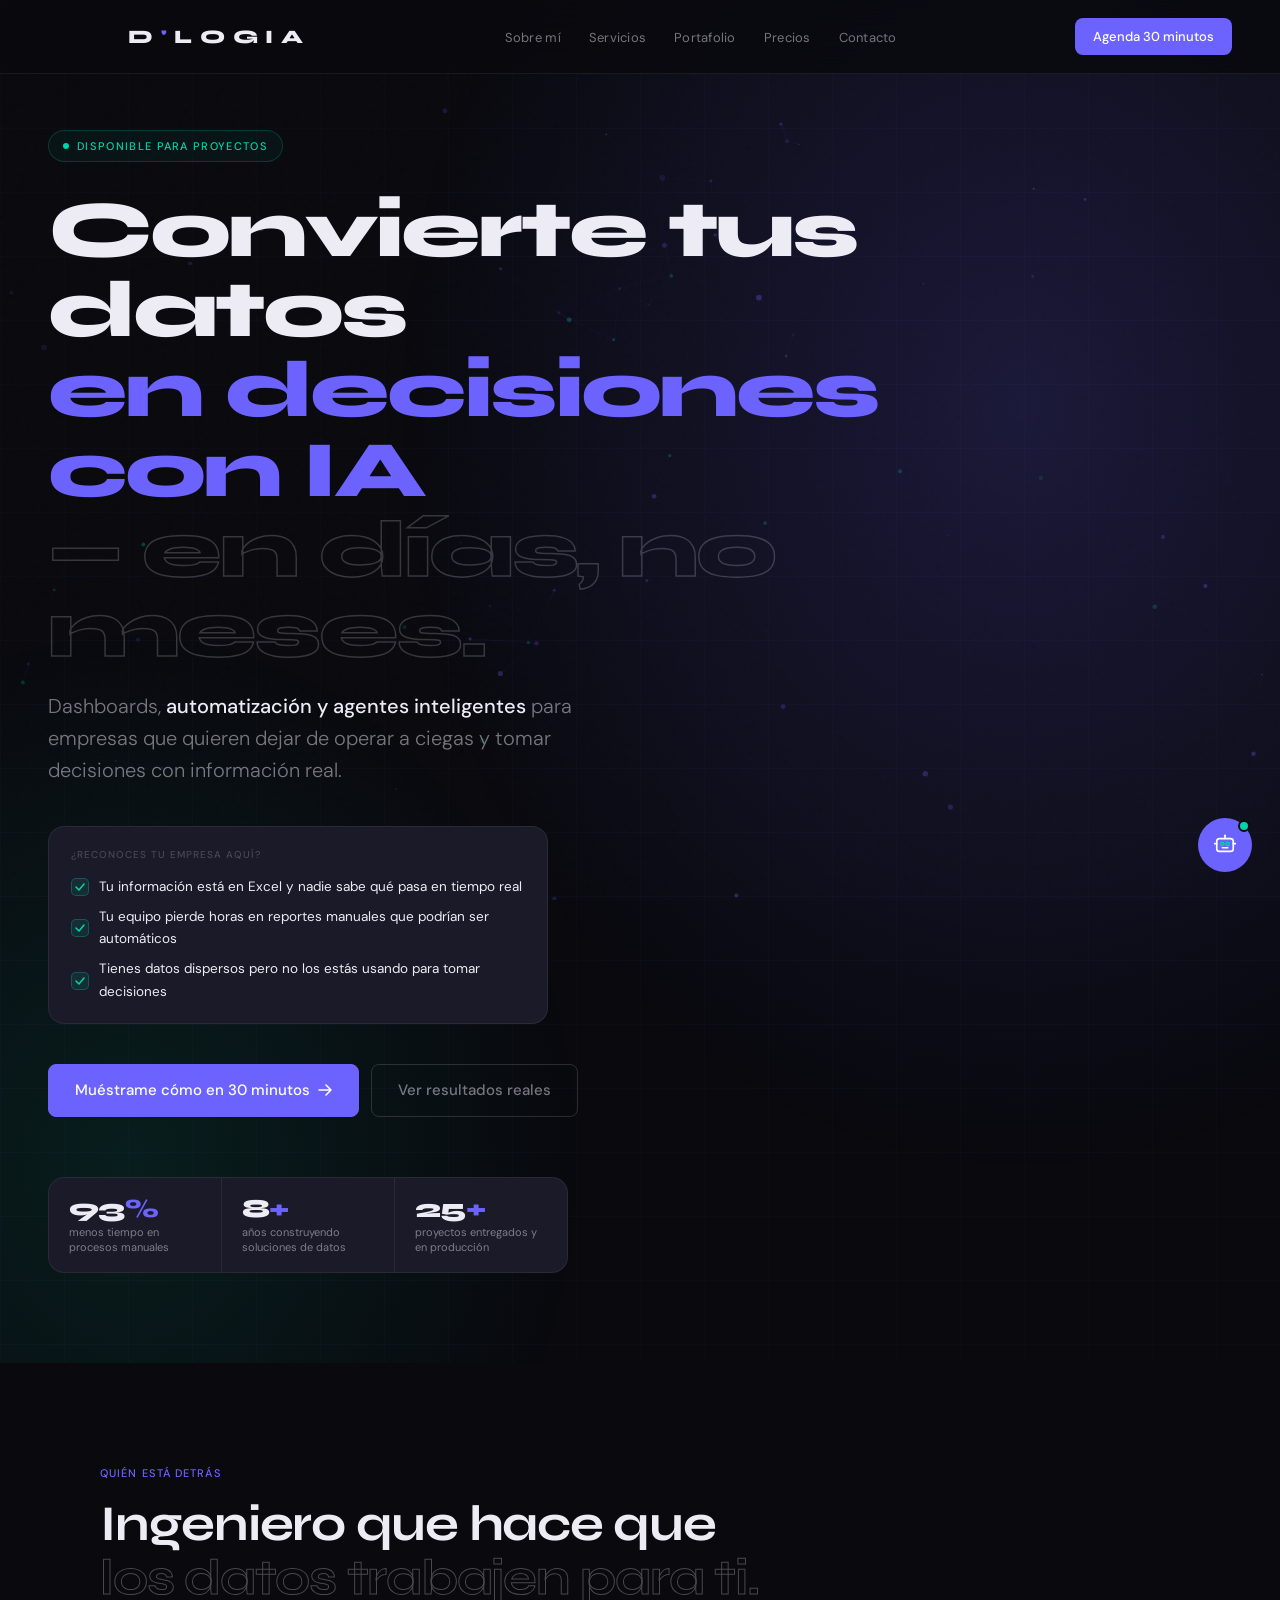
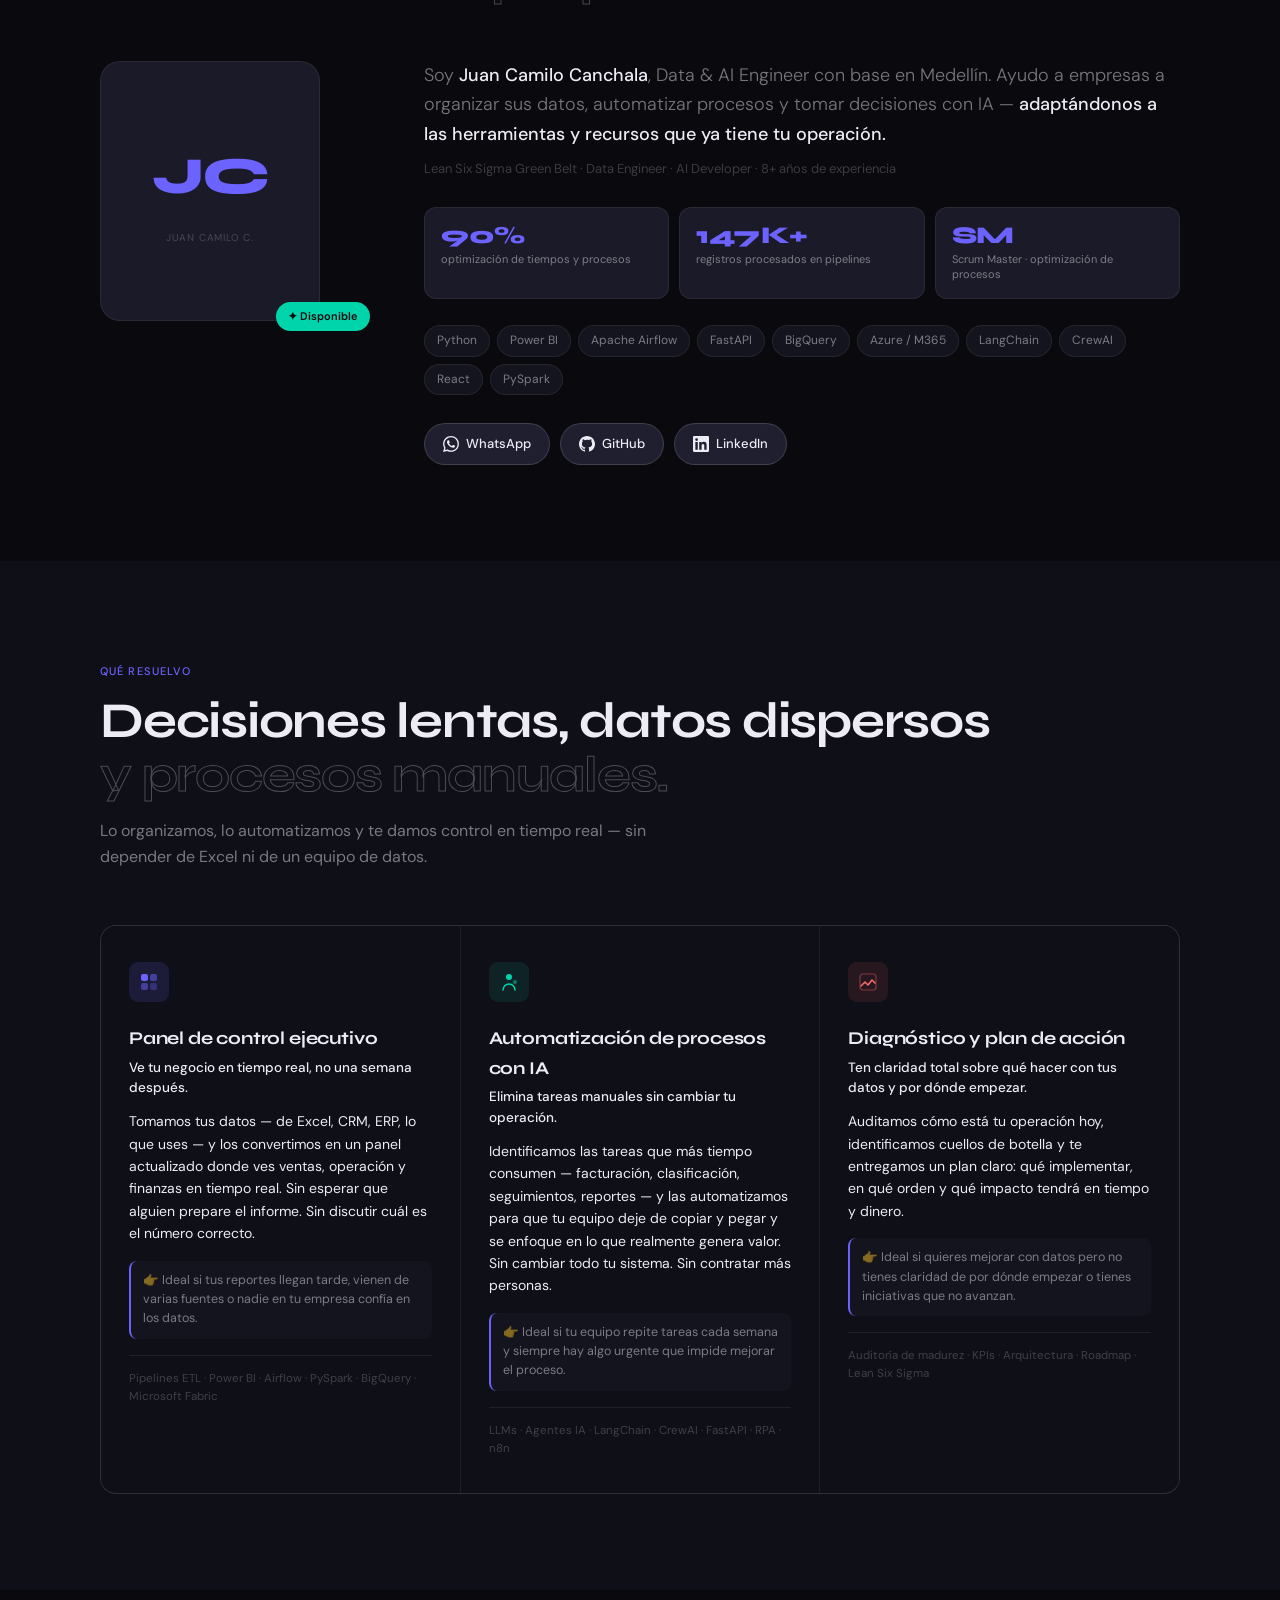
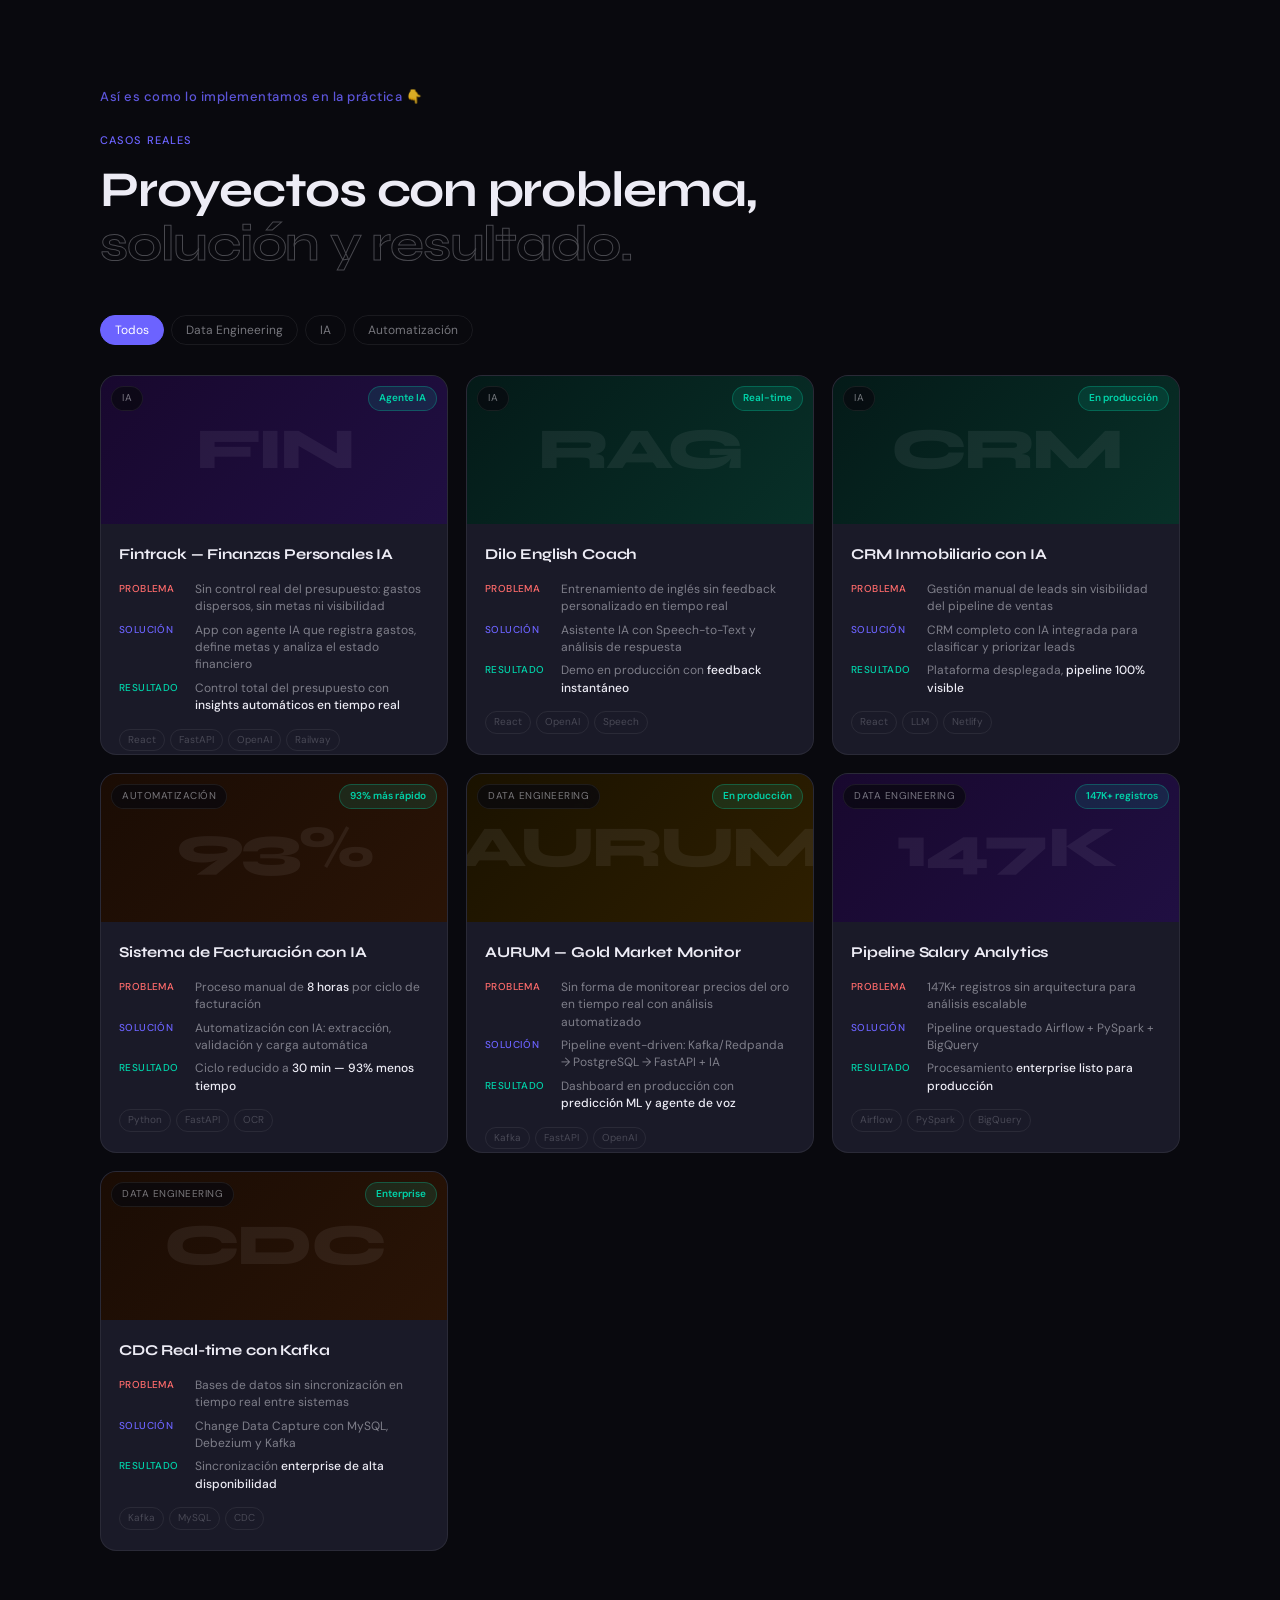
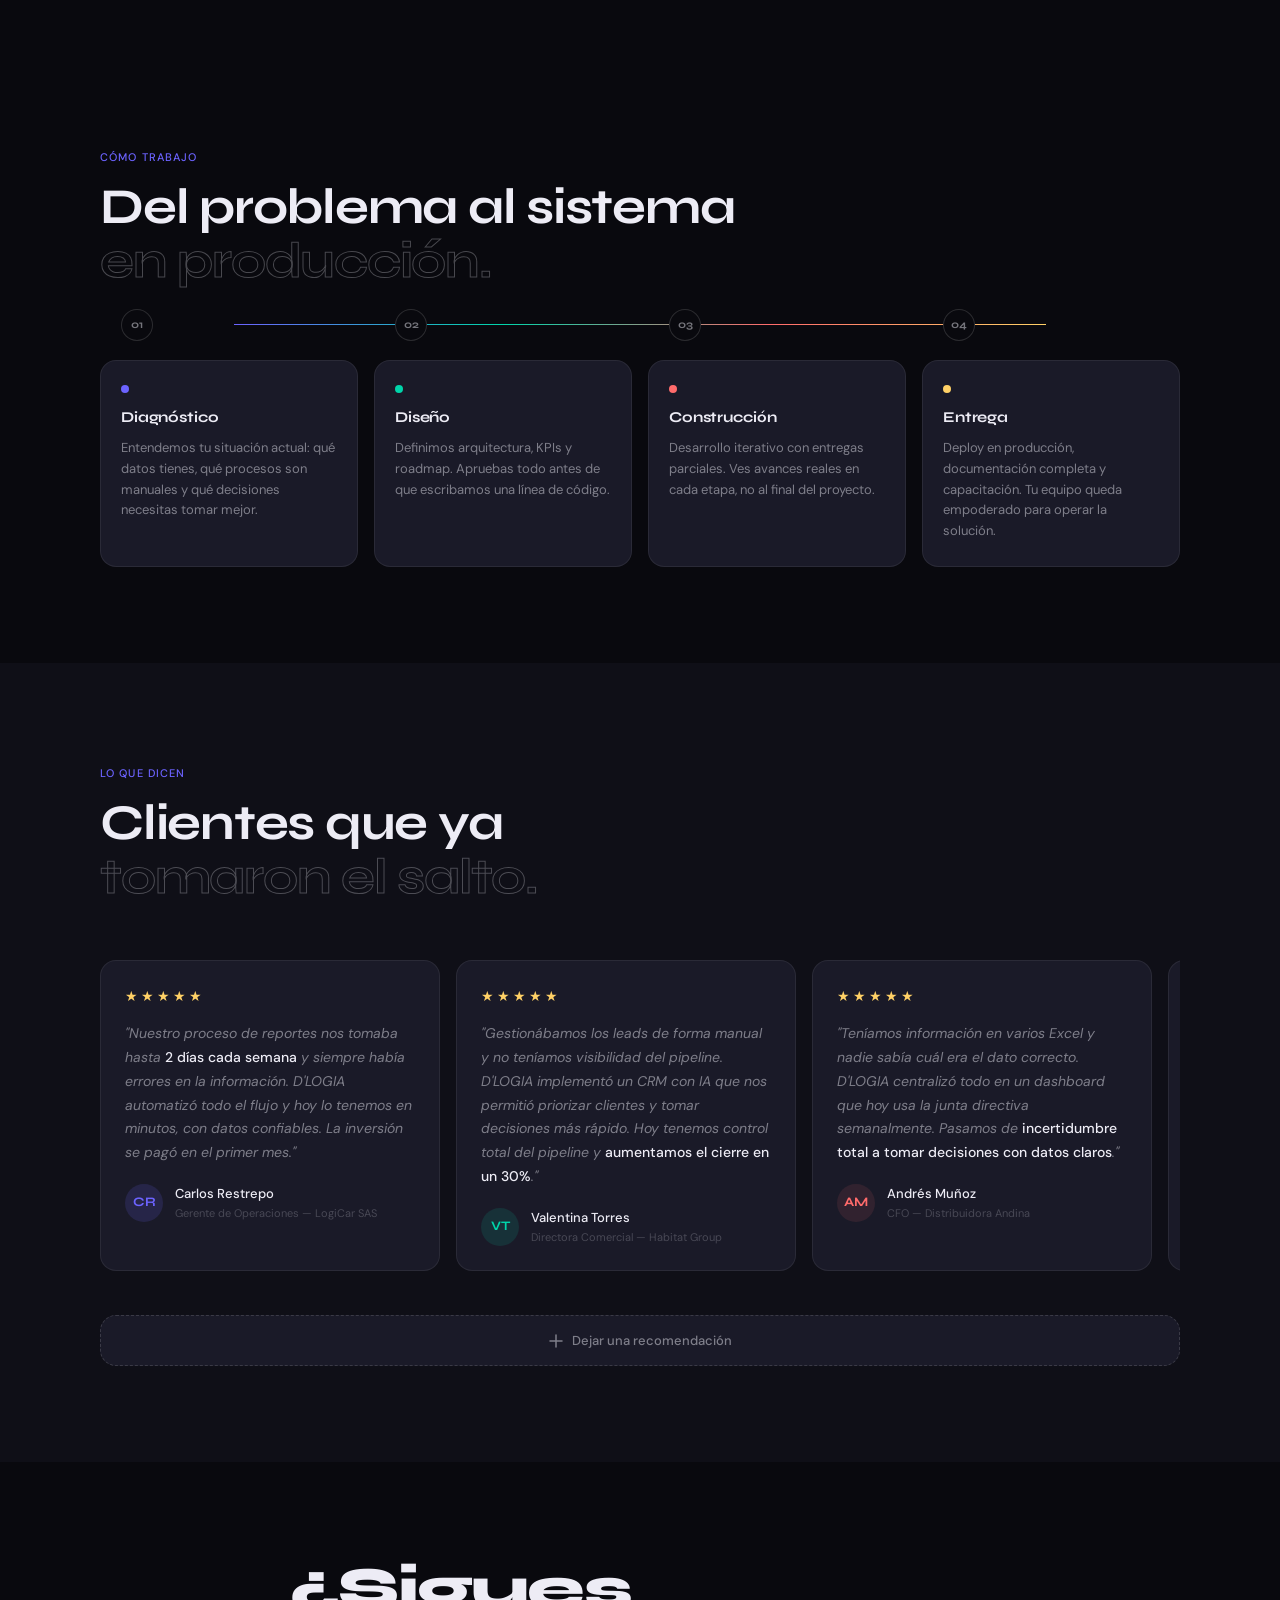
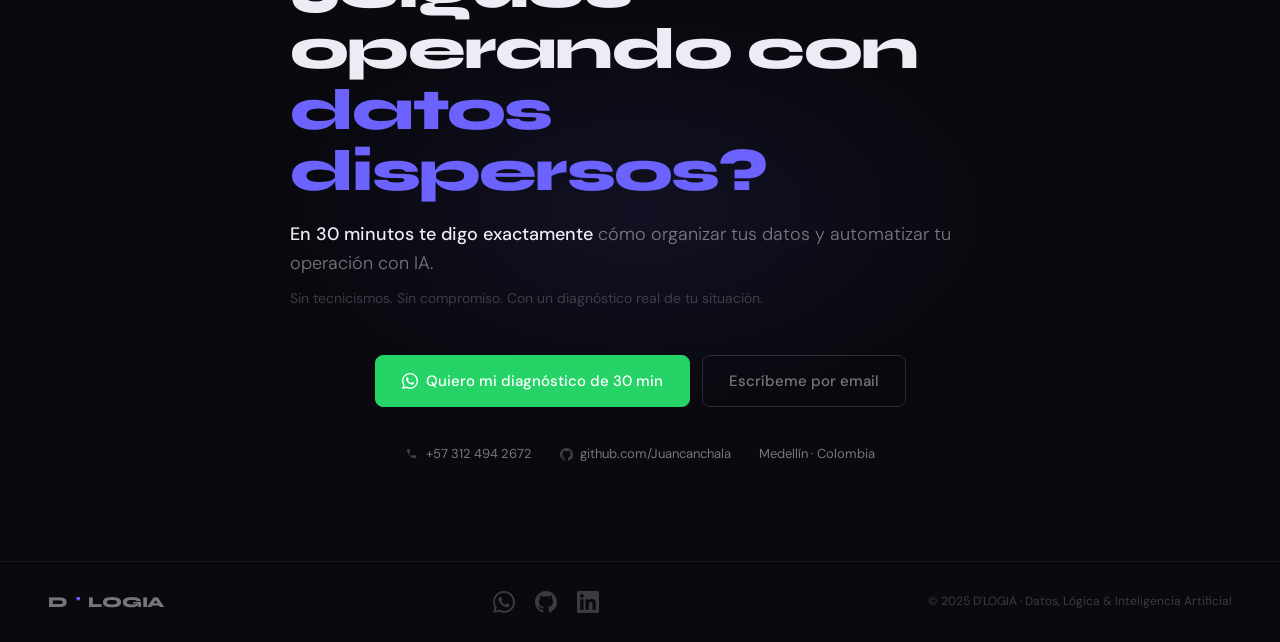
==== index.html @ 1c6a0d2f "feat: add AURUM Gold Market Monitor to projects section Replace generic Gold Analytics placeholder w" ====
<!DOCTYPE html>
<html lang="es">
<head>
  <meta charset="UTF-8">
  <meta name="viewport" content="width=device-width, initial-scale=1.0">
  <meta name="description" content="D'LOGIA — Convertimos tus datos en decisiones con IA. Dashboards, automatización y agentes inteligentes para empresas en Colombia.">
  <meta name="keywords" content="Data Engineer Medellín, Power BI Colombia, Automatización IA, Consultoría datos, Dashboard empresarial">
  <meta property="og:title" content="D'LOGIA | Datos, Lógica & IA">
  <meta property="og:description" content="Convierte tus datos en decisiones con IA — en días, no meses.">
  <meta property="og:url" content="https://dlogia.tech">
  <title>D'LOGIA | Datos, Lógica & Inteligencia Artificial</title>

  <!-- Fonts -->
  <link rel="preconnect" href="https://fonts.googleapis.com">
  <link rel="preconnect" href="https://fonts.gstatic.com" crossorigin>
  <link href="https://fonts.googleapis.com/css2?family=Syne:wght@400;500;600;700;800&family=DM+Sans:ital,opsz,wght@0,9..40,300;0,9..40,400;0,9..40,500;1,9..40,300&display=swap" rel="stylesheet">

  <!-- Styles -->
  <link rel="stylesheet" href="css/tokens.css?v=5">
  <link rel="stylesheet" href="css/nav.css?v=5">
  <link rel="stylesheet" href="css/hero.css?v=5">
  <link rel="stylesheet" href="css/sections.css?v=5">
  <link rel="stylesheet" href="css/chat.css?v=5">
</head>
<body>

<!-- Global particle background -->
<canvas id="particle-canvas"></canvas>

<!-- ══════════════════════════════════
     NAVIGATION
══════════════════════════════════ -->
<nav id="nav">
  <a href="#" class="nav-logo">
    <img src="assets/1logo-dlogia.png" alt="D'LOGIA" class="nav-logo-img" onerror="this.style.display='none'">
    <span class="nav-logo-text">D<span class="apostrophe">'</span>LOGIA</span>
  </a>

  <ul class="nav-links">
    <li><a href="#sobre-mi">Sobre mí</a></li>
    <li><a href="#servicios">Servicios</a></li>
    <li><a href="#portafolio">Portafolio</a></li>
    <li><a href="#precios">Precios</a></li>
    <li><a href="#contacto">Contacto</a></li>
  </ul>

  <a href="https://wa.me/573124942672?text=Hola%20Juan%20Camilo%2C%20quiero%20agendar%20una%20consulta%20gratuita"
     class="nav-cta" target="_blank">Agenda 30 minutos</a>

  <button class="nav-hamburger" aria-label="Menú">
    <span></span><span></span><span></span>
  </button>
</nav>

<!-- Mobile menu -->
<nav class="nav-mobile">
  <a href="#sobre-mi">Sobre mí</a>
  <a href="#servicios">Servicios</a>
  <a href="#portafolio">Portafolio</a>
  <a href="#precios">Precios</a>
  <a href="#contacto">Contacto</a>
</nav>


<!-- ══════════════════════════════════
     HERO
══════════════════════════════════ -->
<section id="hero">
  <div class="hero-grid"></div>
  <div class="hero-glow hero-glow--1"></div>
  <div class="hero-glow hero-glow--2"></div>

  <div class="hero-content">
    <div class="hero-eyebrow">Disponible para proyectos</div>

    <h1 class="hero-title">
      <span class="t1">Convierte tus datos</span>
      <span class="t2">en decisiones con IA</span>
      <span class="t3">— en días, no meses.</span>
    </h1>

    <p class="hero-sub">
      Dashboards, <strong>automatización y agentes inteligentes</strong> para empresas que quieren dejar de operar a ciegas y tomar decisiones con información real.
    </p>

    <!-- Segmentation -->
    <div class="hero-segment">
      <div class="hero-segment__label">¿Reconoces tu empresa aquí?</div>
      <div class="hero-segment__item">
        <div class="hero-segment__check">
          <svg width="10" height="8" viewBox="0 0 10 8" fill="none">
            <path d="M1 4l3 3 5-6" stroke="#00d4aa" stroke-width="1.5" stroke-linecap="round" stroke-linejoin="round"/>
          </svg>
        </div>
        Tu información está en Excel y nadie sabe qué pasa en tiempo real
      </div>
      <div class="hero-segment__item">
        <div class="hero-segment__check">
          <svg width="10" height="8" viewBox="0 0 10 8" fill="none">
            <path d="M1 4l3 3 5-6" stroke="#00d4aa" stroke-width="1.5" stroke-linecap="round" stroke-linejoin="round"/>
          </svg>
        </div>
        Tu equipo pierde horas en reportes manuales que podrían ser automáticos
      </div>
      <div class="hero-segment__item">
        <div class="hero-segment__check">
          <svg width="10" height="8" viewBox="0 0 10 8" fill="none">
            <path d="M1 4l3 3 5-6" stroke="#00d4aa" stroke-width="1.5" stroke-linecap="round" stroke-linejoin="round"/>
          </svg>
        </div>
        Tienes datos dispersos pero no los estás usando para tomar decisiones
      </div>
    </div>

    <div class="hero-actions">
      <a href="https://wa.me/573124942672?text=Hola%20Juan%20Camilo%2C%20quiero%20saber%20c%C3%B3mo%20organizar%20mis%20datos%20y%20automatizar%20mi%20operaci%C3%B3n"
         class="btn btn--primary" target="_blank">
        Muéstrame cómo en 30 minutos
        <svg width="14" height="14" viewBox="0 0 14 14" fill="none">
          <path d="M1 7h12M8 2l5 5-5 5" stroke="currentColor" stroke-width="1.5" stroke-linecap="round" stroke-linejoin="round"/>
        </svg>
      </a>
      <a href="#portafolio" class="btn btn--ghost">Ver resultados reales</a>
    </div>

    <div class="hero-stats">
      <div class="stat">
        <div class="stat__num">93<span class="accent">%</span></div>
        <div class="stat__label">menos tiempo en procesos manuales</div>
      </div>
      <div class="stat">
        <div class="stat__num">8<span class="accent">+</span></div>
        <div class="stat__label">años construyendo soluciones de datos</div>
      </div>
      <div class="stat">
        <div class="stat__num">25<span class="accent">+</span></div>
        <div class="stat__label">proyectos entregados y en producción</div>
      </div>
    </div>
  </div>
</section>


<!-- ══════════════════════════════════
     SOBRE MÍ
══════════════════════════════════ -->
<section class="section" id="sobre-mi">
  <div class="inner">
    <span class="stag">Quién está detrás</span>
    <h2 class="stitle">Ingeniero que hace que<br><em>los datos trabajen para ti.</em></h2>

    <div class="about-grid">
      <!-- Avatar -->
      <div style="position:relative">
        <div class="avatar-frame">
          <div class="avatar-initials">JC</div>
          <div class="avatar-name">Juan Camilo C.</div>
        </div>
        <div class="avatar-badge">✦ Disponible</div>
      </div>

      <!-- Content -->
      <div>
        <p class="about-lead">
          Soy <strong>Juan Camilo Canchala</strong>, Data & AI Engineer con base en Medellín. Ayudo a empresas a organizar sus datos, automatizar procesos y tomar decisiones con IA —
          <strong>adaptándonos a las herramientas y recursos que ya tiene tu operación.</strong>
        </p>
        <p class="about-role">Lean Six Sigma Green Belt · Data Engineer · AI Developer · 8+ años de experiencia</p>

        <div class="achv-grid">
          <div class="achv">
            <div class="achv__num">90%</div>
            <div class="achv__label">optimización de tiempos y procesos</div>
          </div>
          <div class="achv">
            <div class="achv__num">147K+</div>
            <div class="achv__label">registros procesados en pipelines</div>
          </div>
          <div class="achv">
            <div class="achv__num">SM</div>
            <div class="achv__label">Scrum Master · optimización de procesos</div>
          </div>
        </div>

        <div class="pills">
          <span class="pill">Python</span>
          <span class="pill">Power BI</span>
          <span class="pill">Apache Airflow</span>
          <span class="pill">FastAPI</span>
          <span class="pill">BigQuery</span>
          <span class="pill">Azure / M365</span>
          <span class="pill">LangChain</span>
          <span class="pill">CrewAI</span>
          <span class="pill">React</span>
          <span class="pill">PySpark</span>
        </div>

        <div class="about-socials">
          <a href="https://wa.me/573124942672" target="_blank" class="about-social-btn" aria-label="WhatsApp">
            <svg width="16" height="16" viewBox="0 0 24 24" fill="currentColor"><path d="M17.472 14.382c-.297-.149-1.758-.867-2.03-.967-.273-.099-.471-.148-.67.15-.197.297-.767.966-.94 1.164-.173.199-.347.223-.644.075-.297-.15-1.255-.463-2.39-1.475-.883-.788-1.48-1.761-1.653-2.059-.173-.297-.018-.458.13-.606.134-.133.298-.347.446-.52.149-.174.198-.298.298-.497.099-.198.05-.371-.025-.52-.075-.149-.669-1.612-.916-2.207-.242-.579-.487-.5-.669-.51-.173-.008-.371-.01-.57-.01-.198 0-.52.074-.792.372-.272.297-1.04 1.016-1.04 2.479 0 1.462 1.065 2.875 1.213 3.074.149.198 2.096 3.2 5.077 4.487.709.306 1.262.489 1.694.625.712.227 1.36.195 1.871.118.571-.085 1.758-.719 2.006-1.413.248-.694.248-1.289.173-1.413-.074-.124-.272-.198-.57-.347m-5.421 7.403h-.004a9.87 9.87 0 01-5.031-1.378l-.361-.214-3.741.982.998-3.648-.235-.374a9.86 9.86 0 01-1.51-5.26c.001-5.45 4.436-9.884 9.888-9.884 2.64 0 5.122 1.03 6.988 2.898a9.825 9.825 0 012.893 6.994c-.003 5.45-4.437 9.884-9.885 9.884m8.413-18.297A11.815 11.815 0 0012.05 0C5.495 0 .16 5.335.157 11.892c0 2.096.547 4.142 1.588 5.945L.057 24l6.305-1.654a11.882 11.882 0 005.683 1.448h.005c6.554 0 11.89-5.335 11.893-11.893a11.821 11.821 0 00-3.48-8.413z"/></svg>
            WhatsApp
          </a>
          <a href="https://github.com/Juancanchala" target="_blank" class="about-social-btn" aria-label="GitHub">
            <svg width="16" height="16" viewBox="0 0 24 24" fill="currentColor"><path d="M12 0C5.374 0 0 5.373 0 12c0 5.302 3.438 9.8 8.207 11.387.599.111.793-.261.793-.577v-2.234c-3.338.726-4.033-1.416-4.033-1.416-.546-1.387-1.333-1.756-1.333-1.756-1.089-.745.083-.729.083-.729 1.205.084 1.839 1.237 1.839 1.237 1.07 1.834 2.807 1.304 3.492.997.107-.775.418-1.305.762-1.604-2.665-.305-5.467-1.334-5.467-5.931 0-1.311.469-2.381 1.236-3.221-.124-.303-.535-1.524.117-3.176 0 0 1.008-.322 3.301 1.23A11.509 11.509 0 0112 5.803c1.02.005 2.047.138 3.006.404 2.291-1.552 3.297-1.23 3.297-1.23.653 1.653.242 2.874.118 3.176.77.84 1.235 1.911 1.235 3.221 0 4.609-2.807 5.624-5.479 5.921.43.372.823 1.102.823 2.222v3.293c0 .319.192.694.801.576C20.566 21.797 24 17.3 24 12c0-6.627-5.373-12-12-12z"/></svg>
            GitHub
          </a>
          <a href="https://www.linkedin.com/in/ingjuancanchala/" target="_blank" class="about-social-btn" aria-label="LinkedIn">
            <svg width="16" height="16" viewBox="0 0 24 24" fill="currentColor"><path d="M20.447 20.452h-3.554v-5.569c0-1.328-.027-3.037-1.852-3.037-1.853 0-2.136 1.445-2.136 2.939v5.667H9.351V9h3.414v1.561h.046c.477-.9 1.637-1.85 3.37-1.85 3.601 0 4.267 2.37 4.267 5.455v6.286zM5.337 7.433a2.062 2.062 0 01-2.063-2.065 2.064 2.064 0 112.063 2.065zm1.782 13.019H3.555V9h3.564v11.452zM22.225 0H1.771C.792 0 0 .774 0 1.729v20.542C0 23.227.792 24 1.771 24h20.451C23.2 24 24 23.227 24 22.271V1.729C24 .774 23.2 0 22.222 0h.003z"/></svg>
            LinkedIn
          </a>
        </div>
      </div>
    </div>
  </div>
</section>


<!-- ══════════════════════════════════
     SERVICIOS
══════════════════════════════════ -->
<section class="section section--alt" id="servicios">
  <div class="inner">
    <span class="stag">Qué resuelvo</span>
    <h2 class="stitle">Decisiones lentas, datos dispersos<br><em>y procesos manuales.</em></h2>
    <p class="srv-subtitle">Lo organizamos, lo automatizamos y te damos control en tiempo real — sin depender de Excel ni de un equipo de datos.</p>

    <div class="srv-grid">
      <div class="srv-card">
        <div class="srv-icon srv-icon--p">
          <svg width="20" height="20" viewBox="0 0 20 20" fill="none">
            <rect x="2" y="2" width="7" height="7" rx="2" fill="#6c63ff"/>
            <rect x="11" y="2" width="7" height="7" rx="2" fill="#6c63ff" opacity=".5"/>
            <rect x="2" y="11" width="7" height="7" rx="2" fill="#6c63ff" opacity=".5"/>
            <rect x="11" y="11" width="7" height="7" rx="2" fill="#6c63ff" opacity=".3"/>
          </svg>
        </div>
        <h3 class="srv-title">Panel de control ejecutivo</h3>
        <p class="srv-benefit">Ve tu negocio en tiempo real, no una semana después.</p>
        <p class="srv-result">Tomamos tus datos — de Excel, CRM, ERP, lo que uses — y los convertimos en un panel actualizado donde ves ventas, operación y finanzas en tiempo real. Sin esperar que alguien prepare el informe. Sin discutir cuál es el número correcto.</p>
        <p class="srv-ideal">👉 Ideal si tus reportes llegan tarde, vienen de varias fuentes o nadie en tu empresa confía en los datos.</p>
        <p class="srv-tech">Pipelines ETL · Power BI · Airflow · PySpark · BigQuery · Microsoft Fabric</p>
      </div>

      <div class="srv-card">
        <div class="srv-icon srv-icon--t">
          <svg width="20" height="20" viewBox="0 0 20 20" fill="none">
            <circle cx="10" cy="5" r="3" fill="#00d4aa"/>
            <path d="M4 18c0-3.314 2.686-6 6-6s6 2.686 6 6" stroke="#00d4aa" stroke-width="1.5" stroke-linecap="round" fill="none"/>
            <circle cx="16" cy="10" r="2" fill="#00d4aa" opacity=".5"/>
          </svg>
        </div>
        <h3 class="srv-title">Automatización de procesos con IA</h3>
        <p class="srv-benefit">Elimina tareas manuales sin cambiar tu operación.</p>
        <p class="srv-result">Identificamos las tareas que más tiempo consumen — facturación, clasificación, seguimientos, reportes — y las automatizamos para que tu equipo deje de copiar y pegar y se enfoque en lo que realmente genera valor. Sin cambiar todo tu sistema. Sin contratar más personas.</p>
        <p class="srv-ideal">👉 Ideal si tu equipo repite tareas cada semana y siempre hay algo urgente que impide mejorar el proceso.</p>
        <p class="srv-tech">LLMs · Agentes IA · LangChain · CrewAI · FastAPI · RPA · n8n</p>
      </div>

      <div class="srv-card">
        <div class="srv-icon srv-icon--c">
          <svg width="20" height="20" viewBox="0 0 20 20" fill="none">
            <path d="M3 14l4-4 3 3 4-5 3 3" stroke="#ff6b6b" stroke-width="1.5" stroke-linecap="round" stroke-linejoin="round" fill="none"/>
            <rect x="2" y="2" width="16" height="16" rx="3" stroke="#ff6b6b" stroke-width="1.2" fill="none" opacity=".4"/>
          </svg>
        </div>
        <h3 class="srv-title">Diagnóstico y plan de acción</h3>
        <p class="srv-benefit">Ten claridad total sobre qué hacer con tus datos y por dónde empezar.</p>
        <p class="srv-result">Auditamos cómo está tu operación hoy, identificamos cuellos de botella y te entregamos un plan claro: qué implementar, en qué orden y qué impacto tendrá en tiempo y dinero.</p>
        <p class="srv-ideal">👉 Ideal si quieres mejorar con datos pero no tienes claridad de por dónde empezar o tienes iniciativas que no avanzan.</p>
        <p class="srv-tech">Auditoría de madurez · KPIs · Arquitectura · Roadmap · Lean Six Sigma</p>
      </div>
    </div>
  </div>
</section>


<!-- ══════════════════════════════════
     PORTAFOLIO
══════════════════════════════════ -->
<section class="section" id="portafolio">
  <div class="inner">
    <p class="section-bridge">Así es como lo implementamos en la práctica 👇</p>
    <span class="stag">Casos reales</span>
    <h2 class="stitle">Proyectos con problema,<br><em>solución y resultado.</em></h2>

    <div class="port-filters">
      <button class="fbtn active" data-filter="all">Todos</button>
      <button class="fbtn" data-filter="data">Data Engineering</button>
      <button class="fbtn" data-filter="ia">IA</button>
      <button class="fbtn" data-filter="automatizacion">Automatización</button>
    </div>

    <div class="port-grid">

      <!-- Card 1 — Fintrack -->
      <div class="pcard" data-type="ia">
        <div class="pcard__inner">
          <div class="pcard__front">
            <div class="pcard__thumb thumb--purple">
              <div class="pcard__bg-text">FIN</div>
              <span class="pcard__impact">Agente IA</span>
              <span class="pcard__type">IA</span>
            </div>
            <div class="pcard__body">
              <h4 class="pcard__title">Fintrack — Finanzas Personales IA</h4>
              <div class="psr">
                <div class="psr-row"><span class="psr-label psr-label--p">Problema</span><span class="psr-text">Sin control real del presupuesto: gastos dispersos, sin metas ni visibilidad</span></div>
                <div class="psr-row"><span class="psr-label psr-label--s">Solución</span><span class="psr-text">App con agente IA que registra gastos, define metas y analiza el estado financiero</span></div>
                <div class="psr-row"><span class="psr-label psr-label--r">Resultado</span><span class="psr-text">Control total del presupuesto con <strong>insights automáticos en tiempo real</strong></span></div>
              </div>
              <div class="ptags"><span class="ptag">React</span><span class="ptag">FastAPI</span><span class="ptag">OpenAI</span><span class="ptag">Railway</span></div>
            </div>
          </div>
          <div class="pcard__back">
            <p class="pcard__back-title">Fintrack — Detalles técnicos</p>
            <p class="pcard__back-desc">Dashboard de finanzas personales con agente IA conversacional. Registro de ingresos/gastos, metas de ahorro, análisis de hábitos y reportes automáticos.</p>
            <div class="pcard__back-stack"><span class="ptag">React</span><span class="ptag">FastAPI</span><span class="ptag">OpenAI</span><span class="ptag">PostgreSQL</span><span class="ptag">Railway</span></div>
            <a href="https://fintrackdlogia.up.railway.app/dashboard" target="_blank" class="pcard__demo-btn">
              <svg width="14" height="14" viewBox="0 0 24 24" fill="none" stroke="currentColor" stroke-width="2" stroke-linecap="round"><path d="M18 13v6a2 2 0 01-2 2H5a2 2 0 01-2-2V8a2 2 0 012-2h6"/><polyline points="15 3 21 3 21 9"/><line x1="10" y1="14" x2="21" y2="3"/></svg>
              Explorar proyecto
            </a>
          </div>
        </div>
      </div>

      <!-- Card 2 — Dilo English Coach -->
      <div class="pcard" data-type="ia">
        <div class="pcard__inner">
          <div class="pcard__front">
            <div class="pcard__thumb thumb--teal">
              <div class="pcard__bg-text">RAG</div>
              <span class="pcard__impact">Real-time</span>
              <span class="pcard__type">IA</span>
            </div>
            <div class="pcard__body">
              <h4 class="pcard__title">Dilo English Coach</h4>
              <div class="psr">
                <div class="psr-row"><span class="psr-label psr-label--p">Problema</span><span class="psr-text">Entrenamiento de inglés sin feedback personalizado en tiempo real</span></div>
                <div class="psr-row"><span class="psr-label psr-label--s">Solución</span><span class="psr-text">Asistente IA con Speech-to-Text y análisis de respuesta</span></div>
                <div class="psr-row"><span class="psr-label psr-label--r">Resultado</span><span class="psr-text">Demo en producción con <strong>feedback instantáneo</strong></span></div>
              </div>
              <div class="ptags"><span class="ptag">React</span><span class="ptag">OpenAI</span><span class="ptag">Speech</span></div>
            </div>
          </div>
          <div class="pcard__back">
            <p class="pcard__back-title">Dilo — Detalles técnicos</p>
            <p class="pcard__back-desc">Coach de inglés con IA conversacional. Captura voz del usuario, analiza pronunciación y gramática, y entrega feedback inmediato con sugerencias personalizadas.</p>
            <div class="pcard__back-stack"><span class="ptag">React</span><span class="ptag">OpenAI</span><span class="ptag">Speech API</span><span class="ptag">RAG</span><span class="ptag">Netlify</span></div>
            <a href="https://dilo-english-coach.netlify.app/" target="_blank" class="pcard__demo-btn">
              <svg width="14" height="14" viewBox="0 0 24 24" fill="none" stroke="currentColor" stroke-width="2" stroke-linecap="round"><path d="M18 13v6a2 2 0 01-2 2H5a2 2 0 01-2-2V8a2 2 0 012-2h6"/><polyline points="15 3 21 3 21 9"/><line x1="10" y1="14" x2="21" y2="3"/></svg>
              Explorar proyecto
            </a>
          </div>
        </div>
      </div>

      <!-- Card 3 — CRM Inmobiliario -->
      <div class="pcard" data-type="ia">
        <div class="pcard__inner">
          <div class="pcard__front">
            <div class="pcard__thumb thumb--teal">
              <div class="pcard__bg-text">CRM</div>
              <span class="pcard__impact">En producción</span>
              <span class="pcard__type">IA</span>
            </div>
            <div class="pcard__body">
              <h4 class="pcard__title">CRM Inmobiliario con IA</h4>
              <div class="psr">
                <div class="psr-row"><span class="psr-label psr-label--p">Problema</span><span class="psr-text">Gestión manual de leads sin visibilidad del pipeline de ventas</span></div>
                <div class="psr-row"><span class="psr-label psr-label--s">Solución</span><span class="psr-text">CRM completo con IA integrada para clasificar y priorizar leads</span></div>
                <div class="psr-row"><span class="psr-label psr-label--r">Resultado</span><span class="psr-text">Plataforma desplegada, <strong>pipeline 100% visible</strong></span></div>
              </div>
              <div class="ptags"><span class="ptag">React</span><span class="ptag">LLM</span><span class="ptag">Netlify</span></div>
            </div>
          </div>
          <div class="pcard__back">
            <p class="pcard__back-title">CRM IA — Detalles técnicos</p>
            <p class="pcard__back-desc">CRM para inmobiliarias con clasificación automática de leads por IA. Pipeline de ventas visual, scoring de clientes y seguimiento inteligente de oportunidades.</p>
            <div class="pcard__back-stack"><span class="ptag">React</span><span class="ptag">Python</span><span class="ptag">LLM</span><span class="ptag">FastAPI</span><span class="ptag">Netlify</span></div>
            <a href="https://dlogia-crm-ai.netlify.app/" target="_blank" class="pcard__demo-btn">
              <svg width="14" height="14" viewBox="0 0 24 24" fill="none" stroke="currentColor" stroke-width="2" stroke-linecap="round"><path d="M18 13v6a2 2 0 01-2 2H5a2 2 0 01-2-2V8a2 2 0 012-2h6"/><polyline points="15 3 21 3 21 9"/><line x1="10" y1="14" x2="21" y2="3"/></svg>
              Explorar proyecto
            </a>
          </div>
        </div>
      </div>

      <!-- Card 4 — Facturación -->
      <div class="pcard" data-type="automatizacion">
        <div class="pcard__inner">
          <div class="pcard__front">
            <div class="pcard__thumb thumb--orange">
              <div class="pcard__bg-text">93%</div>
              <span class="pcard__impact">93% más rápido</span>
              <span class="pcard__type">Automatización</span>
            </div>
            <div class="pcard__body">
              <h4 class="pcard__title">Sistema de Facturación con IA</h4>
              <div class="psr">
                <div class="psr-row"><span class="psr-label psr-label--p">Problema</span><span class="psr-text">Proceso manual de <strong>8 horas</strong> por ciclo de facturación</span></div>
                <div class="psr-row"><span class="psr-label psr-label--s">Solución</span><span class="psr-text">Automatización con IA: extracción, validación y carga automática</span></div>
                <div class="psr-row"><span class="psr-label psr-label--r">Resultado</span><span class="psr-text">Ciclo reducido a <strong>30 min — 93% menos tiempo</strong></span></div>
              </div>
              <div class="ptags"><span class="ptag">Python</span><span class="ptag">FastAPI</span><span class="ptag">OCR</span></div>
            </div>
          </div>
          <div class="pcard__back">
            <p class="pcard__back-title">Facturación IA — Detalles técnicos</p>
            <p class="pcard__back-desc">Pipeline de automatización que extrae datos de facturas con OCR, los valida con reglas de negocio y los carga automáticamente al sistema contable.</p>
            <div class="pcard__back-stack"><span class="ptag">Python</span><span class="ptag">FastAPI</span><span class="ptag">OCR</span><span class="ptag">Automation</span><span class="ptag">REST API</span></div>
          </div>
        </div>
      </div>

      <!-- Card 5 — AURUM Gold Market Monitor -->
      <div class="pcard" data-type="data">
        <div class="pcard__inner">
          <div class="pcard__front">
            <div class="pcard__thumb thumb--gold">
              <div class="pcard__bg-text">AURUM</div>
              <span class="pcard__impact">En producción</span>
              <span class="pcard__type">Data Engineering</span>
            </div>
            <div class="pcard__body">
              <h4 class="pcard__title">AURUM — Gold Market Monitor</h4>
              <div class="psr">
                <div class="psr-row"><span class="psr-label psr-label--p">Problema</span><span class="psr-text">Sin forma de monitorear precios del oro en tiempo real con análisis automatizado</span></div>
                <div class="psr-row"><span class="psr-label psr-label--s">Solución</span><span class="psr-text">Pipeline event-driven: Kafka/Redpanda → PostgreSQL → FastAPI + IA</span></div>
                <div class="psr-row"><span class="psr-label psr-label--r">Resultado</span><span class="psr-text">Dashboard en producción con <strong>predicción ML y agente de voz</strong></span></div>
              </div>
              <div class="ptags"><span class="ptag">Kafka</span><span class="ptag">FastAPI</span><span class="ptag">OpenAI</span></div>
            </div>
          </div>
          <div class="pcard__back">
            <p class="pcard__back-title">AURUM — Detalles técnicos</p>
            <p class="pcard__back-desc">Pipeline de datos end-to-end con arquitectura event-driven. Producer publica ticks de oro cada 10s a Redpanda Cloud. Consumer calcula métricas en tiempo real y genera insights con GPT-4o-mini. Dashboard con predicción ML (Linear Regression + Random Forest), calculadora de rentabilidad, conversor USD/COP/EUR y agente de voz con Whisper.</p>
            <div class="pcard__back-stack"><span class="ptag">Python</span><span class="ptag">Kafka</span><span class="ptag">PostgreSQL</span><span class="ptag">FastAPI</span><span class="ptag">OpenAI</span><span class="ptag">scikit-learn</span><span class="ptag">Railway</span></div>
            <a href="https://aurum.up.railway.app" target="_blank" class="pcard__demo-btn">Ver demo en vivo →</a>
          </div>
        </div>
      </div>

      <!-- Card 6 — Pipeline Salary -->
      <div class="pcard" data-type="data">
        <div class="pcard__inner">
          <div class="pcard__front">
            <div class="pcard__thumb thumb--purple">
              <div class="pcard__bg-text">147K</div>
              <span class="pcard__impact">147K+ registros</span>
              <span class="pcard__type">Data Engineering</span>
            </div>
            <div class="pcard__body">
              <h4 class="pcard__title">Pipeline Salary Analytics</h4>
              <div class="psr">
                <div class="psr-row"><span class="psr-label psr-label--p">Problema</span><span class="psr-text">147K+ registros sin arquitectura para análisis escalable</span></div>
                <div class="psr-row"><span class="psr-label psr-label--s">Solución</span><span class="psr-text">Pipeline orquestado Airflow + PySpark + BigQuery</span></div>
                <div class="psr-row"><span class="psr-label psr-label--r">Resultado</span><span class="psr-text">Procesamiento <strong>enterprise listo para producción</strong></span></div>
              </div>
              <div class="ptags"><span class="ptag">Airflow</span><span class="ptag">PySpark</span><span class="ptag">BigQuery</span></div>
            </div>
          </div>
          <div class="pcard__back">
            <p class="pcard__back-title">Salary Analytics — Detalles técnicos</p>
            <p class="pcard__back-desc">Pipeline orquestado con Apache Airflow para procesar 147K+ registros salariales. Transformación distribuida con PySpark y almacenamiento en BigQuery para análisis escalable.</p>
            <div class="pcard__back-stack"><span class="ptag">Airflow</span><span class="ptag">PySpark</span><span class="ptag">BigQuery</span><span class="ptag">dbt</span><span class="ptag">GCP</span></div>
          </div>
        </div>
      </div>

      <!-- Card 7 — CDC Kafka -->
      <div class="pcard" data-type="data">
        <div class="pcard__inner">
          <div class="pcard__front">
            <div class="pcard__thumb thumb--orange">
              <div class="pcard__bg-text">CDC</div>
              <span class="pcard__impact">Enterprise</span>
              <span class="pcard__type">Data Engineering</span>
            </div>
            <div class="pcard__body">
              <h4 class="pcard__title">CDC Real-time con Kafka</h4>
              <div class="psr">
                <div class="psr-row"><span class="psr-label psr-label--p">Problema</span><span class="psr-text">Bases de datos sin sincronización en tiempo real entre sistemas</span></div>
                <div class="psr-row"><span class="psr-label psr-label--s">Solución</span><span class="psr-text">Change Data Capture con MySQL, Debezium y Kafka</span></div>
                <div class="psr-row"><span class="psr-label psr-label--r">Resultado</span><span class="psr-text">Sincronización <strong>enterprise de alta disponibilidad</strong></span></div>
              </div>
              <div class="ptags"><span class="ptag">Kafka</span><span class="ptag">MySQL</span><span class="ptag">CDC</span></div>
            </div>
          </div>
          <div class="pcard__back">
            <div class="pcard__back-title">Stack técnico</div>
            <div class="pcard__back-tags">
              <span class="ptag">MySQL</span><span class="ptag">Debezium</span><span class="ptag">Apache Kafka</span><span class="ptag">Docker</span><span class="ptag">Python</span>
            </div>
            <p class="pcard__back-detail">Arquitectura event-driven con Change Data Capture para sincronización de bases de datos en tiempo real. Alta disponibilidad y tolerancia a fallos para entornos enterprise.</p>
          </div>
        </div>
      </div>
    </div>
  </div>
</section>


<!-- ### PRECIOS — descomentar cuando se necesite ###
<section class="section section--alt" id="precios">
  <div class="inner">
    <span class="stag">Soluciones listas para implementar</span>
    <h2 class="stitle">Inversión clara<br><em>desde el día uno.</em></h2>

    <div class="price-grid">
      <div class="price-card">
        <div class="price-icon">📊</div>
        <div class="price-name">Dashboard + BI</div>
        <div class="price-amount">Desde <span>1M</span> COP</div>
        <div class="price-time">Entrega en 5–10 días</div>
        <ul class="price-items">
          <li>Dashboard ejecutivo en Power BI</li>
          <li>Conexión a tus fuentes de datos</li>
          <li>KPIs definidos contigo</li>
          <li>Capacitación incluida</li>
        </ul>
        <a href="https://wa.me/573124942672?text=Hola%2C%20me%20interesa%20el%20servicio%20de%20Dashboard%20%2B%20BI" class="price-cta" target="_blank">Solicitar información</a>
      </div>

      <div class="price-card price-card--featured">
        <div class="price-badge">MÁS SOLICITADO</div>
        <div class="price-icon">🤖</div>
        <div class="price-name">Automatización con IA</div>
        <div class="price-amount">Desde <span>2M</span> COP</div>
        <div class="price-time">Entrega en 10–20 días</div>
        <ul class="price-items">
          <li>Análisis del proceso a automatizar</li>
          <li>Desarrollo e integración completa</li>
          <li>Agente IA o pipeline automatizado</li>
          <li>Pruebas y documentación</li>
        </ul>
        <a href="https://wa.me/573124942672?text=Hola%2C%20me%20interesa%20el%20servicio%20de%20Automatizaci%C3%B3n%20con%20IA" class="price-cta" target="_blank">Solicitar información</a>
      </div>

      <div class="price-card">
        <div class="price-icon">🏗️</div>
        <div class="price-name">Proyecto completo</div>
        <div class="price-amount">Desde <span>4M</span> COP</div>
        <div class="price-time">Según alcance</div>
        <ul class="price-items">
          <li>Diagnóstico completo de datos</li>
          <li>Arquitectura + BI + IA integrados</li>
          <li>Implementación end-to-end</li>
          <li>Soporte post-entrega incluido</li>
        </ul>
        <a href="https://wa.me/573124942672?text=Hola%2C%20me%20interesa%20un%20proyecto%20completo%20de%20datos%20e%20IA" class="price-cta" target="_blank">Agendar diagnóstico</a>
      </div>
    </div>
    <p class="price-note">* Primera sesión de diagnóstico siempre sin costo.</p>
  </div>
</section>
### -->


<!-- ══════════════════════════════════
     PROCESO
══════════════════════════════════ -->
<section class="section" id="proceso">
  <div class="inner">
    <span class="stag">Cómo trabajo</span>
    <h2 class="stitle">Del problema al sistema<br><em>en producción.</em></h2>

    <div class="proc-grid">
      <div class="proc-step">
        <div class="proc-num">01</div>
        <div class="proc-dot" style="background:var(--accent)"></div>
        <h4 class="proc-title">Diagnóstico</h4>
        <p class="proc-desc">Entendemos tu situación actual: qué datos tienes, qué procesos son manuales y qué decisiones necesitas tomar mejor.</p>
      </div>
      <div class="proc-step">
        <div class="proc-num">02</div>
        <div class="proc-dot" style="background:var(--teal)"></div>
        <h4 class="proc-title">Diseño</h4>
        <p class="proc-desc">Definimos arquitectura, KPIs y roadmap. Apruebas todo antes de que escribamos una línea de código.</p>
      </div>
      <div class="proc-step">
        <div class="proc-num">03</div>
        <div class="proc-dot" style="background:var(--coral)"></div>
        <h4 class="proc-title">Construcción</h4>
        <p class="proc-desc">Desarrollo iterativo con entregas parciales. Ves avances reales en cada etapa, no al final del proyecto.</p>
      </div>
      <div class="proc-step">
        <div class="proc-num">04</div>
        <div class="proc-dot" style="background:var(--amber)"></div>
        <h4 class="proc-title">Entrega</h4>
        <p class="proc-desc">Deploy en producción, documentación completa y capacitación. Tu equipo queda empoderado para operar la solución.</p>
      </div>
    </div>
  </div>
</section>


<!-- ══════════════════════════════════
     TESTIMONIOS
══════════════════════════════════ -->
<section class="section section--alt" id="testimonios">
  <div class="inner">
    <span class="stag">Lo que dicen</span>
    <h2 class="stitle">Clientes que ya<br><em>tomaron el salto.</em></h2>
  </div>

  <!-- Cards rendered by ui.js — full-width scroll -->
  <div class="testi-grid" id="testi-grid"></div>

  <div class="inner">
    <button class="testi-add-btn" id="testi-add-btn">
      <svg width="16" height="16" viewBox="0 0 16 16" fill="none">
        <path d="M8 2v12M2 8h12" stroke="currentColor" stroke-width="1.5" stroke-linecap="round"/>
      </svg>
      Dejar una recomendación
    </button>
  </div>
</section>


<!-- ══════════════════════════════════
     CTA FINAL
══════════════════════════════════ -->
<section class="section" id="contacto">
  <div class="cta-glow"></div>
  <div class="cta-inner">
    <h2 class="cta-title">¿Sigues operando con<br><em>datos dispersos?</em></h2>
    <p class="cta-promise"><strong>En 30 minutos te digo exactamente</strong> cómo organizar tus datos y automatizar tu operación con IA.</p>
    <p class="cta-detail">Sin tecnicismos. Sin compromiso. Con un diagnóstico real de tu situación.</p>

    <div class="cta-actions">
      <a href="https://wa.me/573124942672?text=Hola%20Juan%20Camilo%2C%20quiero%20los%2030%20minutos%20de%20diagn%C3%B3stico%20gratuito"
         class="btn btn--wa" target="_blank">
        <svg width="16" height="16" viewBox="0 0 24 24" fill="currentColor">
          <path d="M17.472 14.382c-.297-.149-1.758-.867-2.03-.967-.273-.099-.471-.148-.67.15-.197.297-.767.966-.94 1.164-.173.199-.347.223-.644.075-.297-.15-1.255-.463-2.39-1.475-.883-.788-1.48-1.761-1.653-2.059-.173-.297-.018-.458.13-.606.134-.133.298-.347.446-.52.149-.174.198-.298.298-.497.099-.198.05-.371-.025-.52-.075-.149-.669-1.612-.916-2.207-.242-.579-.487-.5-.669-.51-.173-.008-.371-.01-.57-.01-.198 0-.52.074-.792.372-.272.297-1.04 1.016-1.04 2.479 0 1.462 1.065 2.875 1.213 3.074.149.198 2.096 3.2 5.077 4.487.709.306 1.262.489 1.694.625.712.227 1.36.195 1.871.118.571-.085 1.758-.719 2.006-1.413.248-.694.248-1.289.173-1.413-.074-.124-.272-.198-.57-.347m-5.421 7.403h-.004a9.87 9.87 0 01-5.031-1.378l-.361-.214-3.741.982.998-3.648-.235-.374a9.86 9.86 0 01-1.51-5.26c.001-5.45 4.436-9.884 9.888-9.884 2.64 0 5.122 1.03 6.988 2.898a9.825 9.825 0 012.893 6.994c-.003 5.45-4.437 9.884-9.885 9.884m8.413-18.297A11.815 11.815 0 0012.05 0C5.495 0 .16 5.335.157 11.892c0 2.096.547 4.142 1.588 5.945L.057 24l6.305-1.654a11.882 11.882 0 005.683 1.448h.005c6.554 0 11.89-5.335 11.893-11.893a11.821 11.821 0 00-3.48-8.413z"/>
        </svg>
        Quiero mi diagnóstico de 30 min
      </a>
      <a href="mailto:contacto.dlogia@gmail.com" class="btn btn--ghost">Escríbeme por email</a>
    </div>

    <div class="contact-row">
      <a href="tel:+573124942672" class="contact-item">
        <svg width="13" height="13" viewBox="0 0 14 14" fill="none"><path d="M1 1.5A.5.5 0 011.5 1h2a.5.5 0 01.491.41l.5 3a.5.5 0 01-.274.536L3.03 5.8a7.5 7.5 0 003.17 3.17l.854-1.187a.5.5 0 01.536-.274l3 .5A.5.5 0 0111 8.5v2a.5.5 0 01-.5.5A9.5 9.5 0 011 1.5z" fill="currentColor" opacity=".5"/></svg>
        +57 312 494 2672
      </a>
      <a href="https://github.com/Juancanchala" class="contact-item" target="_blank">
        <svg width="13" height="13" viewBox="0 0 16 16" fill="currentColor" opacity=".5"><path d="M8 0C3.58 0 0 3.58 0 8c0 3.54 2.29 6.53 5.47 7.59.4.07.55-.17.55-.38 0-.19-.01-.82-.01-1.49-2.01.37-2.53-.49-2.69-.94-.09-.23-.48-.94-.82-1.13-.28-.15-.68-.52-.01-.53.63-.01 1.08.58 1.23.82.72 1.21 1.87.87 2.33.66.07-.52.28-.87.51-1.07-1.78-.2-3.64-.89-3.64-3.95 0-.87.31-1.59.82-2.15-.08-.2-.36-1.02.08-2.12 0 0 .67-.21 2.2.82.64-.18 1.32-.27 2-.27.68 0 1.36.09 2 .27 1.53-1.04 2.2-.82 2.2-.82.44 1.1.16 1.92.08 2.12.51.56.82 1.27.82 2.15 0 3.07-1.87 3.75-3.65 3.95.29.25.54.73.54 1.48 0 1.07-.01 1.93-.01 2.2 0 .21.15.46.55.38A8.013 8.013 0 0016 8c0-4.42-3.58-8-8-8z"/></svg>
        github.com/Juancanchala
      </a>
      <span class="contact-item">Medellín · Colombia</span>
    </div>
  </div>
</section>


<!-- ══════════════════════════════════
     FOOTER
══════════════════════════════════ -->
<footer>
  <div class="f-logo">D<span class="apostrophe">'</span>LOGIA</div>
  <div class="f-socials">
    <a href="https://wa.me/573124942672" target="_blank" aria-label="WhatsApp">
      <svg width="22" height="22" viewBox="0 0 24 24" fill="currentColor"><path d="M17.472 14.382c-.297-.149-1.758-.867-2.03-.967-.273-.099-.471-.148-.67.15-.197.297-.767.966-.94 1.164-.173.199-.347.223-.644.075-.297-.15-1.255-.463-2.39-1.475-.883-.788-1.48-1.761-1.653-2.059-.173-.297-.018-.458.13-.606.134-.133.298-.347.446-.52.149-.174.198-.298.298-.497.099-.198.05-.371-.025-.52-.075-.149-.669-1.612-.916-2.207-.242-.579-.487-.5-.669-.51-.173-.008-.371-.01-.57-.01-.198 0-.52.074-.792.372-.272.297-1.04 1.016-1.04 2.479 0 1.462 1.065 2.875 1.213 3.074.149.198 2.096 3.2 5.077 4.487.709.306 1.262.489 1.694.625.712.227 1.36.195 1.871.118.571-.085 1.758-.719 2.006-1.413.248-.694.248-1.289.173-1.413-.074-.124-.272-.198-.57-.347m-5.421 7.403h-.004a9.87 9.87 0 01-5.031-1.378l-.361-.214-3.741.982.998-3.648-.235-.374a9.86 9.86 0 01-1.51-5.26c.001-5.45 4.436-9.884 9.888-9.884 2.64 0 5.122 1.03 6.988 2.898a9.825 9.825 0 012.893 6.994c-.003 5.45-4.437 9.884-9.885 9.884m8.413-18.297A11.815 11.815 0 0012.05 0C5.495 0 .16 5.335.157 11.892c0 2.096.547 4.142 1.588 5.945L.057 24l6.305-1.654a11.882 11.882 0 005.683 1.448h.005c6.554 0 11.89-5.335 11.893-11.893a11.821 11.821 0 00-3.48-8.413z"/></svg>
    </a>
    <a href="https://github.com/Juancanchala" target="_blank" aria-label="GitHub">
      <svg width="22" height="22" viewBox="0 0 24 24" fill="currentColor"><path d="M12 0C5.374 0 0 5.373 0 12c0 5.302 3.438 9.8 8.207 11.387.599.111.793-.261.793-.577v-2.234c-3.338.726-4.033-1.416-4.033-1.416-.546-1.387-1.333-1.756-1.333-1.756-1.089-.745.083-.729.083-.729 1.205.084 1.839 1.237 1.839 1.237 1.07 1.834 2.807 1.304 3.492.997.107-.775.418-1.305.762-1.604-2.665-.305-5.467-1.334-5.467-5.931 0-1.311.469-2.381 1.236-3.221-.124-.303-.535-1.524.117-3.176 0 0 1.008-.322 3.301 1.23A11.509 11.509 0 0112 5.803c1.02.005 2.047.138 3.006.404 2.291-1.552 3.297-1.23 3.297-1.23.653 1.653.242 2.874.118 3.176.77.84 1.235 1.911 1.235 3.221 0 4.609-2.807 5.624-5.479 5.921.43.372.823 1.102.823 2.222v3.293c0 .319.192.694.801.576C20.566 21.797 24 17.3 24 12c0-6.627-5.373-12-12-12z"/></svg>
    </a>
    <a href="https://www.linkedin.com/in/ingjuancanchala/" target="_blank" aria-label="LinkedIn">
      <svg width="22" height="22" viewBox="0 0 24 24" fill="currentColor"><path d="M20.447 20.452h-3.554v-5.569c0-1.328-.027-3.037-1.852-3.037-1.853 0-2.136 1.445-2.136 2.939v5.667H9.351V9h3.414v1.561h.046c.477-.9 1.637-1.85 3.37-1.85 3.601 0 4.267 2.37 4.267 5.455v6.286zM5.337 7.433a2.062 2.062 0 01-2.063-2.065 2.064 2.064 0 112.063 2.065zm1.782 13.019H3.555V9h3.564v11.452zM22.225 0H1.771C.792 0 0 .774 0 1.729v20.542C0 23.227.792 24 1.771 24h20.451C23.2 24 24 23.227 24 22.271V1.729C24 .774 23.2 0 22.222 0h.003z"/></svg>
    </a>
  </div>
  <div class="f-copy">© 2025 D'LOGIA · Datos, Lógica & Inteligencia Artificial</div>
</footer>


<!-- ══════════════════════════════════
     AI CHAT WIDGET
══════════════════════════════════ -->
<button id="chat-btn" aria-label="Abrir asistente">
  <div class="notif"></div>
  <!-- Bot icon -->
  <svg class="icon-chat" width="22" height="22" viewBox="0 0 24 24" fill="none" stroke="#fff" stroke-width="1.8" stroke-linecap="round" stroke-linejoin="round">
    <!-- Antena -->
    <line x1="12" y1="2" x2="12" y2="5"/>
    <circle cx="12" cy="1.5" r="1" fill="#fff" stroke="none"/>
    <!-- Cabeza -->
    <rect x="3" y="5" width="18" height="14" rx="3"/>
    <!-- Ojos con brillo tech -->
    <circle cx="9" cy="11" r="1.8" stroke="#00d4aa" stroke-width="1.5"/>
    <circle cx="15" cy="11" r="1.8" stroke="#00d4aa" stroke-width="1.5"/>
    <circle cx="9" cy="11" r="0.5" fill="#00d4aa" stroke="none"/>
    <circle cx="15" cy="11" r="0.5" fill="#00d4aa" stroke="none"/>
    <!-- Boca -->
    <path d="M9 15h6" stroke-width="1.8"/>
    <!-- Conectores laterales -->
    <line x1="0.5" y1="10.5" x2="3" y2="10.5"/>
    <line x1="21" y1="10.5" x2="23.5" y2="10.5"/>
  </svg>
  <!-- Close icon -->
  <svg class="icon-close" width="20" height="20" viewBox="0 0 24 24" fill="none">
    <path d="M18 6L6 18M6 6l12 12" stroke="#fff" stroke-width="1.8" stroke-linecap="round"/>
  </svg>
</button>

<div id="chat-window">
  <div class="chat-header">
    <div class="chat-avatar">🤖</div>
    <div class="chat-header-info">
      <div class="chat-header-name">Asistente D'LOGIA</div>
      <div class="chat-header-status">En línea</div>
    </div>
  </div>
  <div class="chat-messages" id="chat-messages"></div>
  <div class="chat-input-area">
    <button id="chat-mic" aria-label="Hablar" title="Hablar">
      <svg width="16" height="16" viewBox="0 0 24 24" fill="none" stroke="currentColor" stroke-width="2">
        <rect x="9" y="2" width="6" height="12" rx="3"/>
        <path d="M5 10a7 7 0 0 0 14 0"/>
        <line x1="12" y1="17" x2="12" y2="21" stroke-linecap="round"/>
        <line x1="9" y1="21" x2="15" y2="21" stroke-linecap="round"/>
      </svg>
    </button>
    <textarea id="chat-input" placeholder="Escribe tu pregunta..." rows="1"></textarea>
    <button id="chat-send" aria-label="Enviar">
      <svg width="16" height="16" viewBox="0 0 24 24" fill="none">
        <path d="M22 2L11 13M22 2L15 22l-4-9-9-4 20-7z" stroke="#fff" stroke-width="1.8" stroke-linecap="round" stroke-linejoin="round"/>
      </svg>
    </button>
  </div>
</div>


<!-- ══════════════════════════════════
     MODAL — Dejar recomendación
══════════════════════════════════ -->
<div id="modal-overlay">
  <div id="modal">
    <h3 class="modal-title">Deja tu recomendación</h3>
    <p class="modal-sub">Tu experiencia ayuda a otros a tomar la decisión.</p>

    <form class="modal-form" id="testi-form">
      <div class="form-row">
        <input class="form-field" type="text" name="name" placeholder="Tu nombre *" required>
        <input class="form-field" type="text" name="role" placeholder="Cargo · Empresa">
      </div>
      <textarea class="form-field" name="message" placeholder="¿Qué problema resolvimos juntos? ¿Cuál fue el resultado? *" required></textarea>

      <div>
        <div style="font-size:12px;color:var(--muted);margin-bottom:6px">Calificación</div>
        <div class="star-picker">
          <span class="star-pick active" data-val="1">★</span>
          <span class="star-pick active" data-val="2">★</span>
          <span class="star-pick active" data-val="3">★</span>
          <span class="star-pick active" data-val="4">★</span>
          <span class="star-pick active" data-val="5">★</span>
        </div>
      </div>

      <div class="modal-actions">
        <button type="button" class="modal-cancel" id="modal-cancel">Cancelar</button>
        <button type="submit" class="modal-submit">Publicar recomendación</button>
      </div>
    </form>
  </div>
</div>


<!-- Scripts (ES modules) -->
<script type="module" src="js/main.js?v=5"></script>

</body>
</html>
---- css/tokens.css ----
/* ═══════════════════════════════════════════
   D'LOGIA — Design Tokens & Reset
   tokens.css
═══════════════════════════════════════════ */

@import url('https://fonts.googleapis.com/css2?family=Syne:wght@400;500;600;700;800&family=DM+Sans:ital,opsz,wght@0,9..40,300;0,9..40,400;0,9..40,500;1,9..40,300&display=swap');

:root {
  /* ── Colors ── */
  --bg:       #09090e;
  --bg2:      #0f0f17;
  --bg3:      #14141e;
  --surface:  #1a1a28;
  --surface2: #1f1f30;
  --border:   rgba(255,255,255,0.07);
  --borderH:  rgba(255,255,255,0.14);
  --borderA:  rgba(108,99,255,0.35);

  /* ── Text ── */
  --text:  #edecf5;
  --muted: rgba(237,236,245,0.48);
  --dim:   rgba(237,236,245,0.22);

  /* ── Accents ── */
  --accent:   #6c63ff;
  --accentH:  #5a52e0;
  --accentL:  rgba(108,99,255,0.12);
  --teal:     #00d4aa;
  --tealL:    rgba(0,212,170,0.10);
  --coral:    #ff6b6b;
  --amber:    #ffd166;

  /* ── Typography ── */
  --fd: 'Syne', sans-serif;
  --fb: 'DM Sans', sans-serif;

  /* ── Spacing ── */
  --section-pad: 96px 48px;
  --inner-max:   1080px;

  /* ── Radii ── */
  --r-sm:  8px;
  --r-md:  12px;
  --r-lg:  16px;
  --r-xl:  20px;
  --r-pill:100px;

  /* ── Transitions ── */
  --t-fast:  0.15s ease;
  --t-base:  0.25s ease;
  --t-slow:  0.45s ease;
}

/* ── Reset ── */
*, *::before, *::after { box-sizing: border-box; margin: 0; padding: 0; }
html  { scroll-behavior: smooth; overflow-x: hidden; }
body  {
  background: var(--bg);
  color: var(--text);
  font-family: var(--fb);
  font-size: 16px;
  line-height: 1.65;
  overflow-x: hidden;
  -webkit-font-smoothing: antialiased;
}
img, svg { display: block; }
a { text-decoration: none; color: inherit; }
button { font-family: var(--fb); cursor: pointer; border: none; }
ul { list-style: none; }

/* ── Noise texture overlay ── */
body::before {
  content: '';
  position: fixed;
  inset: 0;
  background-image: url("data:image/svg+xml,%3Csvg viewBox='0 0 200 200' xmlns='http://www.w3.org/2000/svg'%3E%3Cfilter id='n'%3E%3CfeTurbulence type='fractalNoise' baseFrequency='0.85' numOctaves='4' stitchTiles='stitch'/%3E%3C/filter%3E%3Crect width='100%25' height='100%25' filter='url(%23n)' opacity='0.035'/%3E%3C/svg%3E");
  pointer-events: none;
  z-index: 0;
  opacity: 0.5;
}

/* ── Layout helpers ── */
.section {
  padding: var(--section-pad);
  position: relative;
  z-index: 1;
}
.section--alt { background: var(--bg2); }
.inner {
  max-width: var(--inner-max);
  margin: 0 auto;
}

/* ── Section labels ── */
.stag {
  display: inline-block;
  font-size: 11px;
  font-weight: 500;
  letter-spacing: 0.1em;
  text-transform: uppercase;
  color: var(--accent);
  margin-bottom: 14px;
}
.stitle {
  font-family: var(--fd);
  font-size: clamp(30px, 4vw, 50px);
  font-weight: 700;
  letter-spacing: -0.025em;
  line-height: 1.08;
  color: var(--text);
  margin-bottom: 16px;
}
.stitle em {
  font-style: normal;
  color: transparent;
  -webkit-text-stroke: 1px rgba(237,236,245,0.28);
}

/* ── Buttons ── */
.btn {
  display: inline-flex;
  align-items: center;
  gap: 8px;
  font-family: var(--fb);
  font-size: 15px;
  font-weight: 500;
  padding: 13px 26px;
  border-radius: var(--r-sm);
  transition: background var(--t-base), transform var(--t-fast), border-color var(--t-base);
  white-space: nowrap;
}
.btn--primary {
  background: var(--accent);
  color: #fff;
  border: 1px solid var(--accent);
}
.btn--primary:hover { background: var(--accentH); border-color: var(--accentH); transform: translateY(-2px); }

.btn--ghost {
  background: transparent;
  color: var(--muted);
  border: 1px solid var(--borderH);
}
.btn--ghost:hover { color: var(--text); border-color: rgba(255,255,255,0.28); }

.btn--wa {
  background: #25D366;
  color: #fff;
  border: 1px solid #25D366;
}
.btn--wa:hover { background: #1ebc5c; transform: translateY(-2px); }

/* ── Pills / Tags ── */
.pill {
  font-size: 12px;
  padding: 5px 12px;
  border: 1px solid var(--border);
  border-radius: var(--r-pill);
  color: var(--muted);
  background: var(--bg3);
  transition: border-color var(--t-fast), color var(--t-fast);
  cursor: default;
}
.pill:hover { border-color: var(--accent); color: var(--accent); }

/* ── Card base ── */
.card {
  background: var(--surface);
  border: 1px solid var(--border);
  border-radius: var(--r-lg);
  transition: border-color var(--t-base), transform var(--t-base);
  position: relative;
  overflow: hidden;
}
.card:hover { border-color: var(--borderH); }

/* Card light sweep on hover */
.card::after {
  content: '';
  position: absolute;
  inset: 0;
  background: linear-gradient(105deg, transparent 40%, rgba(108,99,255,0.04) 50%, transparent 60%);
  transform: translateX(-100%);
  transition: transform 0.6s ease;
  pointer-events: none;
}
.card:hover::after { transform: translateX(100%); }

/* ── Scroll reveal base ── */
.reveal {
  opacity: 0;
  transform: translateY(20px);
  transition: opacity var(--t-slow), transform var(--t-slow);
}
.reveal.visible {
  opacity: 1;
  transform: translateY(0);
}

/* ── Responsive ── */
@media (max-width: 920px) {
  :root { --section-pad: 72px 20px; }
  .btn { white-space: normal; text-align: center; justify-content: center; width: 100%; }
  .hero-actions { flex-direction: column; align-items: stretch; }
}
---- css/nav.css ----
/* ═══════════════════════════════════════════
   D'LOGIA — Navigation
   nav.css
═══════════════════════════════════════════ */

#nav {
  position: fixed;
  top: 0; left: 0; right: 0;
  z-index: 200;
  padding: 18px 48px;
  display: flex;
  align-items: center;
  justify-content: space-between;
  backdrop-filter: blur(24px);
  -webkit-backdrop-filter: blur(24px);
  background: rgba(9,9,14,0.82);
  border-bottom: 1px solid var(--border);
  transition: padding var(--t-base), background var(--t-base);
}

#nav.scrolled {
  padding: 12px 48px;
  background: rgba(9,9,14,0.95);
  border-bottom-color: var(--borderH);
}

/* Logo */
.nav-logo {
  font-family: var(--fd);
  font-size: 19px;
  font-weight: 800;
  letter-spacing: -0.02em;
  color: var(--text);
  display: flex;
  align-items: center;
  gap: 1px;
}
.nav-logo .apostrophe { color: var(--accent); }

/* Logo animation — compile effect on load */
.nav-logo .char {
  display: inline-block;
  opacity: 0;
  transform: translateY(8px);
  animation: char-in 0.4s ease forwards;
}
@keyframes char-in {
  to { opacity: 1; transform: translateY(0); }
}

/* Links */
.nav-links {
  display: flex;
  gap: 28px;
}
.nav-links a {
  font-size: 13px;
  color: var(--muted);
  letter-spacing: 0.02em;
  transition: color var(--t-fast);
  position: relative;
}
.nav-links a::after {
  content: '';
  position: absolute;
  bottom: -3px; left: 0; right: 100%;
  height: 1px;
  background: var(--accent);
  transition: right var(--t-base);
}
.nav-links a:hover { color: var(--text); }
.nav-links a:hover::after { right: 0; }
.nav-links a.active { color: var(--text); }
.nav-links a.active::after { right: 0; }

/* CTA */
.nav-cta {
  font-size: 13px;
  font-weight: 500;
  padding: 8px 18px;
  background: var(--accent);
  color: #fff;
  border-radius: var(--r-sm);
  transition: background var(--t-fast), transform var(--t-fast);
}
.nav-cta:hover { background: var(--accentH); transform: translateY(-1px); }

/* Mobile hamburger */
.nav-hamburger {
  display: none;
  flex-direction: column;
  gap: 5px;
  background: none;
  padding: 4px;
}
.nav-hamburger span {
  display: block;
  width: 22px;
  height: 1.5px;
  background: var(--muted);
  border-radius: 2px;
  transition: transform var(--t-base), opacity var(--t-base);
}
.nav-hamburger.open span:nth-child(1) { transform: translateY(6.5px) rotate(45deg); }
.nav-hamburger.open span:nth-child(2) { opacity: 0; }
.nav-hamburger.open span:nth-child(3) { transform: translateY(-6.5px) rotate(-45deg); }

/* Mobile menu */
.nav-mobile {
  display: none;
  position: fixed;
  top: 57px; left: 0; right: 0;
  background: rgba(9,9,14,0.97);
  border-bottom: 1px solid var(--border);
  padding: 20px 24px 28px;
  flex-direction: column;
  gap: 18px;
  z-index: 199;
  backdrop-filter: blur(20px);
}
.nav-mobile.open { display: flex; }
.nav-mobile a {
  font-size: 16px;
  color: var(--muted);
  padding: 4px 0;
  border-bottom: 1px solid var(--border);
  transition: color var(--t-fast);
}
.nav-mobile a:hover { color: var(--text); }

@media (max-width: 920px) {
  #nav { padding: 16px 20px; }
  #nav.scrolled { padding: 12px 20px; }
  .nav-links, .nav-cta { display: none; }
  .nav-hamburger { display: flex; }
}
---- css/hero.css ----
/* ═══════════════════════════════════════════
   D'LOGIA — Hero Section
   hero.css
═══════════════════════════════════════════ */

#hero {
  min-height: 100vh;
  display: flex;
  flex-direction: column;
  justify-content: center;
  padding: 130px 48px 90px;
  position: relative;
  overflow: hidden;
}

/* Particle canvas — fixed behind the entire page */
#particle-canvas {
  position: fixed;
  inset: 0;
  z-index: -1;
  opacity: 0.45;
  pointer-events: none;
}

/* Grid lines */
.hero-grid {
  position: absolute;
  inset: 0;
  background-image:
    linear-gradient(rgba(108,99,255,0.032) 1px, transparent 1px),
    linear-gradient(90deg, rgba(108,99,255,0.032) 1px, transparent 1px);
  background-size: 64px 64px;
  pointer-events: none;
  z-index: 0;
}

/* Ambient glows */
.hero-glow {
  position: absolute;
  inset: 0;
  pointer-events: none;
  z-index: 0;
}
.hero-glow--1 {
  background: radial-gradient(ellipse 70% 80% at 80% 30%, rgba(108,99,255,0.18) 0%, transparent 70%);
}
.hero-glow--2 {
  background: radial-gradient(ellipse 55% 60% at 10% 85%, rgba(0,212,170,0.10) 0%, transparent 65%);
}

/* Content */
.hero-content {
  max-width: 880px;
  position: relative;
  z-index: 1;
}

/* Eyebrow */
.hero-eyebrow {
  display: inline-flex;
  align-items: center;
  gap: 8px;
  font-size: 11px;
  font-weight: 500;
  letter-spacing: 0.12em;
  text-transform: uppercase;
  color: var(--teal);
  margin-bottom: 28px;
  padding: 6px 14px;
  border: 1px solid rgba(0,212,170,0.2);
  border-radius: var(--r-pill);
  background: rgba(0,212,170,0.05);
  animation: fade-up 0.5s ease both;
}
.hero-eyebrow::before {
  content: '';
  width: 6px; height: 6px;
  border-radius: 50%;
  background: var(--teal);
  animation: pulse-dot 2s ease-in-out infinite;
}
@keyframes pulse-dot {
  0%,100% { opacity: 1; transform: scale(1); }
  50%      { opacity: 0.35; transform: scale(0.6); }
}

/* Headline */
.hero-title {
  font-family: var(--fd);
  font-size: clamp(42px, 6.5vw, 80px);
  font-weight: 800;
  line-height: 1.0;
  letter-spacing: -0.035em;
  margin-bottom: 10px;
  animation: fade-up 0.5s ease 0.08s both;
}
.hero-title .t1 { color: var(--text); display: block; }
.hero-title .t2 { color: var(--accent); display: block; }
.hero-title .t3 {
  color: transparent;
  -webkit-text-stroke: 1.5px rgba(237,236,245,0.2);
  display: block;
}

/* Sub-headline */
.hero-sub {
  font-size: clamp(16px, 2vw, 20px);
  font-weight: 300;
  color: var(--muted);
  max-width: 560px;
  line-height: 1.6;
  margin: 20px 0 40px;
  animation: fade-up 0.5s ease 0.16s both;
}
.hero-sub strong { color: var(--text); font-weight: 500; }

/* ¿Eres tú? segmentation box */
.hero-segment {
  display: flex;
  flex-direction: column;
  gap: 8px;
  padding: 20px 22px;
  background: var(--surface);
  border: 1px solid var(--border);
  border-radius: var(--r-lg);
  max-width: 500px;
  margin-bottom: 40px;
  animation: fade-up 0.5s ease 0.22s both;
}
.hero-segment__label {
  font-size: 10px;
  font-weight: 500;
  letter-spacing: 0.1em;
  text-transform: uppercase;
  color: var(--dim);
  margin-bottom: 4px;
}
.hero-segment__item {
  display: flex;
  align-items: center;
  gap: 10px;
  font-size: 13.5px;
  color: var(--text);
}
.hero-segment__check {
  width: 18px; height: 18px;
  border-radius: 5px;
  background: rgba(0,212,170,0.1);
  border: 1px solid rgba(0,212,170,0.28);
  display: flex;
  align-items: center;
  justify-content: center;
  flex-shrink: 0;
}

/* Actions */
.hero-actions {
  display: flex;
  align-items: center;
  gap: 12px;
  flex-wrap: wrap;
  margin-bottom: 60px;
  animation: fade-up 0.5s ease 0.28s both;
}

/* Stats bar */
.hero-stats {
  display: flex;
  border: 1px solid var(--border);
  border-radius: var(--r-lg);
  overflow: hidden;
  background: var(--surface);
  max-width: 520px;
  animation: fade-up 0.5s ease 0.36s both;
}
.stat {
  flex: 1;
  padding: 18px 20px;
  border-right: 1px solid var(--border);
}
.stat:last-child { border-right: none; }
.stat__num {
  font-family: var(--fd);
  font-size: 26px;
  font-weight: 800;
  line-height: 1;
  letter-spacing: -0.02em;
  margin-bottom: 3px;
}
.stat__num .accent { color: var(--accent); }
.stat__label {
  font-size: 11px;
  color: var(--muted);
  line-height: 1.35;
}

/* Entrance animation */
@keyframes fade-up {
  from { opacity: 0; transform: translateY(22px); }
  to   { opacity: 1; transform: translateY(0); }
}

@media (max-width: 920px) {
  #hero { padding: 110px 20px 72px; }
  .hero-glow--1, .hero-glow--2 { opacity: 0.7; }
  .hero-stats { max-width: 100%; }
}

@media (max-width: 600px) {
  #hero { padding: 100px 18px 60px; }
  .hero-title { font-size: clamp(34px, 9vw, 48px); line-height: 1.05; }
  .hero-sub { font-size: 15px; max-width: 100%; }
  .hero-segment { max-width: 100%; padding: 16px; }
  .hero-segment__item { font-size: 12.5px; }
  .hero-stats { flex-direction: column; max-width: 100%; border-radius: var(--r-md); }
  .stat { border-right: none; border-bottom: 1px solid var(--border); padding: 14px 18px; display: flex; align-items: center; gap: 14px; }
  .stat:last-child { border-bottom: none; }
  .stat__num { font-size: 22px; margin-bottom: 0; }
  .stat__label { font-size: 12px; }
  .hero-actions { margin-bottom: 32px; }
}
---- css/sections.css ----
/* ═══════════════════════════════════════════
   D'LOGIA — Sections
   sections.css
═══════════════════════════════════════════ */

/* ── ABOUT ── */
.about-grid {
  display: grid;
  grid-template-columns: 260px 1fr;
  gap: 64px;
  align-items: start;
  margin-top: 56px;
}
.avatar-frame {
  width: 220px; height: 260px;
  border-radius: var(--r-xl);
  background: var(--surface);
  border: 1px solid var(--border);
  overflow: hidden;
  display: flex;
  flex-direction: column;
  align-items: center;
  justify-content: center;
  gap: 10px;
  position: relative;
}
.avatar-initials {
  font-family: var(--fd);
  font-size: 52px;
  font-weight: 800;
  color: var(--accent);
  letter-spacing: -0.03em;
}
.avatar-name {
  font-size: 10px;
  color: var(--dim);
  letter-spacing: 0.08em;
  text-transform: uppercase;
}
.avatar-badge {
  position: absolute;
  bottom: -10px; right: -10px;
  background: var(--teal);
  color: #09090e;
  font-size: 11px;
  font-weight: 600;
  padding: 5px 12px;
  border-radius: var(--r-pill);
}
.about-lead {
  font-size: 18px;
  font-weight: 300;
  line-height: 1.65;
  color: var(--muted);
  margin-bottom: 8px;
}
.about-lead strong { color: var(--text); font-weight: 500; }
.about-role {
  font-size: 13px;
  color: var(--dim);
  margin-bottom: 28px;
}
.achv-grid {
  display: grid;
  grid-template-columns: repeat(3, 1fr);
  gap: 10px;
  margin-bottom: 26px;
}
.achv {
  background: var(--surface);
  border: 1px solid var(--border);
  border-radius: var(--r-md);
  padding: 16px;
  transition: border-color var(--t-base);
}
.achv:hover { border-color: var(--borderH); }
.achv__num {
  font-family: var(--fd);
  font-size: 24px;
  font-weight: 800;
  color: var(--accent);
  letter-spacing: -0.02em;
  line-height: 1;
  margin-bottom: 4px;
}
.achv__label { font-size: 11px; color: var(--muted); line-height: 1.35; }
.pills { display: flex; flex-wrap: wrap; gap: 7px; }

.about-socials {
  display: flex;
  gap: 10px;
  margin-top: 28px;
  flex-wrap: wrap;
}
.about-social-btn {
  display: inline-flex;
  align-items: center;
  gap: 7px;
  font-size: 13px;
  font-weight: 500;
  color: var(--text);
  padding: 9px 18px;
  border: 1px solid var(--borderH);
  border-radius: var(--r-pill);
  background: var(--surface2);
  transition: color var(--t-fast), border-color var(--t-fast), background var(--t-fast), transform var(--t-fast);
}
.about-social-btn:hover {
  color: #fff;
  border-color: var(--accent);
  background: var(--accentL);
  transform: translateY(-2px);
}

/* ── SERVICES ── */
.section-bridge {
  font-size: 13px;
  font-weight: 500;
  color: var(--accent);
  letter-spacing: 0.04em;
  margin-bottom: 18px;
  opacity: 0.85;
}

.srv-subtitle {
  font-size: 16px;
  color: var(--muted);
  line-height: 1.6;
  max-width: 600px;
  margin-top: 12px;
}

.srv-grid {
  display: grid;
  grid-template-columns: repeat(3, 1fr);
  gap: 1px;
  background: var(--border);
  border: 1px solid var(--border);
  border-radius: var(--r-lg);
  overflow: hidden;
  margin-top: 56px;
}
.srv-card {
  background: var(--bg2);
  padding: 36px 28px;
  transition: background var(--t-base);
}
.srv-card:hover { background: var(--surface); }
.srv-icon {
  width: 40px; height: 40px;
  border-radius: 9px;
  display: flex;
  align-items: center;
  justify-content: center;
  margin-bottom: 22px;
}
.srv-icon--p { background: rgba(108,99,255,0.14); }
.srv-icon--t { background: rgba(0,212,170,0.10); }
.srv-icon--c { background: rgba(255,107,107,0.10); }
.srv-title {
  font-family: var(--fd);
  font-size: 18px;
  font-weight: 700;
  color: var(--text);
  margin-bottom: 10px;
  letter-spacing: -0.01em;
}
.srv-result {
  font-size: 14px;
  color: var(--text);
  line-height: 1.6;
  margin-bottom: 16px;
}
.srv-result strong { color: var(--teal); }
.srv-benefit {
  font-size: 13.5px;
  font-weight: 500;
  color: var(--text);
  line-height: 1.5;
  margin-bottom: 12px;
  margin-top: -6px;
}
.srv-ideal {
  font-size: 12.5px;
  color: var(--muted);
  line-height: 1.55;
  margin-bottom: 16px;
  padding: 10px 12px;
  background: var(--bg3);
  border-radius: var(--r-sm);
  border-left: 2px solid var(--accent);
}
.srv-tech {
  font-size: 11.5px;
  color: var(--dim);
  line-height: 1.55;
  border-top: 1px solid var(--border);
  padding-top: 14px;
}

/* ── PORTFOLIO ── */
.port-filters {
  display: flex;
  gap: 7px;
  margin: 44px 0 30px;
  flex-wrap: wrap;
}
.fbtn {
  font-size: 12px;
  padding: 6px 14px;
  border: 1px solid var(--border);
  border-radius: var(--r-pill);
  background: transparent;
  color: var(--muted);
  transition: all var(--t-fast);
}
.fbtn:hover, .fbtn.active {
  background: var(--accent);
  border-color: var(--accent);
  color: #fff;
}
.port-grid {
  display: grid;
  grid-template-columns: repeat(3, 1fr);
  gap: 18px;
}
.pcard {
  perspective: 1000px;
  cursor: pointer;
  min-height: 380px;
}
.pcard__inner {
  position: relative;
  width: 100%;
  height: 100%;
  min-height: 380px;
  transform-style: preserve-3d;
  transition: transform 0.55s cubic-bezier(0.4, 0, 0.2, 1);
}
.pcard:hover .pcard__inner { transform: rotateY(180deg); }
.pcard__front, .pcard__back {
  position: absolute;
  inset: 0;
  backface-visibility: hidden;
  -webkit-backface-visibility: hidden;
  border-radius: var(--r-lg);
  overflow: hidden;
}
.pcard__front {
  background: var(--surface);
  border: 1px solid var(--border);
}
.pcard__back {
  transform: rotateY(180deg);
  background: var(--surface2);
  border: 1px solid var(--borderH);
  display: flex;
  flex-direction: column;
  justify-content: center;
  gap: 16px;
  padding: 28px 22px;
}
.pcard__back-title {
  font-family: var(--fd);
  font-size: 16px;
  font-weight: 700;
  color: var(--text);
  letter-spacing: -0.01em;
}
.pcard__back-desc {
  font-size: 13px;
  color: var(--muted);
  line-height: 1.6;
}
.pcard__back-stack { display: flex; flex-wrap: wrap; gap: 6px; }
.pcard__demo-btn {
  display: inline-flex;
  align-items: center;
  gap: 6px;
  margin-top: 8px;
  padding: 10px 18px;
  background: var(--accent);
  color: #fff;
  font-size: 13px;
  font-weight: 500;
  border-radius: var(--r-sm);
  transition: background var(--t-fast);
  align-self: flex-start;
}
.pcard__demo-btn:hover { background: var(--accentH); }
.pcard__demo-btn svg { flex-shrink: 0; }
.pcard__thumb {
  height: 148px;
  display: flex;
  align-items: center;
  justify-content: center;
  position: relative;
  overflow: hidden;
}
.pcard__bg-text {
  font-family: var(--fd);
  font-size: 58px;
  font-weight: 800;
  opacity: 0.065;
  letter-spacing: -0.05em;
  color: var(--text);
  user-select: none;
}
.pcard__impact {
  position: absolute;
  top: 10px; right: 10px;
  background: rgba(0,212,170,0.12);
  border: 1px solid rgba(0,212,170,0.28);
  color: var(--teal);
  font-size: 10px;
  font-weight: 600;
  padding: 3px 10px;
  border-radius: var(--r-pill);
}
.pcard__type {
  position: absolute;
  top: 10px; left: 10px;
  background: rgba(9,9,14,0.72);
  backdrop-filter: blur(8px);
  border: 1px solid var(--border);
  color: var(--muted);
  font-size: 10px;
  letter-spacing: 0.05em;
  text-transform: uppercase;
  padding: 3px 10px;
  border-radius: var(--r-pill);
}
.pcard__body { padding: 18px; }
.pcard__title {
  font-family: var(--fd);
  font-size: 15px;
  font-weight: 700;
  color: var(--text);
  margin-bottom: 14px;
  letter-spacing: -0.01em;
}
/* PSR */
.psr { display: flex; flex-direction: column; gap: 6px; margin-bottom: 14px; }
.psr-row {
  display: flex;
  gap: 8px;
  align-items: flex-start;
  font-size: 12px;
  line-height: 1.45;
}
.psr-label {
  font-weight: 500;
  min-width: 68px;
  flex-shrink: 0;
  font-size: 10px;
  letter-spacing: 0.04em;
  text-transform: uppercase;
  padding-top: 1px;
}
.psr-label--p { color: var(--coral); }
.psr-label--s { color: var(--accent); }
.psr-label--r { color: var(--teal); }
.psr-text { color: var(--muted); }
.psr-text strong { color: var(--text); font-weight: 500; }
.ptags { display: flex; gap: 5px; flex-wrap: wrap; }
.ptag {
  font-size: 10px;
  padding: 2px 8px;
  border: 1px solid var(--border);
  border-radius: var(--r-pill);
  color: var(--dim);
}

/* Thumb colors */
.thumb--purple { background: linear-gradient(135deg, #18082e, #200f42); }
.thumb--teal   { background: linear-gradient(135deg, #041a18, #083028); }
.thumb--orange { background: linear-gradient(135deg, #1a0c04, #2a1406); }
.thumb--gold   { background: linear-gradient(135deg, #1a1200, #2e1f00); }

/* ── PRICING ── */
.price-grid {
  display: grid;
  grid-template-columns: repeat(3, 1fr);
  gap: 16px;
  margin-top: 52px;
}
.price-card {
  background: var(--bg3);
  border: 1px solid var(--border);
  border-radius: var(--r-lg);
  padding: 30px 24px;
  position: relative;
  transition: border-color var(--t-base), background var(--t-base);
}
.price-card:hover { border-color: var(--borderH); background: var(--surface); }
.price-card--featured {
  border-color: var(--accent);
  background: var(--surface2);
}
.price-card--featured:hover { border-color: var(--accentH); }
.price-badge {
  position: absolute;
  top: -11px; left: 50%;
  transform: translateX(-50%);
  background: var(--accent);
  color: #fff;
  font-size: 10px;
  font-weight: 600;
  padding: 3px 14px;
  border-radius: var(--r-pill);
  white-space: nowrap;
  letter-spacing: 0.04em;
}
.price-icon { font-size: 24px; margin-bottom: 14px; }
.price-name {
  font-family: var(--fd);
  font-size: 17px;
  font-weight: 700;
  color: var(--text);
  margin-bottom: 6px;
  letter-spacing: -0.01em;
}
.price-amount {
  font-family: var(--fd);
  font-size: 30px;
  font-weight: 800;
  color: var(--accent);
  letter-spacing: -0.02em;
  margin-bottom: 3px;
}
.price-amount span { font-size: 14px; font-weight: 400; color: var(--muted); }
.price-time { font-size: 12px; color: var(--muted); margin-bottom: 20px; }
.price-items { display: flex; flex-direction: column; gap: 9px; }
.price-items li {
  font-size: 13px;
  color: var(--muted);
  display: flex;
  align-items: flex-start;
  gap: 8px;
  line-height: 1.4;
}
.price-items li::before {
  content: '';
  width: 14px; height: 14px;
  border-radius: 4px;
  background: rgba(108,99,255,0.12);
  border: 1px solid rgba(108,99,255,0.28);
  flex-shrink: 0;
  margin-top: 1px;
}
.price-cta {
  display: block;
  text-align: center;
  margin-top: 22px;
  font-size: 13px;
  font-weight: 500;
  padding: 10px;
  border: 1px solid var(--borderH);
  border-radius: var(--r-sm);
  color: var(--muted);
  transition: all var(--t-fast);
}
.price-cta:hover { border-color: var(--accent); color: var(--accent); }
.price-card--featured .price-cta {
  background: var(--accent);
  border-color: var(--accent);
  color: #fff;
}
.price-card--featured .price-cta:hover { background: var(--accentH); }
.price-note {
  font-size: 12px;
  color: var(--dim);
  text-align: center;
  margin-top: 18px;
}

/* ── PROCESS ── */
.proc-grid {
  display: grid;
  grid-template-columns: repeat(4, 1fr);
  gap: 16px;
  margin-top: 72px;
  position: relative;
}
/* Línea conectora gradiente */
.proc-grid::before {
  content: '';
  position: absolute;
  top: -36px;
  left: calc(12.5% - 1px);
  right: calc(12.5% - 1px);
  height: 1px;
  background: linear-gradient(90deg,
    var(--accent) 0%,
    var(--teal)   33%,
    var(--coral)  66%,
    var(--amber)  100%
  );
  z-index: 0;
}
.proc-step {
  background: var(--surface);
  border: 1px solid var(--border);
  border-radius: var(--r-lg);
  padding: 24px 20px;
  position: relative;
  transition: border-color var(--t-base), transform var(--t-base);
}
.proc-step:hover { border-color: var(--borderH); transform: translateY(-3px); }
/* Burbuja del número sobre la línea */
.proc-num {
  position: absolute;
  top: -52px;
  left: 20px;
  width: 32px;
  height: 32px;
  border-radius: 50%;
  background: var(--bg);
  border: 1.5px solid var(--borderH);
  font-family: var(--fd);
  font-size: 11px;
  font-weight: 700;
  color: var(--muted);
  display: flex;
  align-items: center;
  justify-content: center;
  letter-spacing: 0;
  z-index: 1;
}
.proc-dot {
  width: 8px; height: 8px;
  border-radius: 50%;
  margin-bottom: 12px;
}
.proc-title {
  font-family: var(--fd);
  font-size: 15px;
  font-weight: 700;
  color: var(--text);
  margin-bottom: 8px;
  letter-spacing: -0.01em;
}
.proc-desc { font-size: 13px; color: var(--muted); line-height: 1.6; }

/* ── TESTIMONIALS ── */
.testi-grid {
  display: flex;
  gap: 16px;
  margin-top: 52px;
  overflow-x: auto;
  scroll-snap-type: x mandatory;
  -webkit-overflow-scrolling: touch;
  padding: 4px 48px 16px;
  scrollbar-width: none;
  max-width: 1080px;
  width: 100%;
  box-sizing: border-box;
  margin-left: auto;
  margin-right: auto;
}
.testi-grid::-webkit-scrollbar { display: none; }
.testi-card {
  background: var(--surface);
  border: 1px solid var(--border);
  border-radius: var(--r-lg);
  padding: 24px;
  transition: border-color var(--t-base);
  flex: 0 0 340px;
  scroll-snap-align: start;
}
.testi-card:hover { border-color: var(--borderH); }
.testi-stars { display: flex; gap: 3px; margin-bottom: 14px; }
.testi-star { color: var(--amber); font-size: 14px; }
.testi-text {
  font-size: 14px;
  color: var(--muted);
  line-height: 1.7;
  margin-bottom: 18px;
  font-style: italic;
}
.testi-text strong { color: var(--text); font-style: normal; font-weight: 500; }
.testi-author { display: flex; align-items: center; gap: 12px; }
.testi-avatar {
  width: 38px; height: 38px;
  border-radius: 50%;
  display: flex;
  align-items: center;
  justify-content: center;
  font-family: var(--fd);
  font-size: 13px;
  font-weight: 700;
  flex-shrink: 0;
}
.testi-info {}
.testi-name { font-size: 13px; font-weight: 500; color: var(--text); }
.testi-role { font-size: 11px; color: var(--dim); }

/* Add review button */
.testi-add-btn {
  display: flex;
  align-items: center;
  gap: 8px;
  margin-top: 28px;
  font-size: 13px;
  font-weight: 500;
  color: var(--muted);
  background: var(--surface);
  border: 1px dashed var(--borderH);
  border-radius: var(--r-lg);
  padding: 16px 22px;
  width: 100%;
  justify-content: center;
  transition: all var(--t-fast);
}
.testi-add-btn:hover { border-color: var(--accent); color: var(--accent); }

/* ── CTA FINAL ── */
#cta {
  padding: 100px 48px;
  text-align: center;
  position: relative;
  overflow: hidden;
}
.cta-glow {
  position: absolute;
  width: 800px; height: 450px;
  border-radius: 50%;
  background: radial-gradient(ellipse, rgba(108,99,255,0.09) 0%, transparent 68%);
  top: 50%; left: 50%;
  transform: translate(-50%,-50%);
  pointer-events: none;
}
.cta-inner {
  position: relative;
  z-index: 1;
  max-width: 700px;
  margin: 0 auto;
}
.cta-title {
  font-family: var(--fd);
  font-size: clamp(34px, 5vw, 58px);
  font-weight: 800;
  letter-spacing: -0.03em;
  line-height: 1.05;
  margin-bottom: 18px;
  color: var(--text);
}
.cta-title em { font-style: normal; color: var(--accent); }
.cta-promise {
  font-size: 18px;
  font-weight: 300;
  color: var(--muted);
  margin-bottom: 10px;
  line-height: 1.6;
}
.cta-promise strong { color: var(--text); font-weight: 500; }
.cta-detail { font-size: 14px; color: var(--dim); margin-bottom: 44px; }
.cta-actions { display: flex; gap: 12px; justify-content: center; flex-wrap: wrap; margin-bottom: 36px; }
.contact-row { display: flex; gap: 28px; justify-content: center; flex-wrap: wrap; }
.contact-item {
  display: flex;
  align-items: center;
  gap: 7px;
  font-size: 13px;
  color: var(--muted);
  transition: color var(--t-fast);
}
.contact-item:hover { color: var(--text); }

/* ── FOOTER ── */
footer {
  border-top: 1px solid var(--border);
  padding: 28px 48px;
  display: flex;
  align-items: center;
  justify-content: space-between;
  position: relative;
  z-index: 1;
}
.f-logo {
  font-family: var(--fd);
  font-size: 15px;
  font-weight: 800;
  color: var(--muted);
  letter-spacing: -0.02em;
  display: flex;
  align-items: center;
  gap: 8px;
}
.f-logo .apostrophe { color: var(--accent); }
.f-socials {
  display: flex;
  align-items: center;
  gap: 20px;
}
.f-socials a {
  color: var(--dim);
  transition: color var(--t-fast), transform var(--t-fast);
  display: flex;
}
.f-socials a:hover { color: var(--text); transform: translateY(-2px); }
.f-socials a[aria-label="WhatsApp"]:hover { color: #25D366; }
.f-socials a[aria-label="LinkedIn"]:hover  { color: #0A66C2; }
.f-copy { font-size: 12px; color: var(--dim); }

/* Nav logo image */
.nav-logo { display: flex; align-items: center; gap: 8px; }
.nav-logo-img { height: 32px; width: auto; object-fit: contain; }
.nav-logo-text { display: flex; align-items: center; gap: 1px; }

/* ── RESPONSIVE ── */
@media (max-width: 920px) {
  .about-grid { grid-template-columns: 1fr; }
  .srv-grid { grid-template-columns: 1fr; }
  .port-grid { grid-template-columns: 1fr; }
  .price-grid { grid-template-columns: 1fr; }
  .proc-grid { grid-template-columns: 1fr 1fr; margin-top: 80px; }
  .proc-grid::before { left: calc(25% - 1px); right: calc(25% - 1px); }
  .testi-grid { padding: 4px 20px 16px; }
  .testi-card { flex: 0 0 280px; }
  .achv-grid { grid-template-columns: repeat(3, 1fr); }
  footer { flex-direction: column; gap: 10px; text-align: center; padding: 20px; }
  #cta { padding: 72px 20px; }
}

@media (max-width: 600px) {
  /* About */
  .about-grid { gap: 32px; margin-top: 36px; }
  .avatar-frame { width: 160px; height: 200px; margin: 0 auto; }
  .avatar-initials { font-size: 40px; }
  .about-lead { font-size: 15px; }
  .achv-grid { grid-template-columns: 1fr 1fr; gap: 8px; }
  .achv { padding: 12px; }
  .achv__num { font-size: 20px; }
  .about-pills { gap: 6px; }
  .about-socials { flex-direction: row; flex-wrap: wrap; gap: 8px; }
  .about-social-btn { flex: 1; min-width: 120px; justify-content: center; }

  /* Services */
  .stitle { font-size: clamp(26px, 7vw, 36px); }
  .srv-card { padding: 24px 18px; }

  /* Process */
  .proc-grid { grid-template-columns: 1fr; margin-top: 40px; gap: 16px; }
  .proc-grid::before { display: none; }
  .proc-step__num { margin: 0 auto 12px; }

  /* Portfolio */
  .pcard { min-height: 340px; }
  .pcard__inner { min-height: 340px; }
  .port-filters { gap: 6px; }
  .fbtn { font-size: 11px; padding: 6px 12px; }

  /* Testimonials */
  .testi-card { padding: 20px 16px; }

  /* CTA */
  #cta { padding: 60px 18px; }
  .cta-title { font-size: clamp(24px, 7vw, 36px); }
  .cta-actions { flex-direction: column; align-items: stretch; gap: 10px; }

  /* Footer */
  .f-socials { justify-content: center; }
  footer { padding: 24px 18px; gap: 14px; }
}
---- css/chat.css ----
/* ═══════════════════════════════════════════
   D'LOGIA — AI Chat Widget
   chat.css
═══════════════════════════════════════════ */

/* ── Floating button ── */
#chat-btn {
  position: fixed;
  bottom: 28px;
  right: 28px;
  z-index: 300;
  width: 54px;
  height: 54px;
  border-radius: 50%;
  background: var(--accent);
  border: none;
  cursor: pointer;
  display: flex;
  align-items: center;
  justify-content: center;
  box-shadow: 0 0 0 0 rgba(108,99,255,0.5);
  transition: background var(--t-fast), transform var(--t-fast);
  animation: chat-pulse 3s ease-in-out infinite;
}
#chat-btn:hover { background: var(--accentH); transform: scale(1.08); animation: none; }
#chat-btn svg { transition: transform 0.2s ease; }
#chat-btn.open svg.icon-chat { display: none; }
#chat-btn.open svg.icon-close { display: block; }
#chat-btn svg.icon-close { display: none; }

@keyframes chat-pulse {
  0%,100% { box-shadow: 0 0 0 0 rgba(108,99,255,0.5); }
  50%      { box-shadow: 0 0 0 10px rgba(108,99,255,0); }
}

/* Notification dot */
#chat-btn .notif {
  position: absolute;
  top: 2px; right: 2px;
  width: 12px; height: 12px;
  background: var(--teal);
  border: 2px solid var(--bg);
  border-radius: 50%;
  animation: notif-pop 0.3s ease 2s both;
}
@keyframes notif-pop {
  from { transform: scale(0); }
  to   { transform: scale(1); }
}

/* ── Chat window ── */
#chat-window {
  position: fixed;
  bottom: 96px;
  right: 28px;
  z-index: 299;
  width: 380px;
  max-height: 580px;
  background: var(--bg2);
  border: 1px solid var(--borderH);
  border-radius: 20px;
  display: flex;
  flex-direction: column;
  overflow: hidden;
  transform: scale(0.92) translateY(20px);
  transform-origin: bottom right;
  opacity: 0;
  pointer-events: none;
  transition: transform 0.25s cubic-bezier(0.34,1.56,0.64,1), opacity 0.2s ease;
}
#chat-window.open {
  transform: scale(1) translateY(0);
  opacity: 1;
  pointer-events: all;
}

/* Header */
.chat-header {
  padding: 16px 18px;
  border-bottom: 1px solid var(--border);
  display: flex;
  align-items: center;
  gap: 10px;
  background: var(--surface);
}
.chat-avatar {
  width: 34px; height: 34px;
  border-radius: 50%;
  background: var(--accentL);
  border: 1px solid rgba(108,99,255,0.3);
  display: flex;
  align-items: center;
  justify-content: center;
  font-size: 18px;
  flex-shrink: 0;
}
.chat-header-info {}
.chat-header-name {
  font-size: 13px;
  font-weight: 500;
  color: var(--text);
  line-height: 1;
  margin-bottom: 3px;
}
.chat-header-status {
  font-size: 11px;
  color: var(--teal);
  display: flex;
  align-items: center;
  gap: 4px;
}
.chat-header-status::before {
  content: '';
  width: 5px; height: 5px;
  border-radius: 50%;
  background: var(--teal);
}

/* Messages area */
.chat-messages {
  flex: 1;
  overflow-y: auto;
  padding: 16px;
  display: flex;
  flex-direction: column;
  gap: 12px;
  scrollbar-width: thin;
  scrollbar-color: var(--border) transparent;
}
.chat-messages::-webkit-scrollbar { width: 4px; }
.chat-messages::-webkit-scrollbar-thumb { background: var(--border); border-radius: 2px; }

/* Bubbles */
.msg {
  display: flex;
  flex-direction: column;
  gap: 3px;
  max-width: 86%;
  animation: msg-in 0.25s ease both;
}
@keyframes msg-in {
  from { opacity: 0; transform: translateY(8px); }
  to   { opacity: 1; transform: translateY(0); }
}
.msg--bot { align-self: flex-start; }
.msg--user { align-self: flex-end; }

.bubble {
  padding: 10px 14px;
  border-radius: 16px;
  font-size: 13.5px;
  line-height: 1.55;
}
.msg--bot .bubble {
  background: var(--surface);
  border: 1px solid var(--border);
  color: var(--text);
  border-bottom-left-radius: 4px;
}
.msg--user .bubble {
  background: var(--accent);
  color: #fff;
  border-bottom-right-radius: 4px;
}

/* Typing indicator */
.typing-indicator {
  display: flex;
  gap: 4px;
  padding: 12px 14px;
  background: var(--surface);
  border: 1px solid var(--border);
  border-radius: 16px;
  border-bottom-left-radius: 4px;
  width: fit-content;
}
.typing-indicator span {
  width: 6px; height: 6px;
  border-radius: 50%;
  background: var(--muted);
  animation: typing-bounce 1.2s ease-in-out infinite;
}
.typing-indicator span:nth-child(2) { animation-delay: 0.2s; }
.typing-indicator span:nth-child(3) { animation-delay: 0.4s; }
@keyframes typing-bounce {
  0%,80%,100% { transform: translateY(0); opacity: 0.5; }
  40%          { transform: translateY(-5px); opacity: 1; }
}

/* Quick reply chips */
.quick-replies {
  display: flex;
  flex-wrap: wrap;
  gap: 6px;
  margin-top: 4px;
}
.qr-chip {
  font-size: 12px;
  padding: 5px 12px;
  border: 1px solid var(--borderH);
  border-radius: var(--r-pill);
  color: var(--muted);
  background: var(--bg3);
  cursor: pointer;
  transition: all var(--t-fast);
}
.qr-chip:hover { border-color: var(--accent); color: var(--accent); background: var(--accentL); }

/* WA redirect button inside chat */
.chat-wa-btn {
  display: flex;
  align-items: center;
  gap: 8px;
  margin-top: 6px;
  font-size: 13px;
  font-weight: 500;
  padding: 10px 14px;
  background: rgba(37,211,102,0.12);
  border: 1px solid rgba(37,211,102,0.3);
  color: #25D366;
  border-radius: 10px;
  cursor: pointer;
  transition: background var(--t-fast);
}
.chat-wa-btn:hover { background: rgba(37,211,102,0.2); }

/* Lead capture form inside chat */
.chat-form { display: flex; flex-direction: column; gap: 8px; margin-top: 4px; }
.chat-input-field {
  font-family: var(--fb);
  font-size: 13px;
  padding: 9px 12px;
  background: var(--bg3);
  border: 1px solid var(--border);
  border-radius: var(--r-sm);
  color: var(--text);
  outline: none;
  transition: border-color var(--t-fast);
}
.chat-input-field:focus { border-color: var(--accent); }
.chat-input-field::placeholder { color: var(--dim); }
.chat-form-submit {
  font-size: 13px;
  font-weight: 500;
  padding: 9px;
  background: var(--accent);
  color: #fff;
  border: none;
  border-radius: var(--r-sm);
  cursor: pointer;
  transition: background var(--t-fast);
}
.chat-form-submit:hover { background: var(--accentH); }

/* Input area */
.chat-input-area {
  padding: 12px 14px;
  border-top: 1px solid var(--border);
  display: flex;
  gap: 8px;
  align-items: flex-end;
  background: var(--surface);
}
#chat-input {
  flex: 1;
  font-family: var(--fb);
  font-size: 13.5px;
  background: var(--bg3);
  border: 1px solid var(--border);
  border-radius: 10px;
  padding: 9px 12px;
  color: var(--text);
  outline: none;
  resize: none;
  max-height: 100px;
  transition: border-color var(--t-fast);
  line-height: 1.5;
}
#chat-input:focus { border-color: var(--accent); }
#chat-input::placeholder { color: var(--dim); }
#chat-mic {
  width: 36px; height: 36px;
  border-radius: 9px;
  background: var(--bg3);
  border: 1px solid var(--border);
  color: var(--muted);
  cursor: pointer;
  display: flex;
  align-items: center;
  justify-content: center;
  flex-shrink: 0;
  transition: all var(--t-fast);
}
#chat-mic:hover { border-color: var(--accent); color: var(--accent); }
#chat-mic.recording {
  background: rgba(239,68,68,0.12);
  border-color: #ef4444;
  color: #ef4444;
  animation: mic-pulse 1.2s infinite;
}
@keyframes mic-pulse {
  0%,100% { box-shadow: 0 0 0 0 rgba(239,68,68,0.4); }
  50%      { box-shadow: 0 0 0 6px rgba(239,68,68,0); }
}

#chat-send {
  width: 36px; height: 36px;
  border-radius: 9px;
  background: var(--accent);
  border: none;
  cursor: pointer;
  display: flex;
  align-items: center;
  justify-content: center;
  flex-shrink: 0;
  transition: background var(--t-fast), transform var(--t-fast);
}
#chat-send:hover { background: var(--accentH); transform: scale(1.05); }
#chat-send:disabled { opacity: 0.4; cursor: default; transform: none; }

/* ── MODAL — Add review ── */
#modal-overlay {
  position: fixed;
  inset: 0;
  background: rgba(9,9,14,0.82);
  backdrop-filter: blur(8px);
  z-index: 400;
  display: flex;
  align-items: center;
  justify-content: center;
  opacity: 0;
  pointer-events: none;
  transition: opacity 0.2s ease;
}
#modal-overlay.open { opacity: 1; pointer-events: all; }

#modal {
  background: var(--bg2);
  border: 1px solid var(--borderH);
  border-radius: var(--r-xl);
  padding: 32px;
  width: 480px;
  max-width: calc(100vw - 32px);
  transform: scale(0.94) translateY(16px);
  transition: transform 0.25s cubic-bezier(0.34,1.56,0.64,1);
}
#modal-overlay.open #modal { transform: scale(1) translateY(0); }

.modal-title {
  font-family: var(--fd);
  font-size: 20px;
  font-weight: 700;
  color: var(--text);
  margin-bottom: 6px;
  letter-spacing: -0.01em;
}
.modal-sub { font-size: 13px; color: var(--muted); margin-bottom: 24px; }

.modal-form { display: flex; flex-direction: column; gap: 12px; }
.form-row { display: grid; grid-template-columns: 1fr 1fr; gap: 10px; }
.form-field {
  font-family: var(--fb);
  font-size: 14px;
  padding: 11px 14px;
  background: var(--surface);
  border: 1px solid var(--border);
  border-radius: var(--r-sm);
  color: var(--text);
  outline: none;
  transition: border-color var(--t-fast);
  width: 100%;
}
.form-field:focus { border-color: var(--accent); }
.form-field::placeholder { color: var(--dim); }
textarea.form-field { resize: vertical; min-height: 90px; }

/* Star rating picker */
.star-picker { display: flex; gap: 4px; margin-bottom: 4px; }
.star-pick {
  font-size: 22px;
  cursor: pointer;
  color: var(--border);
  transition: color var(--t-fast), transform var(--t-fast);
}
.star-pick.active, .star-pick:hover { color: var(--amber); transform: scale(1.15); }

.modal-actions { display: flex; gap: 10px; margin-top: 4px; }
.modal-cancel {
  flex: 1;
  font-size: 14px;
  padding: 11px;
  background: transparent;
  border: 1px solid var(--borderH);
  border-radius: var(--r-sm);
  color: var(--muted);
  cursor: pointer;
  transition: all var(--t-fast);
}
.modal-cancel:hover { border-color: var(--borderH); color: var(--text); }
.modal-submit {
  flex: 2;
  font-size: 14px;
  font-weight: 500;
  padding: 11px;
  background: var(--accent);
  border: none;
  border-radius: var(--r-sm);
  color: #fff;
  cursor: pointer;
  transition: background var(--t-fast);
}
.modal-submit:hover { background: var(--accentH); }

@media (max-width: 768px) {
  #chat-btn {
    right: 20px;
    bottom: 20px;
    width: 62px;
    height: 62px;
    box-shadow: 0 4px 20px rgba(108,99,255,0.45);
  }
  #chat-window {
    width: calc(100vw - 24px);
    right: 12px;
    left: 12px;
    bottom: 96px;
    max-height: calc(100vh - 120px);
    border-radius: 16px;
  }
}
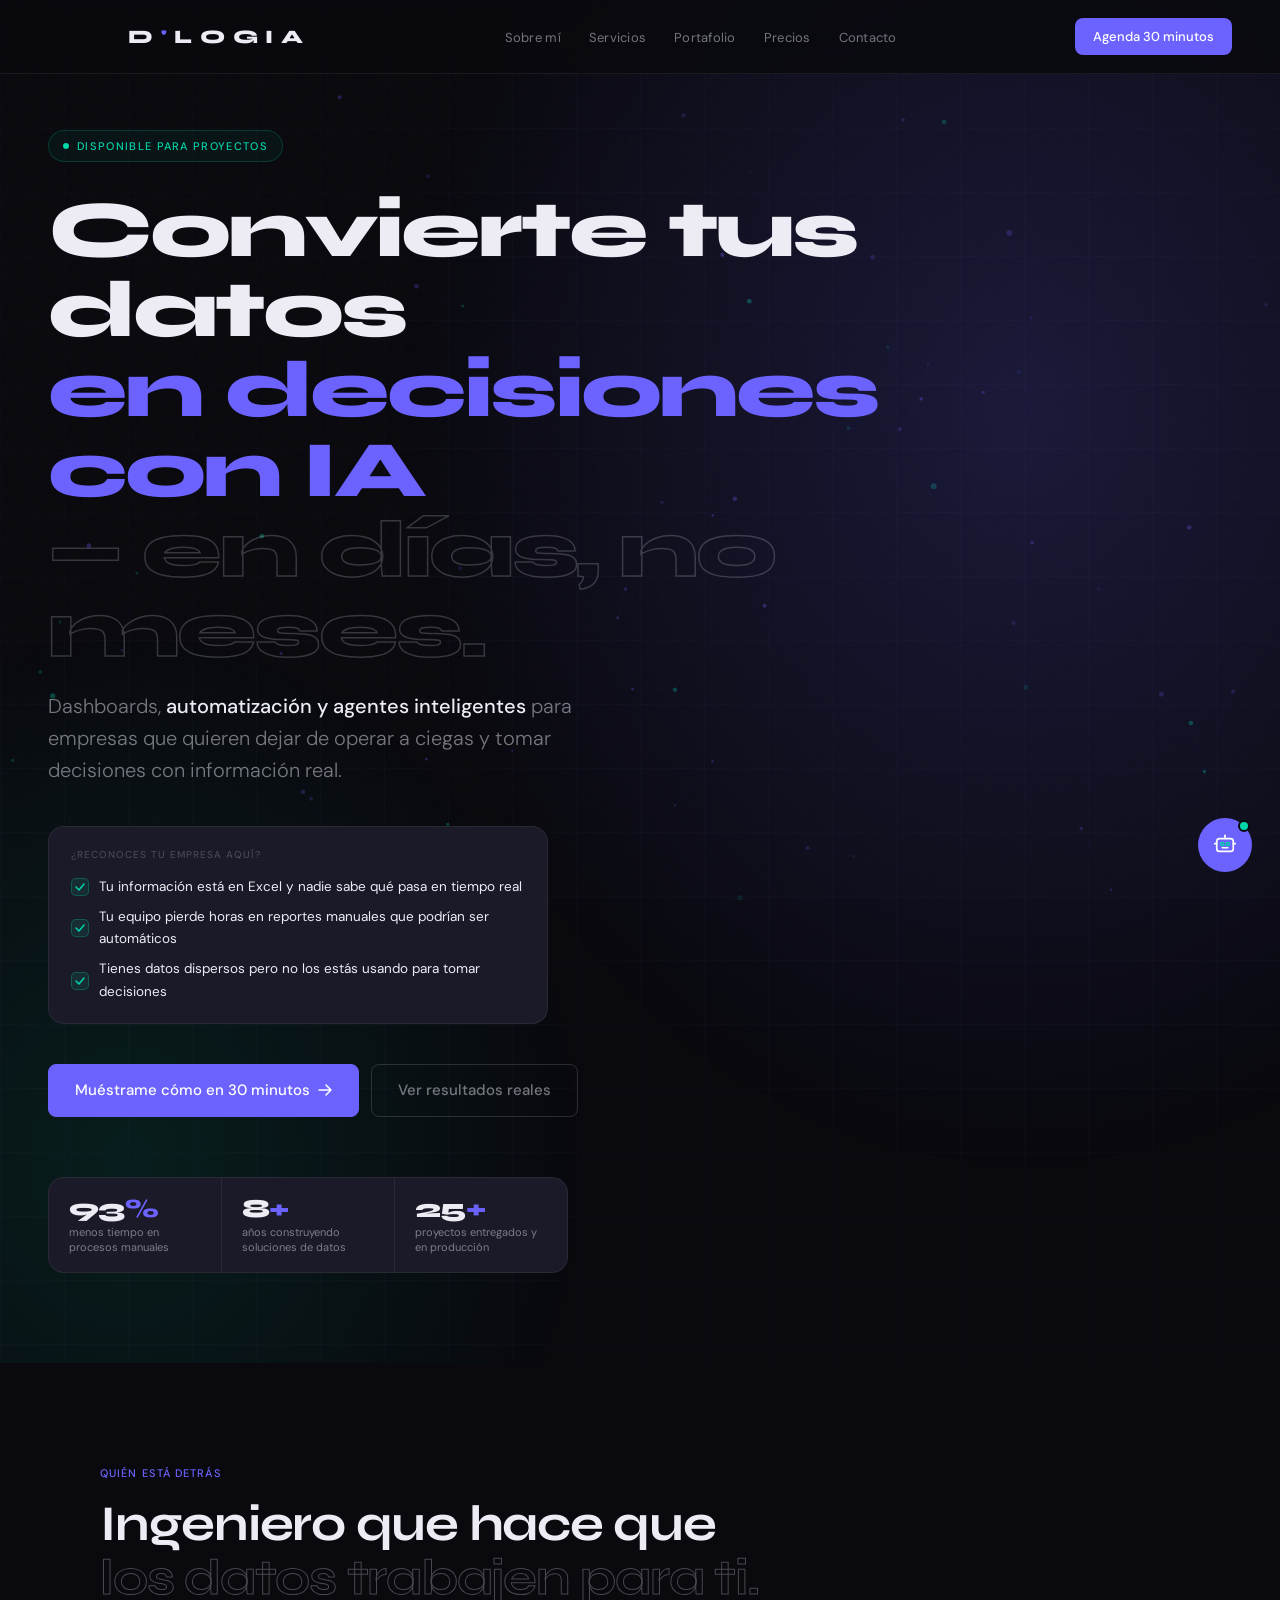
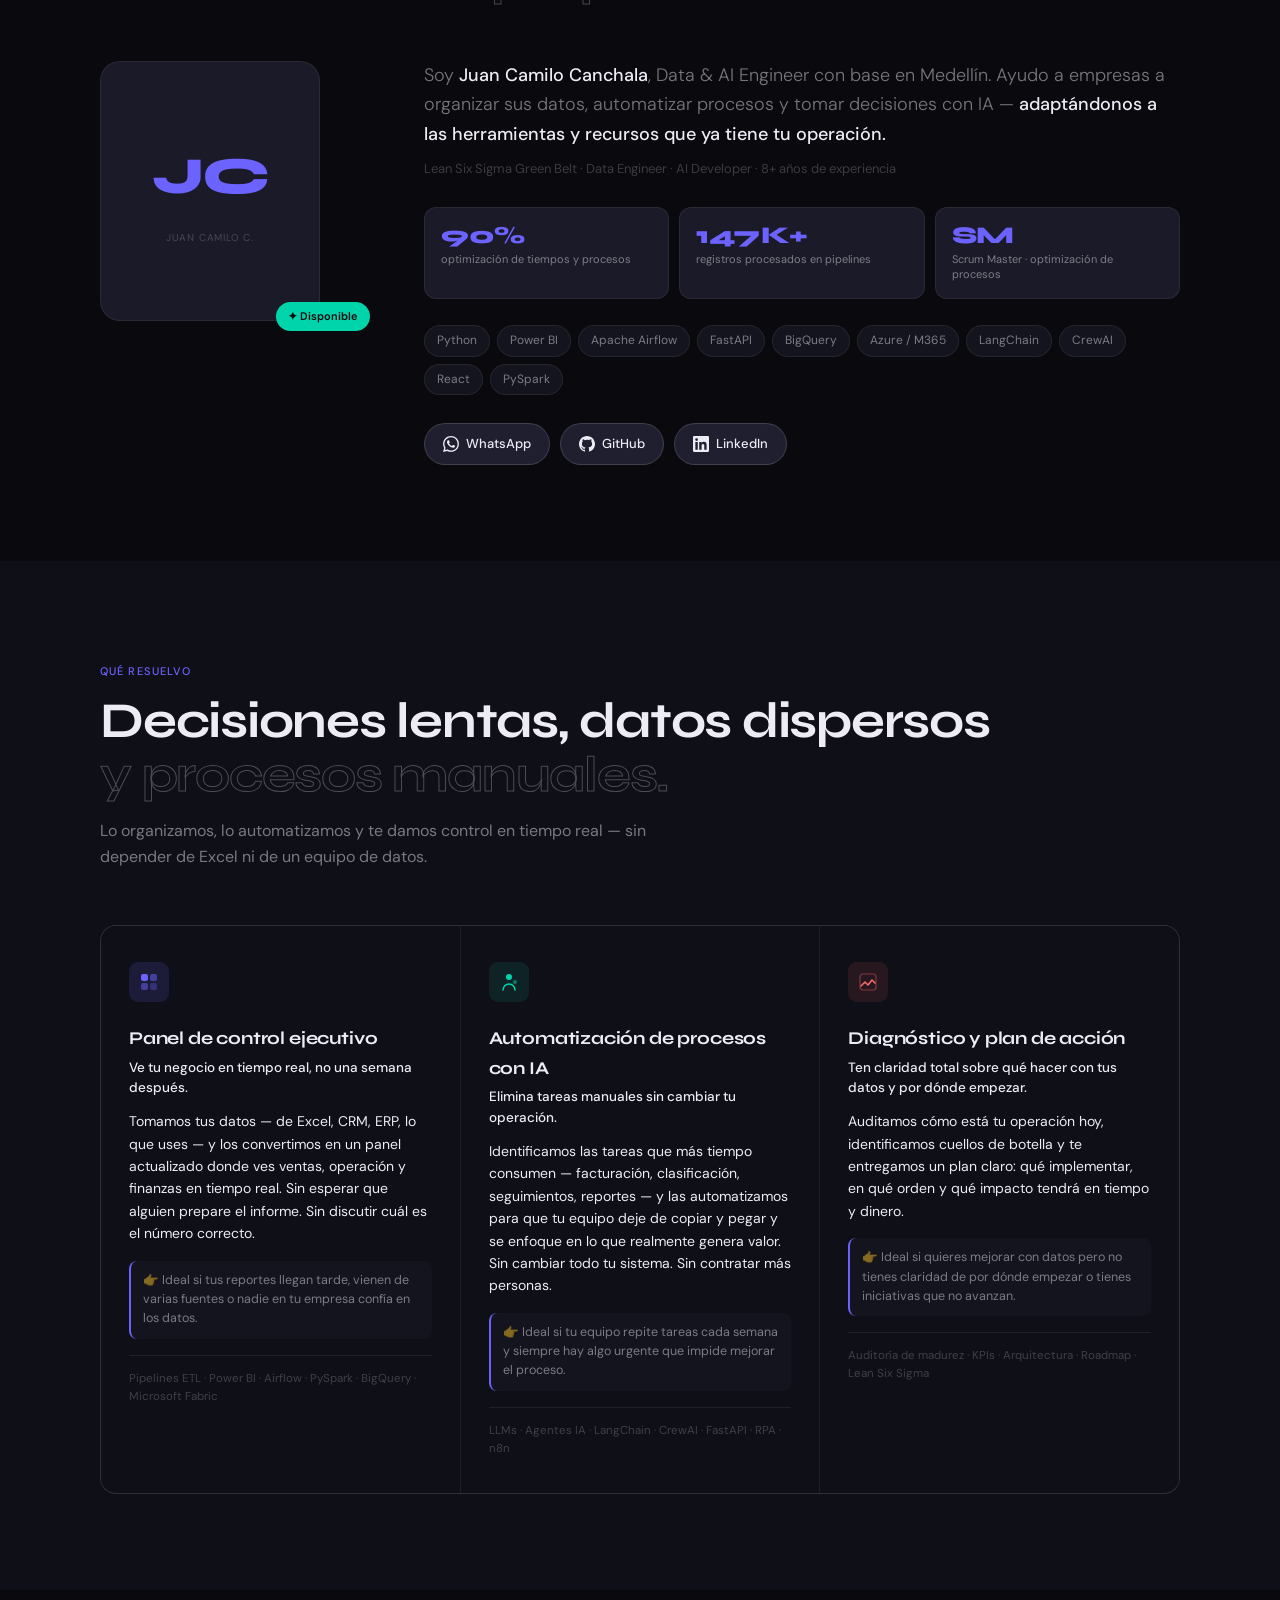
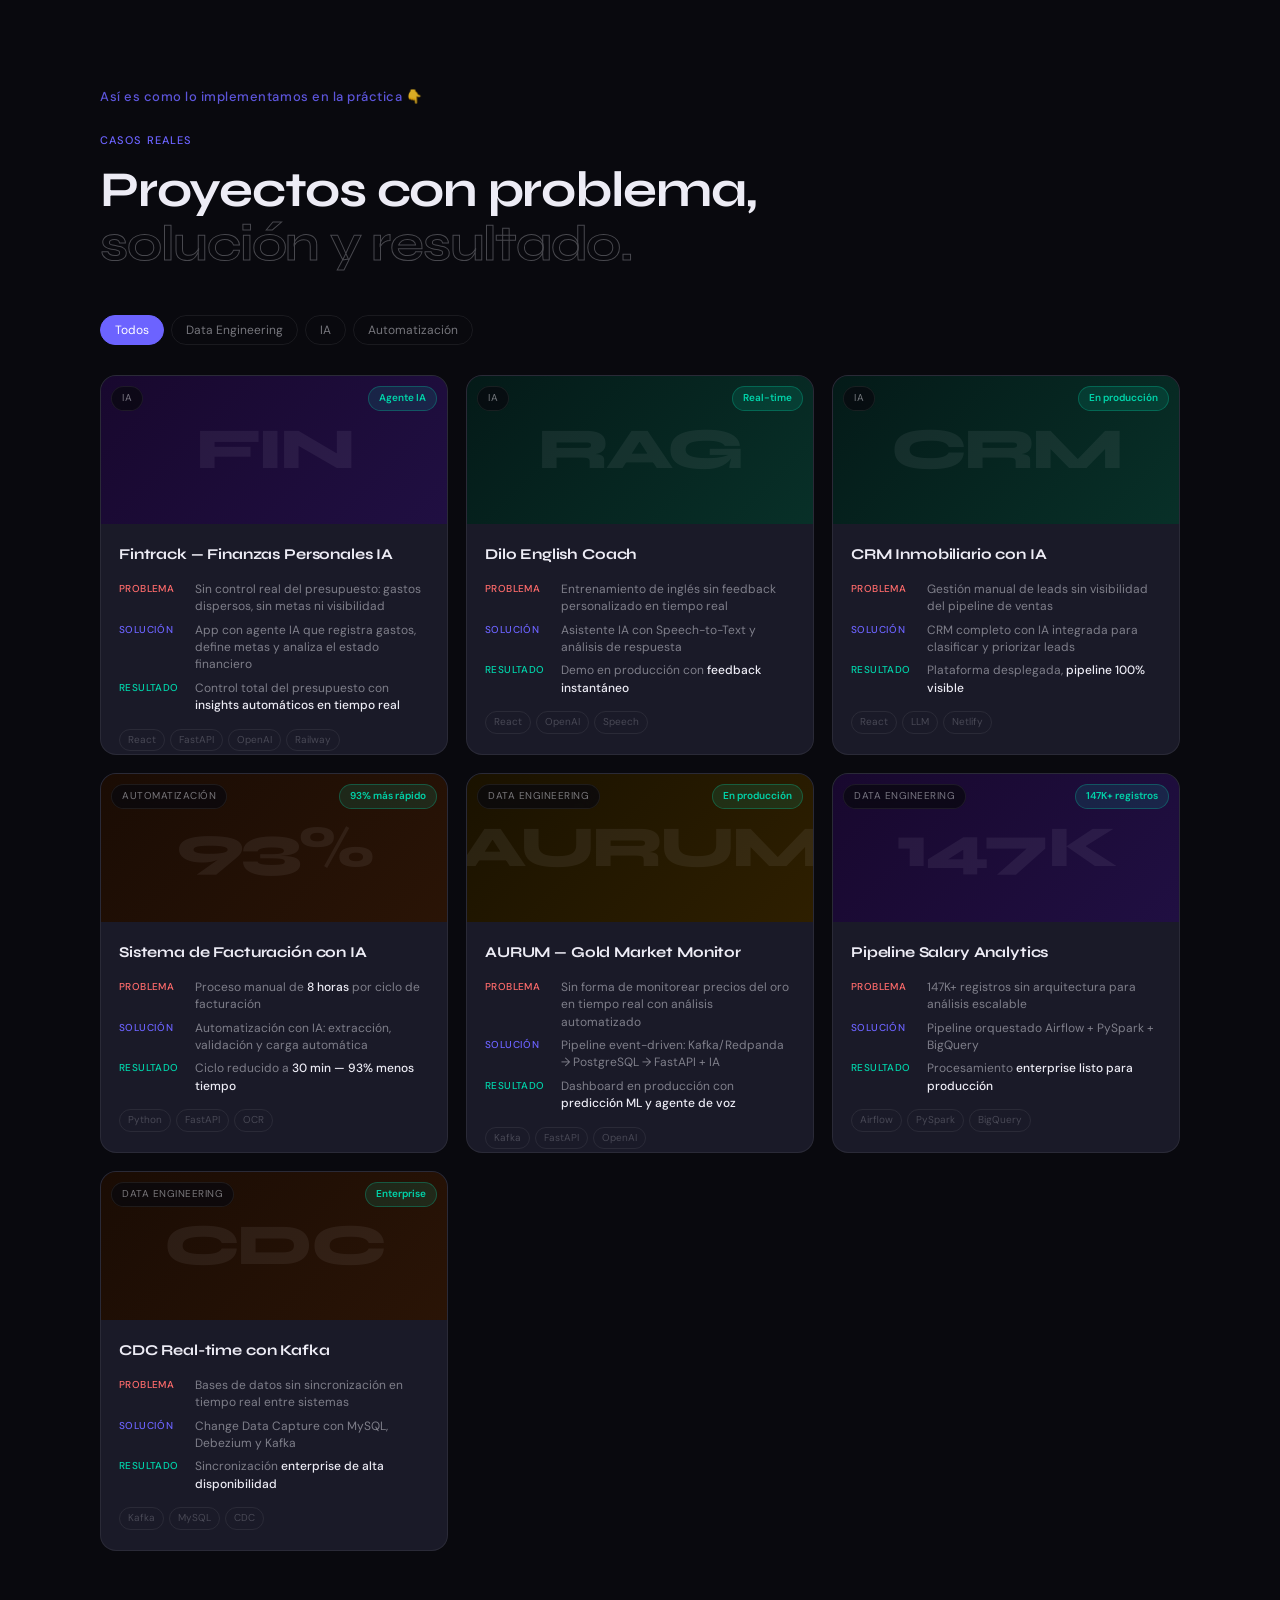
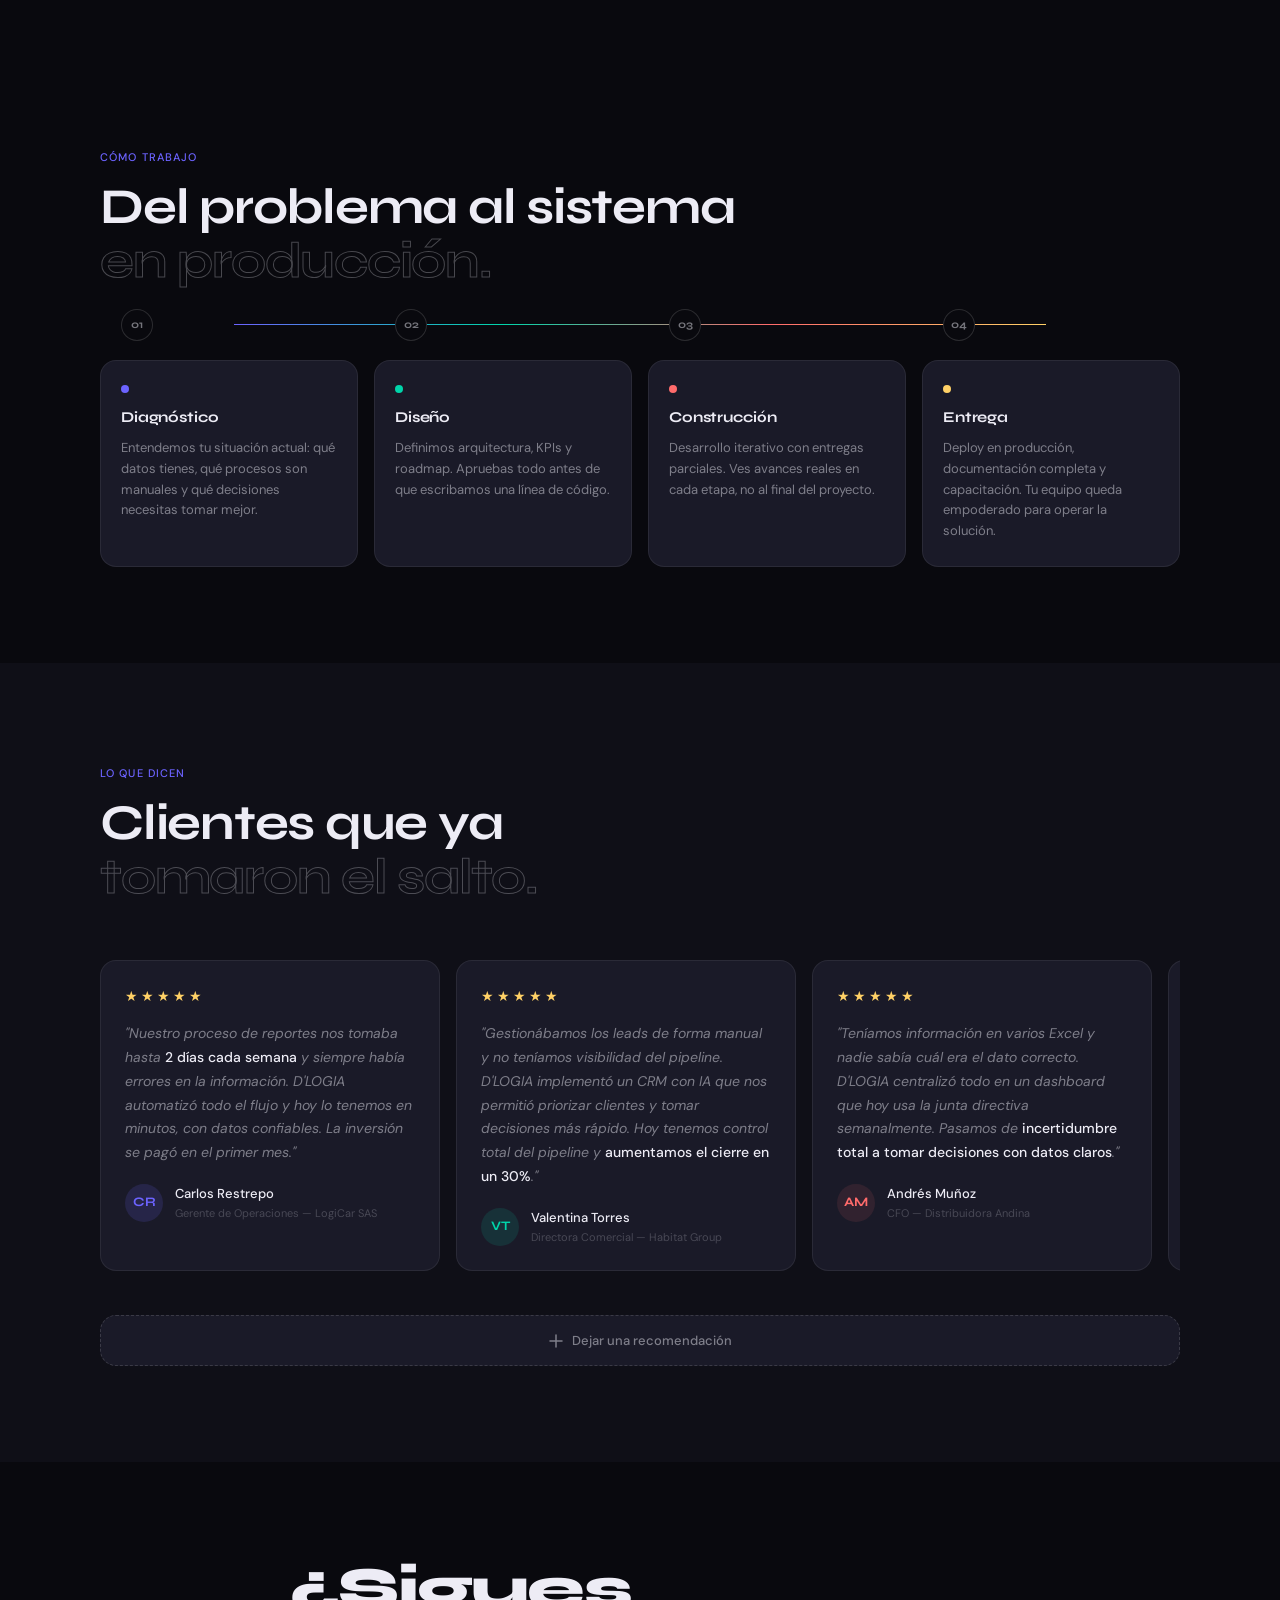
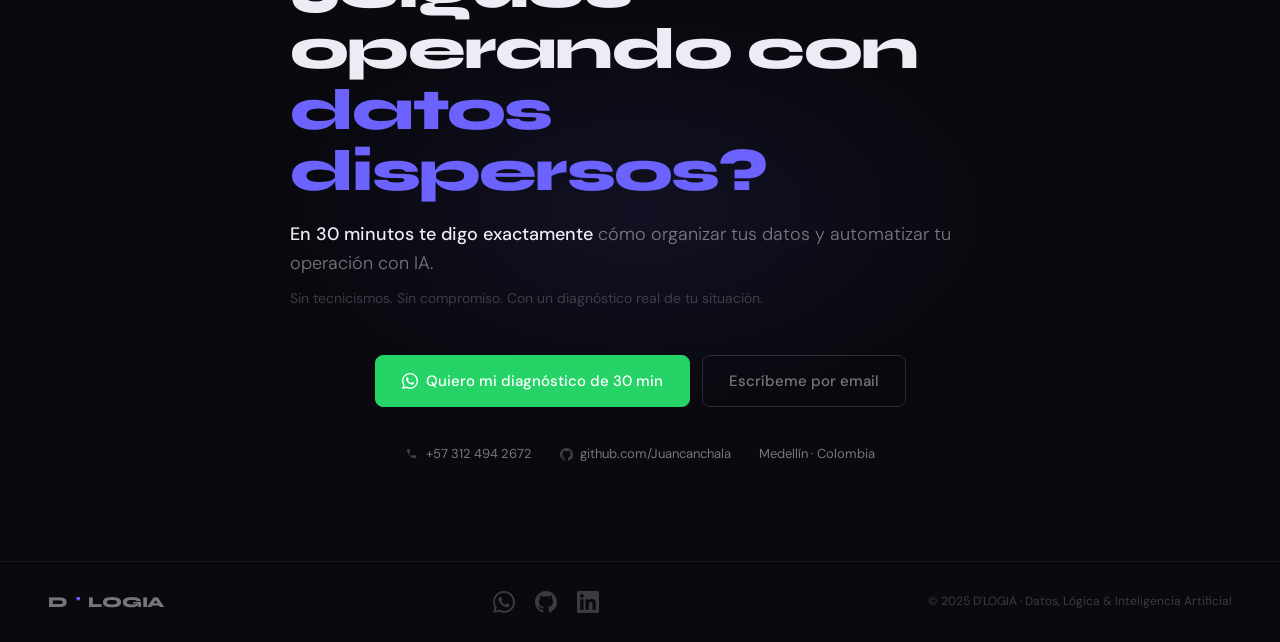
==== commit 6de1424f: "feat: replace custom chat widget with DILO iframe embed Swap the OpenAI-powered chat (Netlify functi" ====
--- a/index.html
+++ b/index.html
@@ -709,24 +709,19 @@
       <div class="chat-header-name">Asistente D'LOGIA</div>
       <div class="chat-header-status">En línea</div>
     </div>
-  </div>
-  <div class="chat-messages" id="chat-messages"></div>
-  <div class="chat-input-area">
-    <button id="chat-mic" aria-label="Hablar" title="Hablar">
-      <svg width="16" height="16" viewBox="0 0 24 24" fill="none" stroke="currentColor" stroke-width="2">
-        <rect x="9" y="2" width="6" height="12" rx="3"/>
-        <path d="M5 10a7 7 0 0 0 14 0"/>
-        <line x1="12" y1="17" x2="12" y2="21" stroke-linecap="round"/>
-        <line x1="9" y1="21" x2="15" y2="21" stroke-linecap="round"/>
+    <button id="chat-close" aria-label="Cerrar chat">
+      <svg width="16" height="16" viewBox="0 0 24 24" fill="none">
+        <path d="M18 6L6 18M6 6l12 12" stroke="currentColor" stroke-width="2" stroke-linecap="round"/>
       </svg>
     </button>
-    <textarea id="chat-input" placeholder="Escribe tu pregunta..." rows="1"></textarea>
-    <button id="chat-send" aria-label="Enviar">
-      <svg width="16" height="16" viewBox="0 0 24 24" fill="none">
-        <path d="M22 2L11 13M22 2L15 22l-4-9-9-4 20-7z" stroke="#fff" stroke-width="1.8" stroke-linecap="round" stroke-linejoin="round"/>
-      </svg>
-    </button>
-  </div>
+  </div>
+  <iframe
+    id="chat-iframe"
+    src=""
+    data-src="https://web-production-34bff.up.railway.app"
+    title="Asistente D'LOGIA"
+    allow="microphone"
+  ></iframe>
 </div>
 
 
--- a/css/chat.css
+++ b/css/chat.css
@@ -1,5 +1,5 @@
 /* ═══════════════════════════════════════════
-   D'LOGIA — AI Chat Widget
+   D'LOGIA — DILO Chat Widget
    chat.css
 ═══════════════════════════════════════════ */
 
@@ -54,8 +54,8 @@
   bottom: 96px;
   right: 28px;
   z-index: 299;
-  width: 380px;
-  max-height: 580px;
+  width: 400px;
+  height: 620px;
   background: var(--bg2);
   border: 1px solid var(--borderH);
   border-radius: 20px;
@@ -74,14 +74,15 @@
   pointer-events: all;
 }
 
-/* Header */
+/* ── Header ── */
 .chat-header {
-  padding: 16px 18px;
+  padding: 14px 16px;
   border-bottom: 1px solid var(--border);
   display: flex;
   align-items: center;
   gap: 10px;
   background: var(--surface);
+  flex-shrink: 0;
 }
 .chat-avatar {
   width: 34px; height: 34px;
@@ -94,7 +95,7 @@
   font-size: 18px;
   flex-shrink: 0;
 }
-.chat-header-info {}
+.chat-header-info { flex: 1; }
 .chat-header-name {
   font-size: 13px;
   font-weight: 500;
@@ -116,172 +117,11 @@
   background: var(--teal);
 }
 
-/* Messages area */
-.chat-messages {
-  flex: 1;
-  overflow-y: auto;
-  padding: 16px;
-  display: flex;
-  flex-direction: column;
-  gap: 12px;
-  scrollbar-width: thin;
-  scrollbar-color: var(--border) transparent;
-}
-.chat-messages::-webkit-scrollbar { width: 4px; }
-.chat-messages::-webkit-scrollbar-thumb { background: var(--border); border-radius: 2px; }
-
-/* Bubbles */
-.msg {
-  display: flex;
-  flex-direction: column;
-  gap: 3px;
-  max-width: 86%;
-  animation: msg-in 0.25s ease both;
-}
-@keyframes msg-in {
-  from { opacity: 0; transform: translateY(8px); }
-  to   { opacity: 1; transform: translateY(0); }
-}
-.msg--bot { align-self: flex-start; }
-.msg--user { align-self: flex-end; }
-
-.bubble {
-  padding: 10px 14px;
-  border-radius: 16px;
-  font-size: 13.5px;
-  line-height: 1.55;
-}
-.msg--bot .bubble {
-  background: var(--surface);
-  border: 1px solid var(--border);
-  color: var(--text);
-  border-bottom-left-radius: 4px;
-}
-.msg--user .bubble {
-  background: var(--accent);
-  color: #fff;
-  border-bottom-right-radius: 4px;
-}
-
-/* Typing indicator */
-.typing-indicator {
-  display: flex;
-  gap: 4px;
-  padding: 12px 14px;
-  background: var(--surface);
-  border: 1px solid var(--border);
-  border-radius: 16px;
-  border-bottom-left-radius: 4px;
-  width: fit-content;
-}
-.typing-indicator span {
-  width: 6px; height: 6px;
-  border-radius: 50%;
-  background: var(--muted);
-  animation: typing-bounce 1.2s ease-in-out infinite;
-}
-.typing-indicator span:nth-child(2) { animation-delay: 0.2s; }
-.typing-indicator span:nth-child(3) { animation-delay: 0.4s; }
-@keyframes typing-bounce {
-  0%,80%,100% { transform: translateY(0); opacity: 0.5; }
-  40%          { transform: translateY(-5px); opacity: 1; }
-}
-
-/* Quick reply chips */
-.quick-replies {
-  display: flex;
-  flex-wrap: wrap;
-  gap: 6px;
-  margin-top: 4px;
-}
-.qr-chip {
-  font-size: 12px;
-  padding: 5px 12px;
-  border: 1px solid var(--borderH);
-  border-radius: var(--r-pill);
-  color: var(--muted);
-  background: var(--bg3);
-  cursor: pointer;
-  transition: all var(--t-fast);
-}
-.qr-chip:hover { border-color: var(--accent); color: var(--accent); background: var(--accentL); }
-
-/* WA redirect button inside chat */
-.chat-wa-btn {
-  display: flex;
-  align-items: center;
-  gap: 8px;
-  margin-top: 6px;
-  font-size: 13px;
-  font-weight: 500;
-  padding: 10px 14px;
-  background: rgba(37,211,102,0.12);
-  border: 1px solid rgba(37,211,102,0.3);
-  color: #25D366;
-  border-radius: 10px;
-  cursor: pointer;
-  transition: background var(--t-fast);
-}
-.chat-wa-btn:hover { background: rgba(37,211,102,0.2); }
-
-/* Lead capture form inside chat */
-.chat-form { display: flex; flex-direction: column; gap: 8px; margin-top: 4px; }
-.chat-input-field {
-  font-family: var(--fb);
-  font-size: 13px;
-  padding: 9px 12px;
-  background: var(--bg3);
-  border: 1px solid var(--border);
-  border-radius: var(--r-sm);
-  color: var(--text);
-  outline: none;
-  transition: border-color var(--t-fast);
-}
-.chat-input-field:focus { border-color: var(--accent); }
-.chat-input-field::placeholder { color: var(--dim); }
-.chat-form-submit {
-  font-size: 13px;
-  font-weight: 500;
-  padding: 9px;
-  background: var(--accent);
-  color: #fff;
-  border: none;
-  border-radius: var(--r-sm);
-  cursor: pointer;
-  transition: background var(--t-fast);
-}
-.chat-form-submit:hover { background: var(--accentH); }
-
-/* Input area */
-.chat-input-area {
-  padding: 12px 14px;
-  border-top: 1px solid var(--border);
-  display: flex;
-  gap: 8px;
-  align-items: flex-end;
-  background: var(--surface);
-}
-#chat-input {
-  flex: 1;
-  font-family: var(--fb);
-  font-size: 13.5px;
-  background: var(--bg3);
-  border: 1px solid var(--border);
-  border-radius: 10px;
-  padding: 9px 12px;
-  color: var(--text);
-  outline: none;
-  resize: none;
-  max-height: 100px;
-  transition: border-color var(--t-fast);
-  line-height: 1.5;
-}
-#chat-input:focus { border-color: var(--accent); }
-#chat-input::placeholder { color: var(--dim); }
-#chat-mic {
-  width: 36px; height: 36px;
-  border-radius: 9px;
-  background: var(--bg3);
+/* Close button inside header */
+#chat-close {
+  width: 28px; height: 28px;
+  border-radius: 8px;
+  background: transparent;
   border: 1px solid var(--border);
   color: var(--muted);
   cursor: pointer;
@@ -291,32 +131,15 @@
   flex-shrink: 0;
   transition: all var(--t-fast);
 }
-#chat-mic:hover { border-color: var(--accent); color: var(--accent); }
-#chat-mic.recording {
-  background: rgba(239,68,68,0.12);
-  border-color: #ef4444;
-  color: #ef4444;
-  animation: mic-pulse 1.2s infinite;
-}
-@keyframes mic-pulse {
-  0%,100% { box-shadow: 0 0 0 0 rgba(239,68,68,0.4); }
-  50%      { box-shadow: 0 0 0 6px rgba(239,68,68,0); }
-}
-
-#chat-send {
-  width: 36px; height: 36px;
-  border-radius: 9px;
-  background: var(--accent);
+#chat-close:hover { border-color: var(--borderH); color: var(--text); background: var(--bg3); }
+
+/* ── Iframe ── */
+#chat-iframe {
+  flex: 1;
   border: none;
-  cursor: pointer;
-  display: flex;
-  align-items: center;
-  justify-content: center;
-  flex-shrink: 0;
-  transition: background var(--t-fast), transform var(--t-fast);
-}
-#chat-send:hover { background: var(--accentH); transform: scale(1.05); }
-#chat-send:disabled { opacity: 0.4; cursor: default; transform: none; }
+  width: 100%;
+  min-height: 0;
+}
 
 /* ── MODAL — Add review ── */
 #modal-overlay {
@@ -374,7 +197,6 @@
 .form-field::placeholder { color: var(--dim); }
 textarea.form-field { resize: vertical; min-height: 90px; }
 
-/* Star rating picker */
 .star-picker { display: flex; gap: 4px; margin-bottom: 4px; }
 .star-pick {
   font-size: 22px;
@@ -421,10 +243,10 @@
   }
   #chat-window {
     width: calc(100vw - 24px);
+    height: calc(100vh - 120px);
     right: 12px;
     left: 12px;
     bottom: 96px;
-    max-height: calc(100vh - 120px);
     border-radius: 16px;
   }
 }
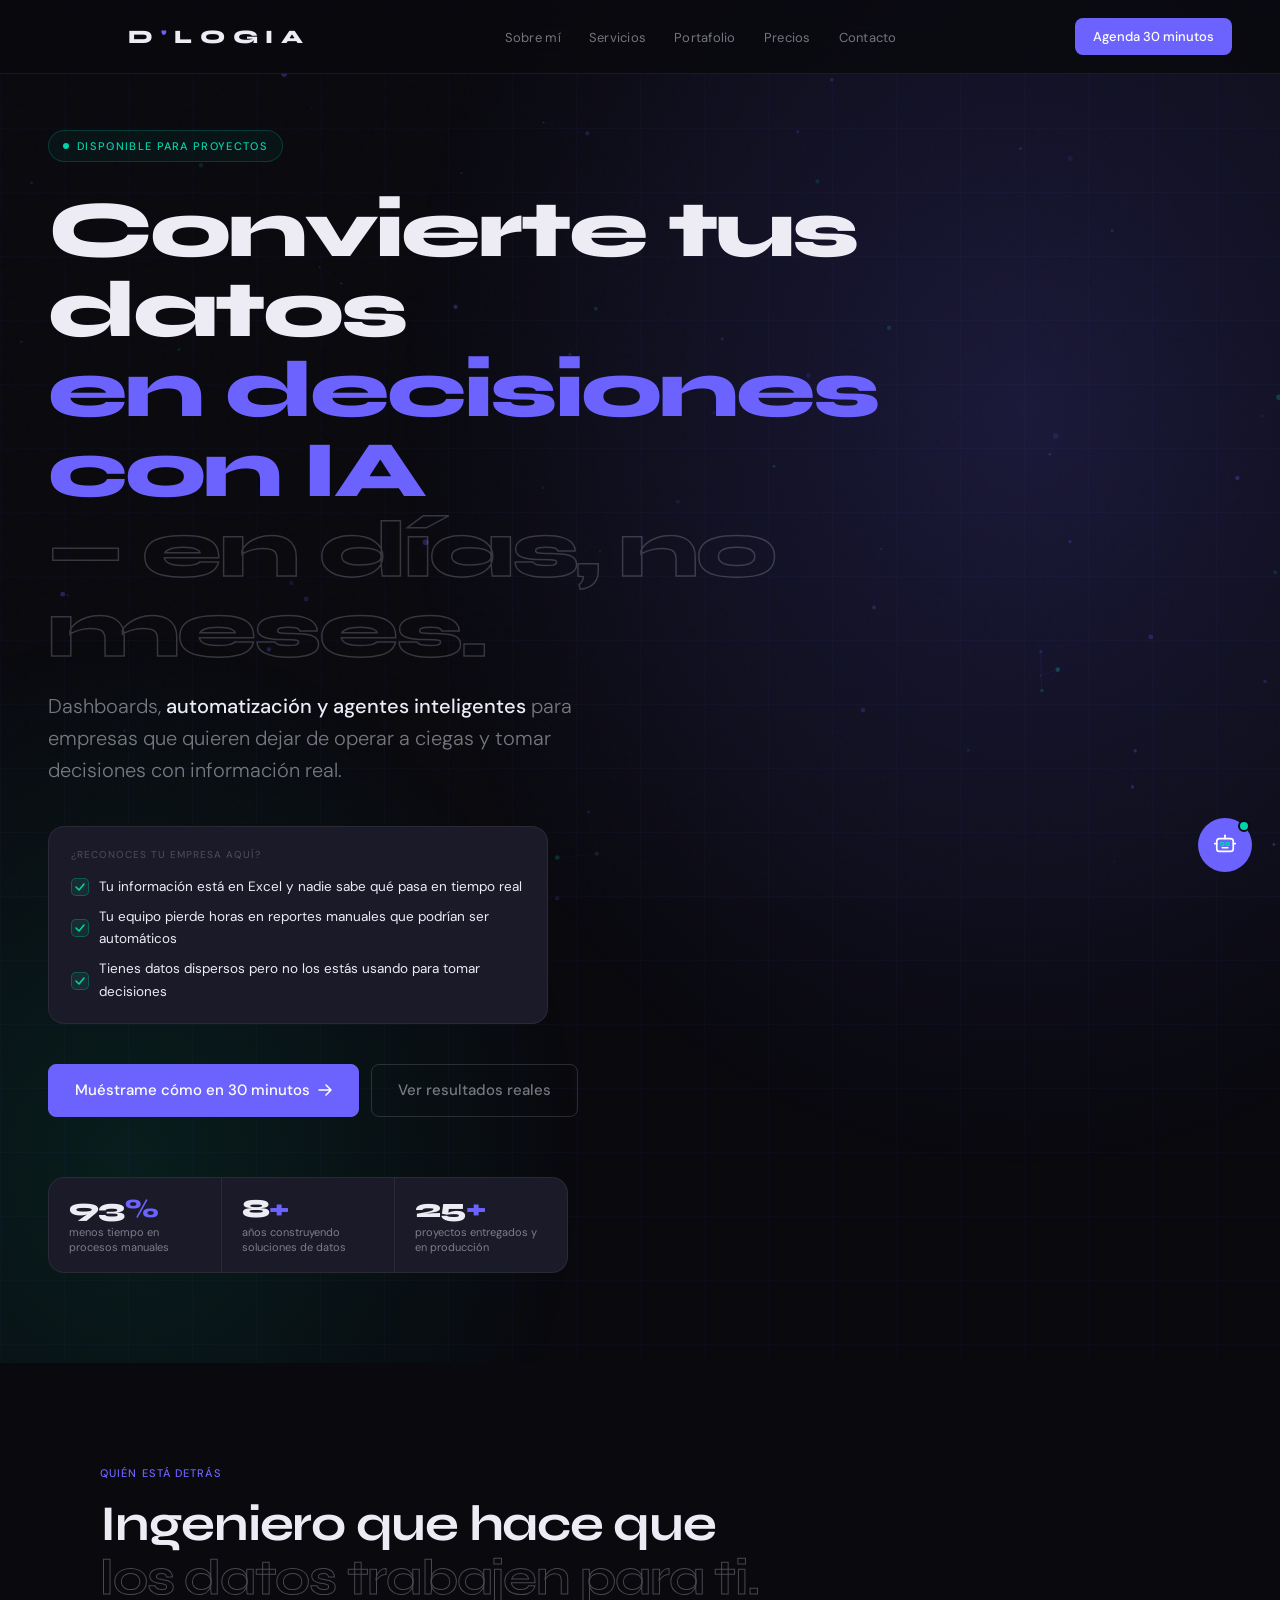
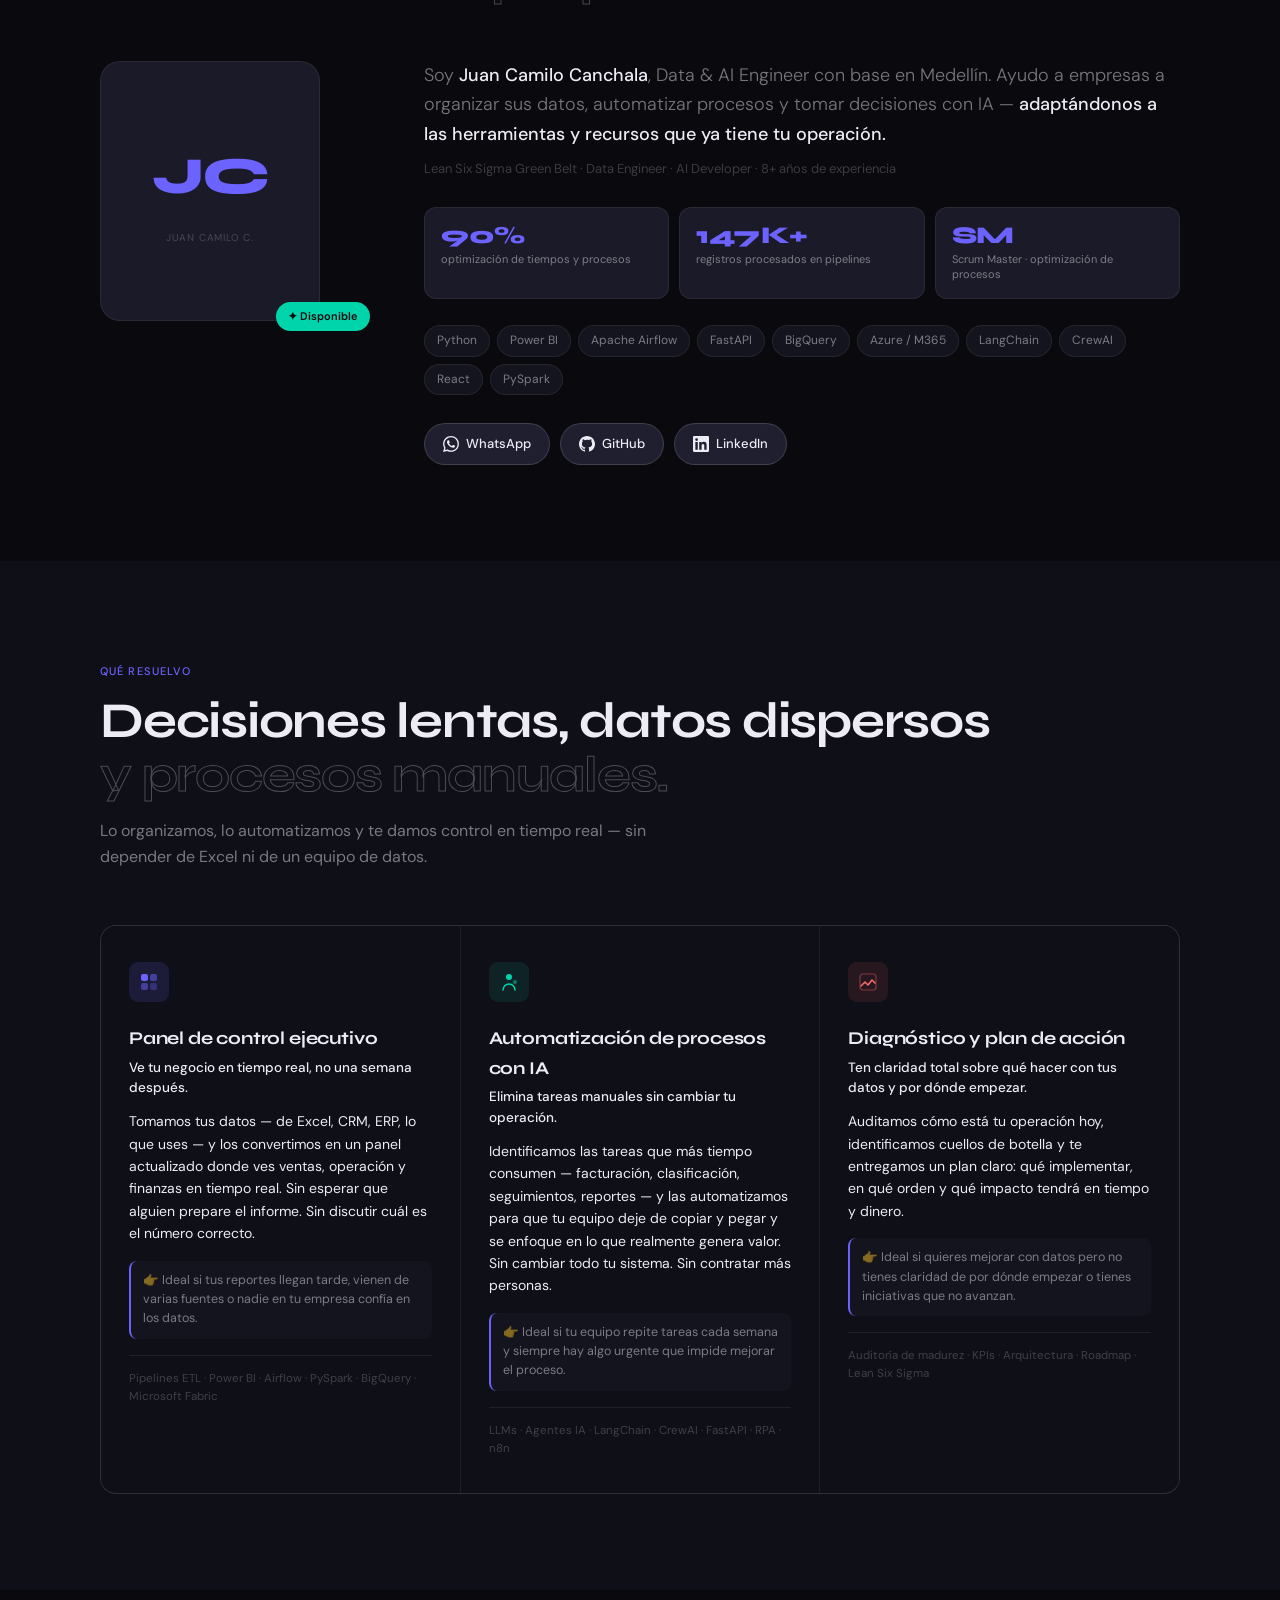
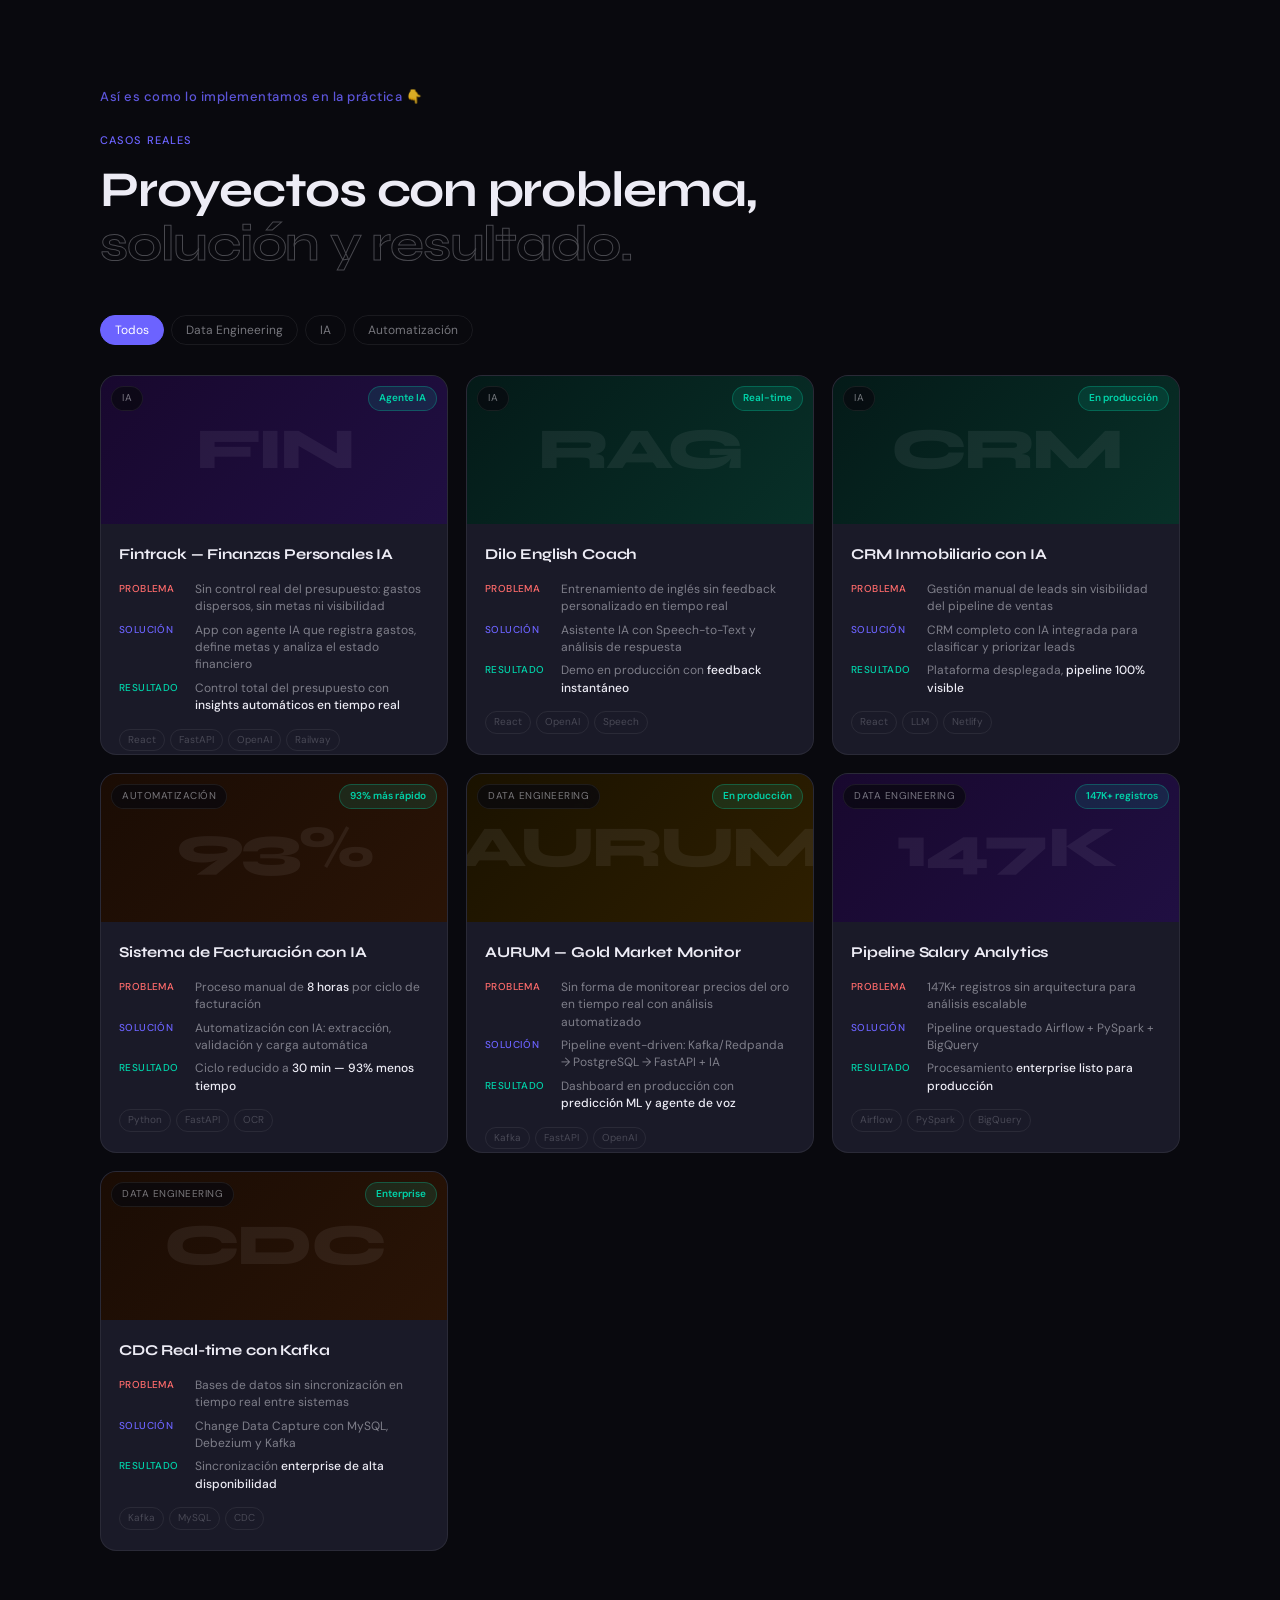
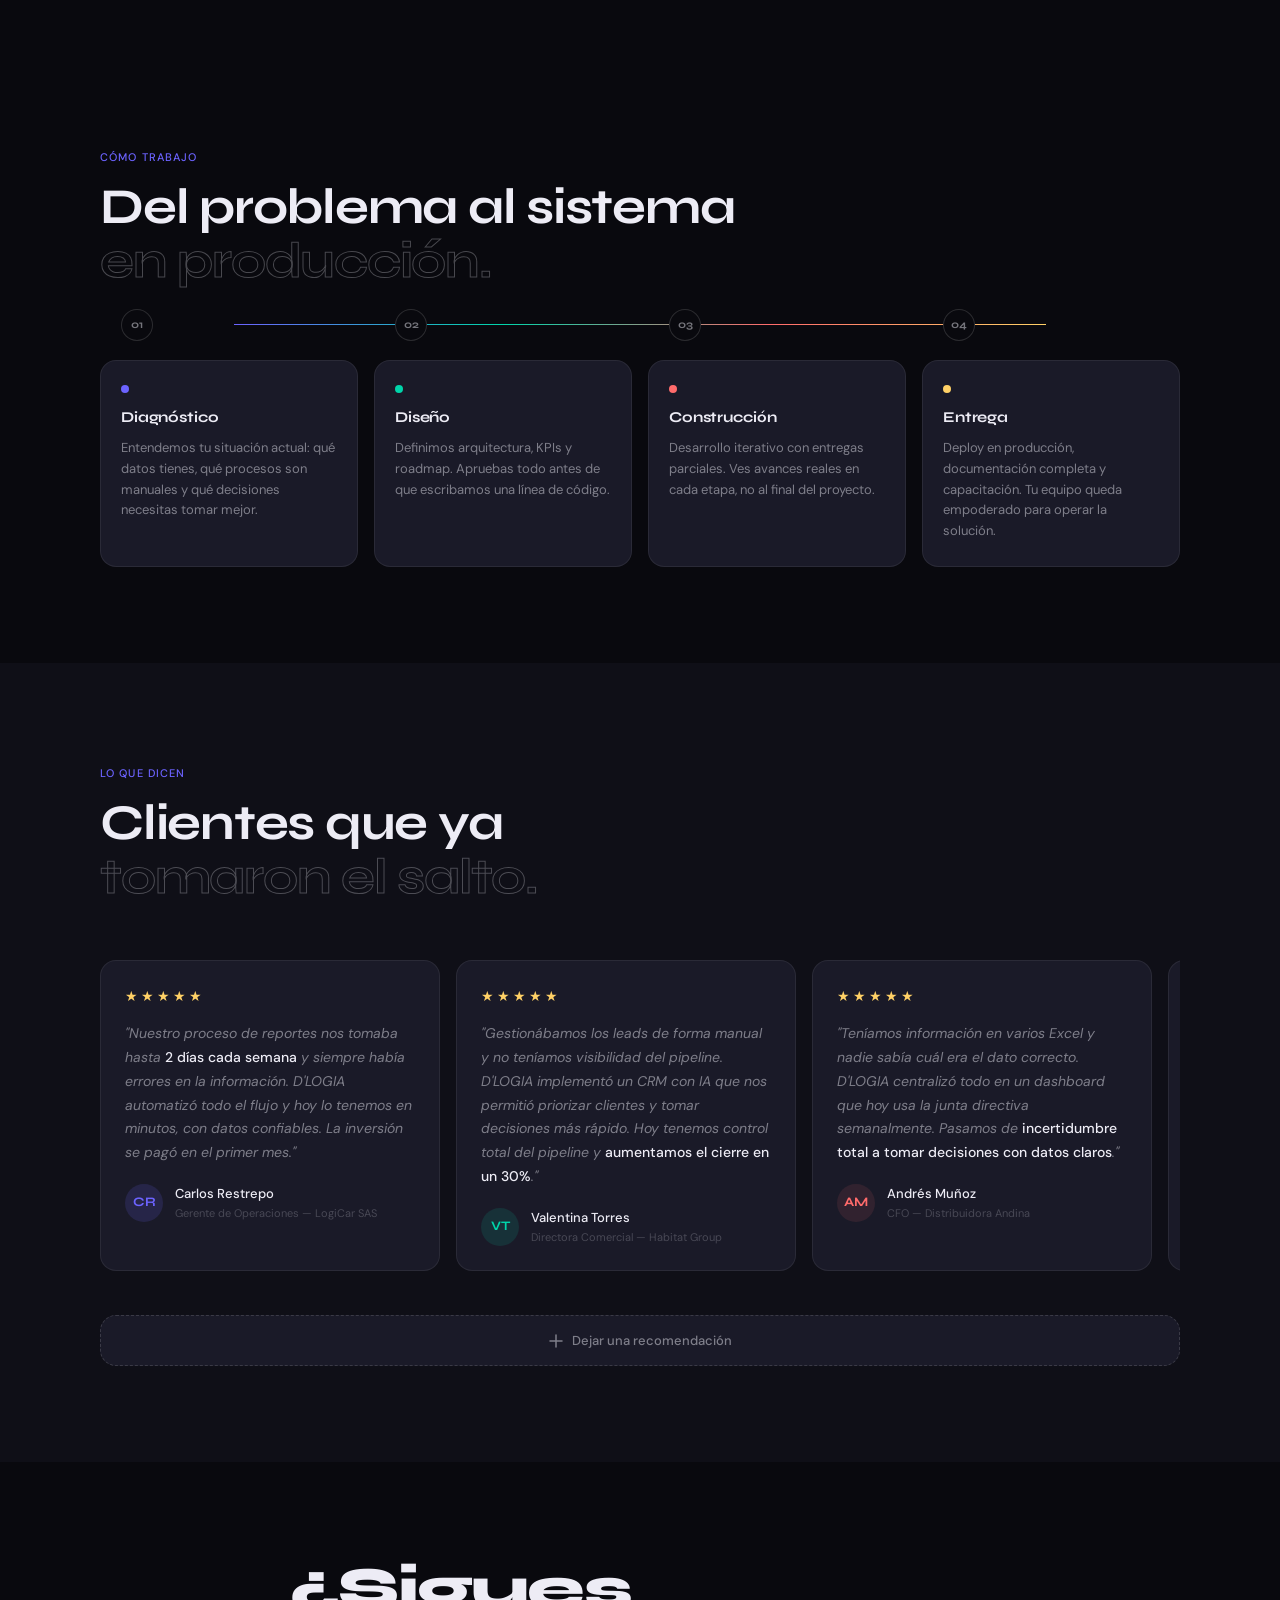
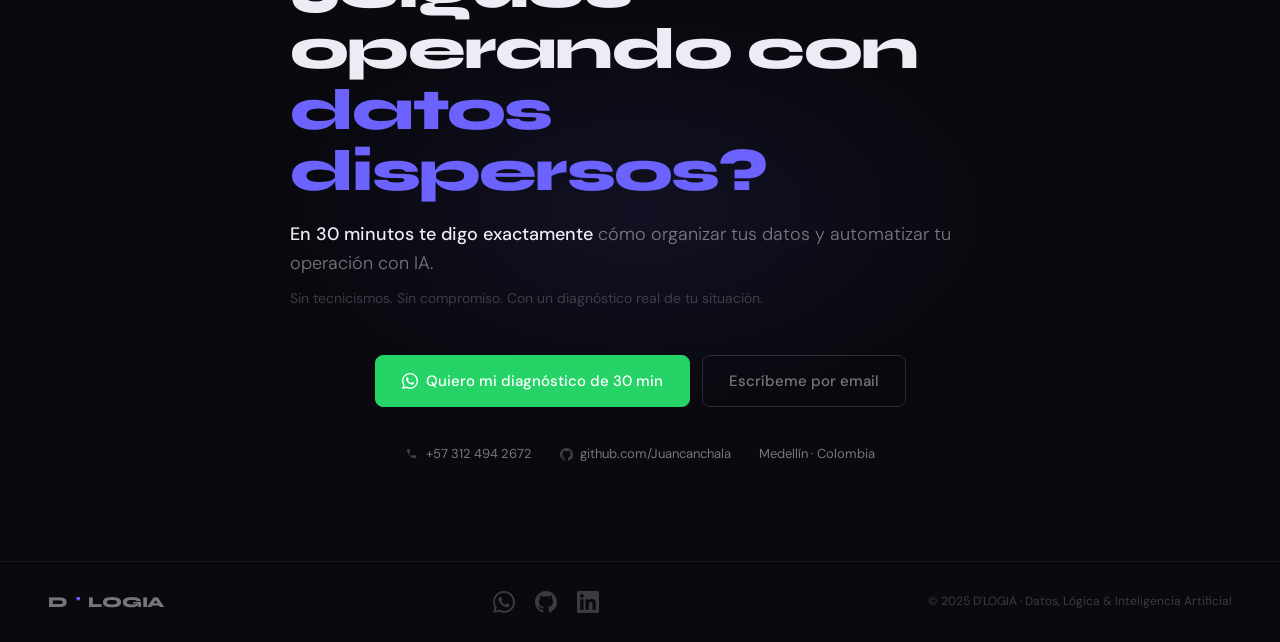
==== commit 696c73dc: "fix: remove redundant chat header — DILO iframe has its own header Co-Authored-By: Claude Sonnet 4.6" ====
--- a/index.html
+++ b/index.html
@@ -703,18 +703,6 @@
 </button>
 
 <div id="chat-window">
-  <div class="chat-header">
-    <div class="chat-avatar">🤖</div>
-    <div class="chat-header-info">
-      <div class="chat-header-name">Asistente D'LOGIA</div>
-      <div class="chat-header-status">En línea</div>
-    </div>
-    <button id="chat-close" aria-label="Cerrar chat">
-      <svg width="16" height="16" viewBox="0 0 24 24" fill="none">
-        <path d="M18 6L6 18M6 6l12 12" stroke="currentColor" stroke-width="2" stroke-linecap="round"/>
-      </svg>
-    </button>
-  </div>
   <iframe
     id="chat-iframe"
     src=""
--- a/css/chat.css
+++ b/css/chat.css
@@ -73,65 +73,6 @@
   opacity: 1;
   pointer-events: all;
 }
-
-/* ── Header ── */
-.chat-header {
-  padding: 14px 16px;
-  border-bottom: 1px solid var(--border);
-  display: flex;
-  align-items: center;
-  gap: 10px;
-  background: var(--surface);
-  flex-shrink: 0;
-}
-.chat-avatar {
-  width: 34px; height: 34px;
-  border-radius: 50%;
-  background: var(--accentL);
-  border: 1px solid rgba(108,99,255,0.3);
-  display: flex;
-  align-items: center;
-  justify-content: center;
-  font-size: 18px;
-  flex-shrink: 0;
-}
-.chat-header-info { flex: 1; }
-.chat-header-name {
-  font-size: 13px;
-  font-weight: 500;
-  color: var(--text);
-  line-height: 1;
-  margin-bottom: 3px;
-}
-.chat-header-status {
-  font-size: 11px;
-  color: var(--teal);
-  display: flex;
-  align-items: center;
-  gap: 4px;
-}
-.chat-header-status::before {
-  content: '';
-  width: 5px; height: 5px;
-  border-radius: 50%;
-  background: var(--teal);
-}
-
-/* Close button inside header */
-#chat-close {
-  width: 28px; height: 28px;
-  border-radius: 8px;
-  background: transparent;
-  border: 1px solid var(--border);
-  color: var(--muted);
-  cursor: pointer;
-  display: flex;
-  align-items: center;
-  justify-content: center;
-  flex-shrink: 0;
-  transition: all var(--t-fast);
-}
-#chat-close:hover { border-color: var(--borderH); color: var(--text); background: var(--bg3); }
 
 /* ── Iframe ── */
 #chat-iframe {
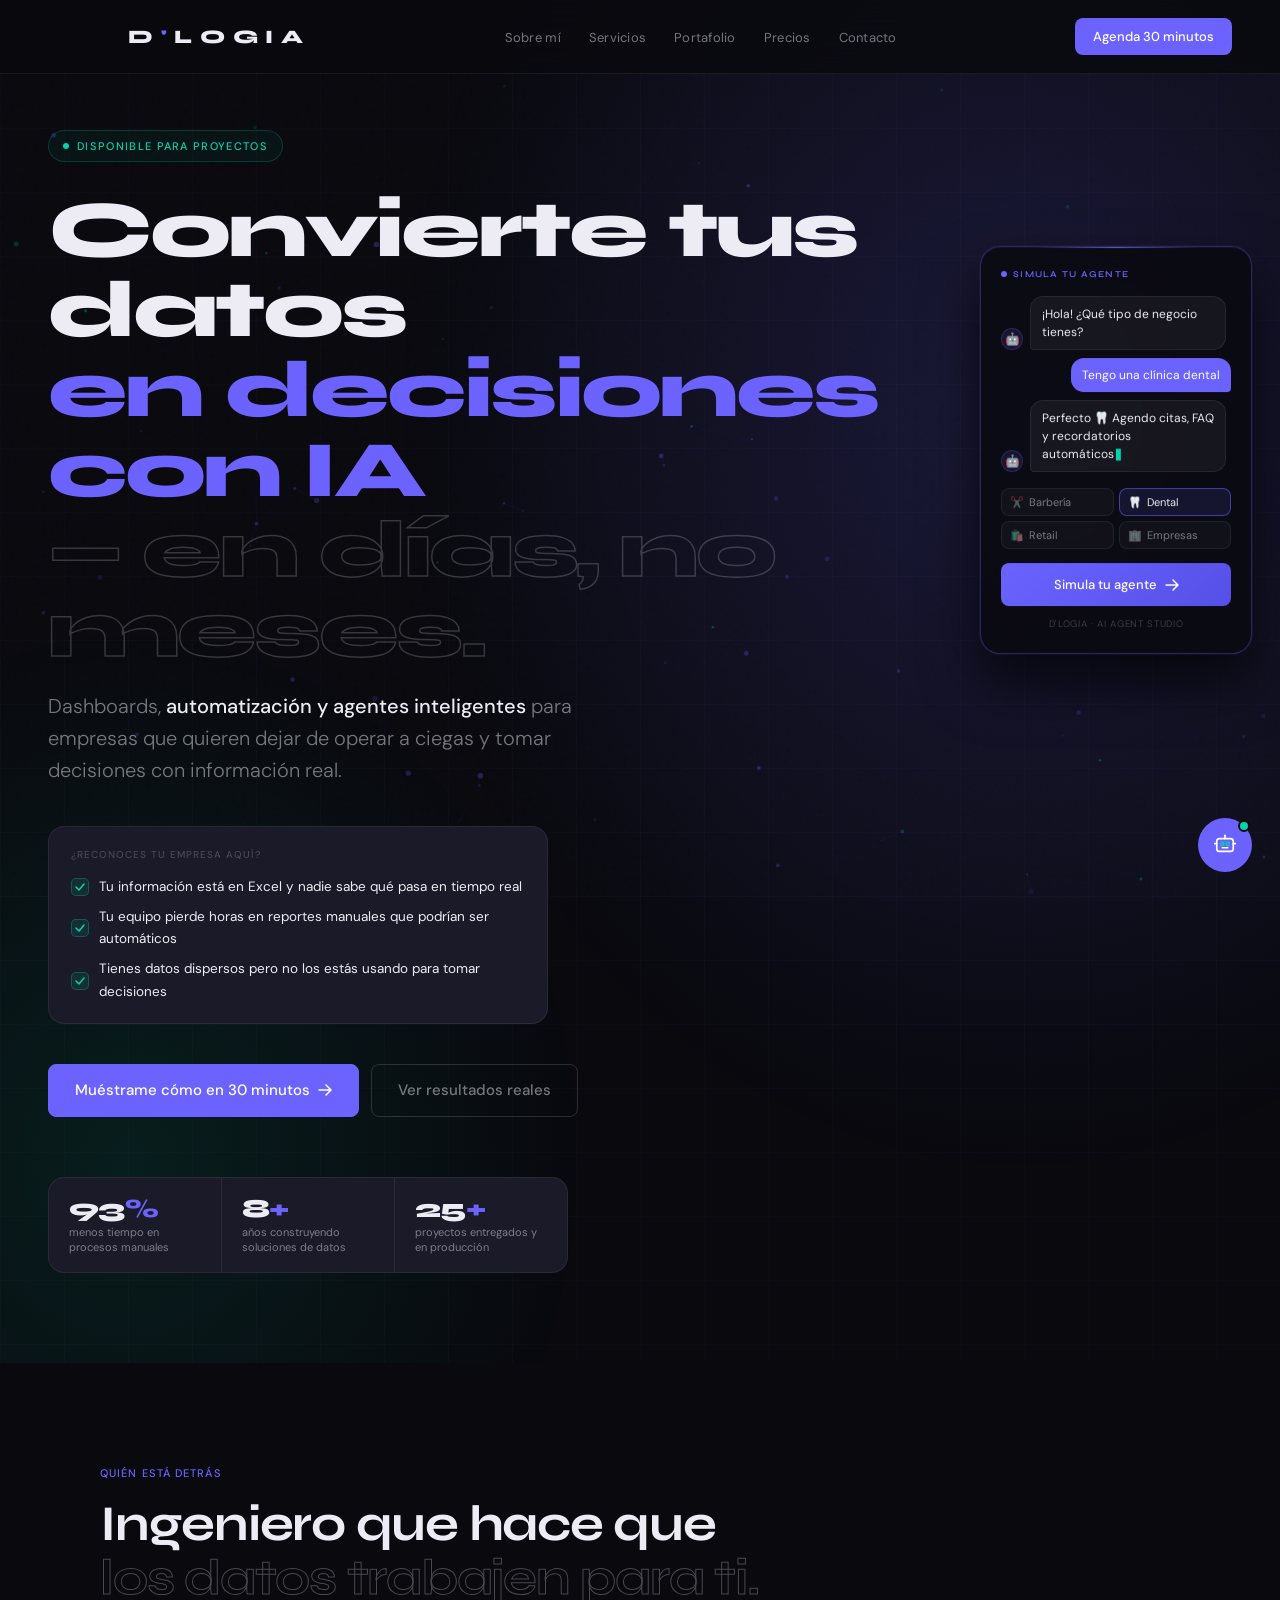
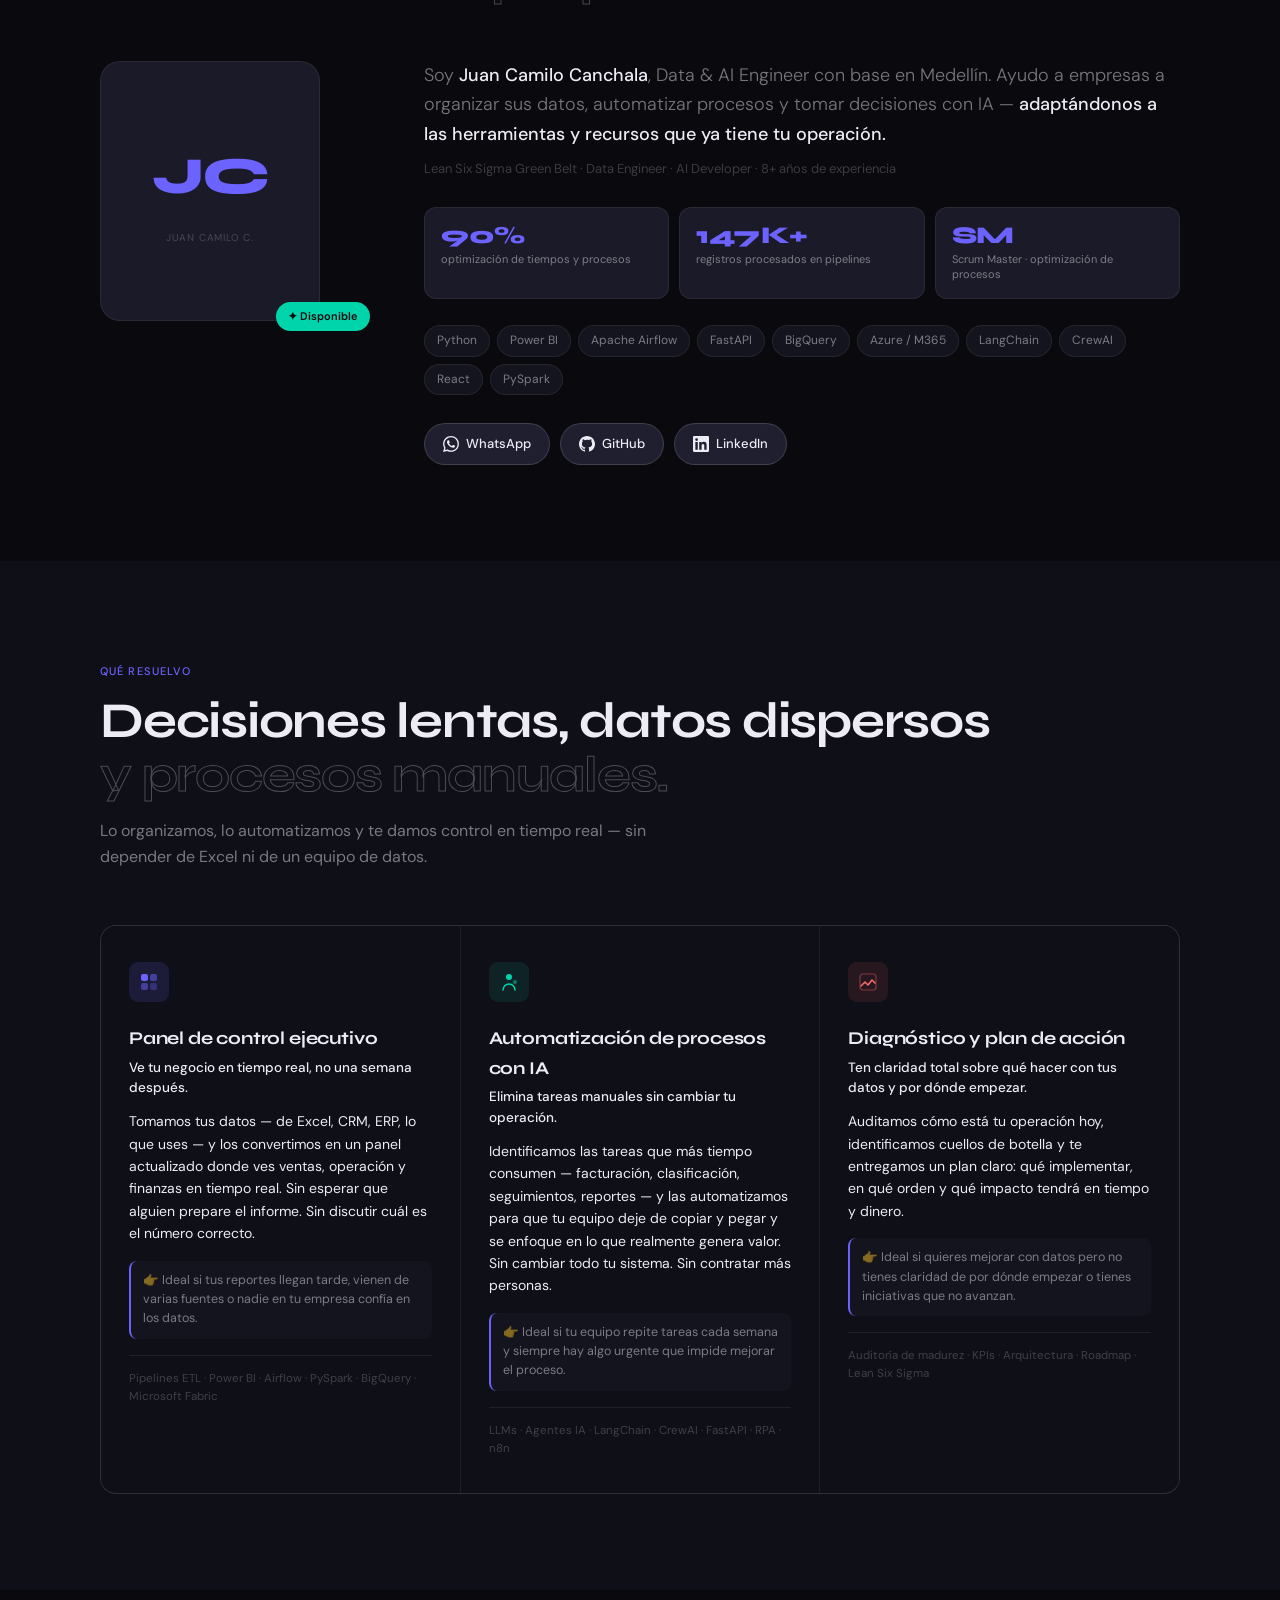
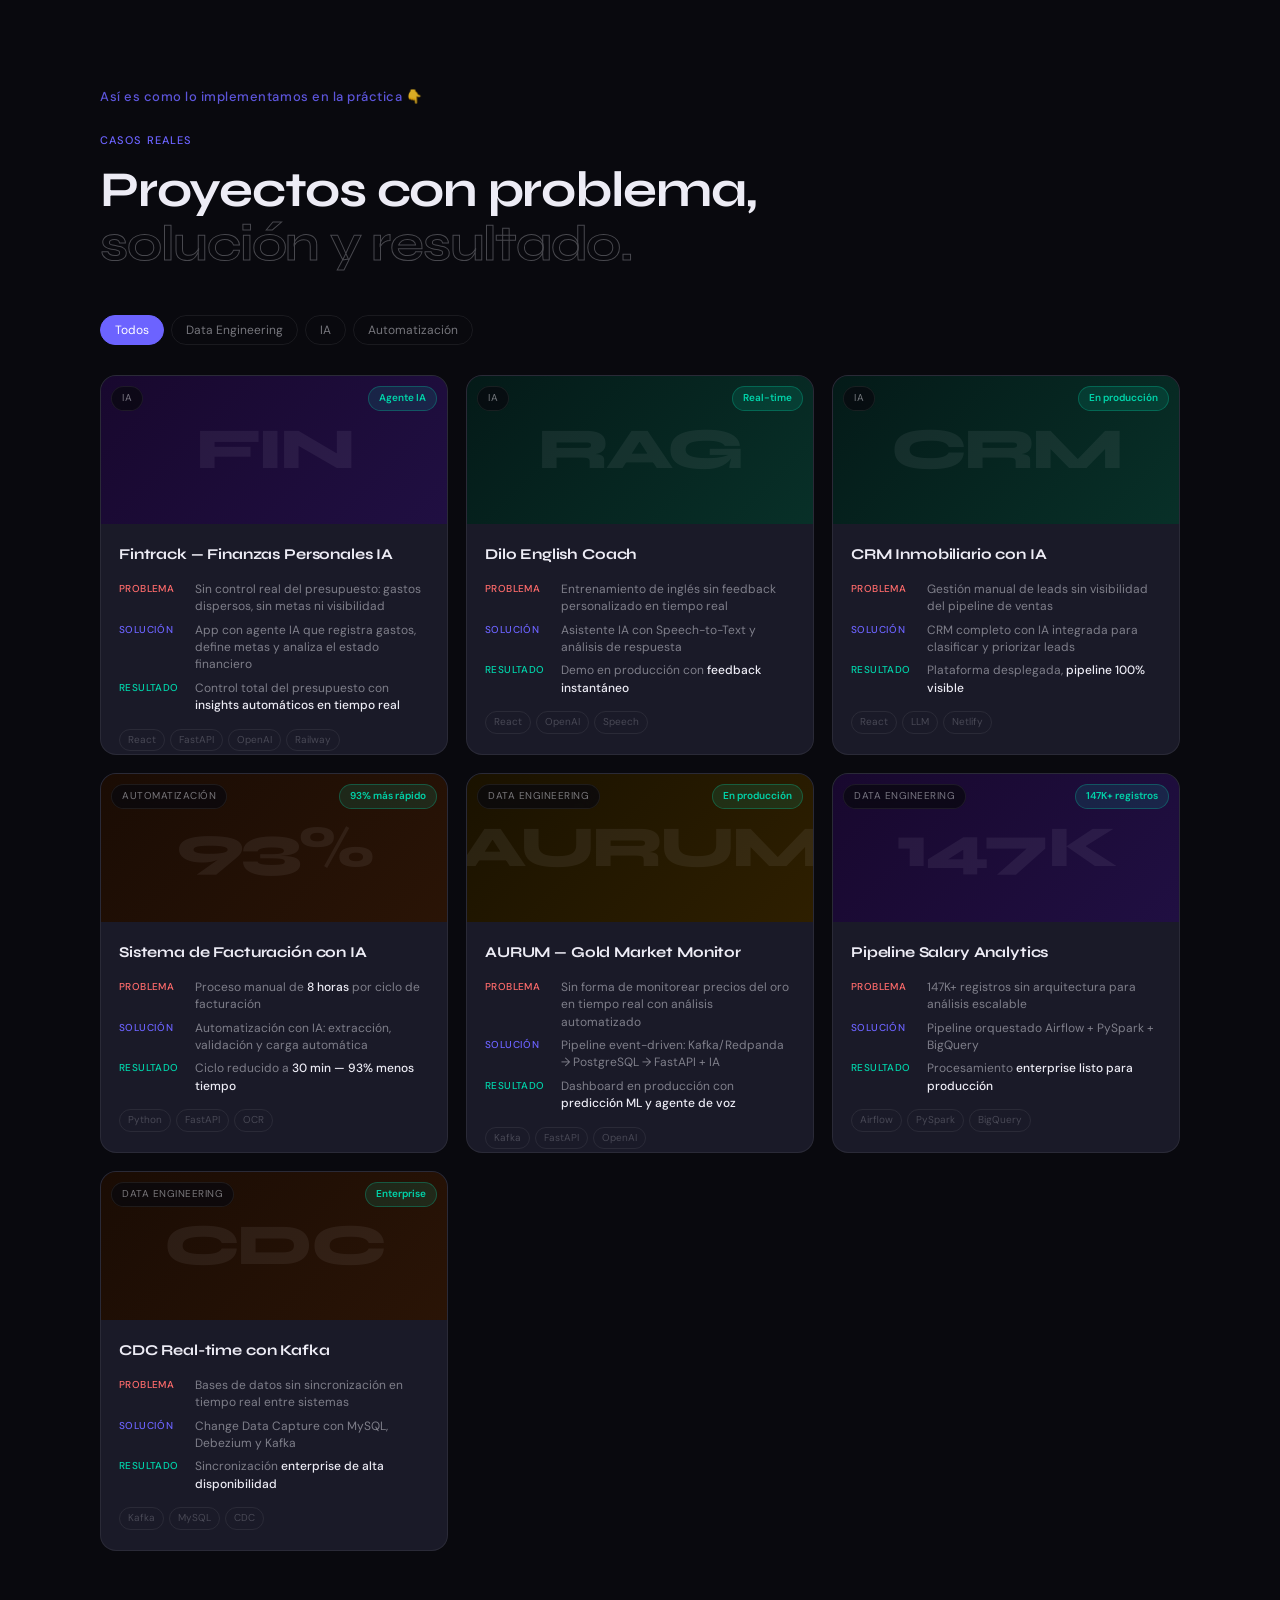
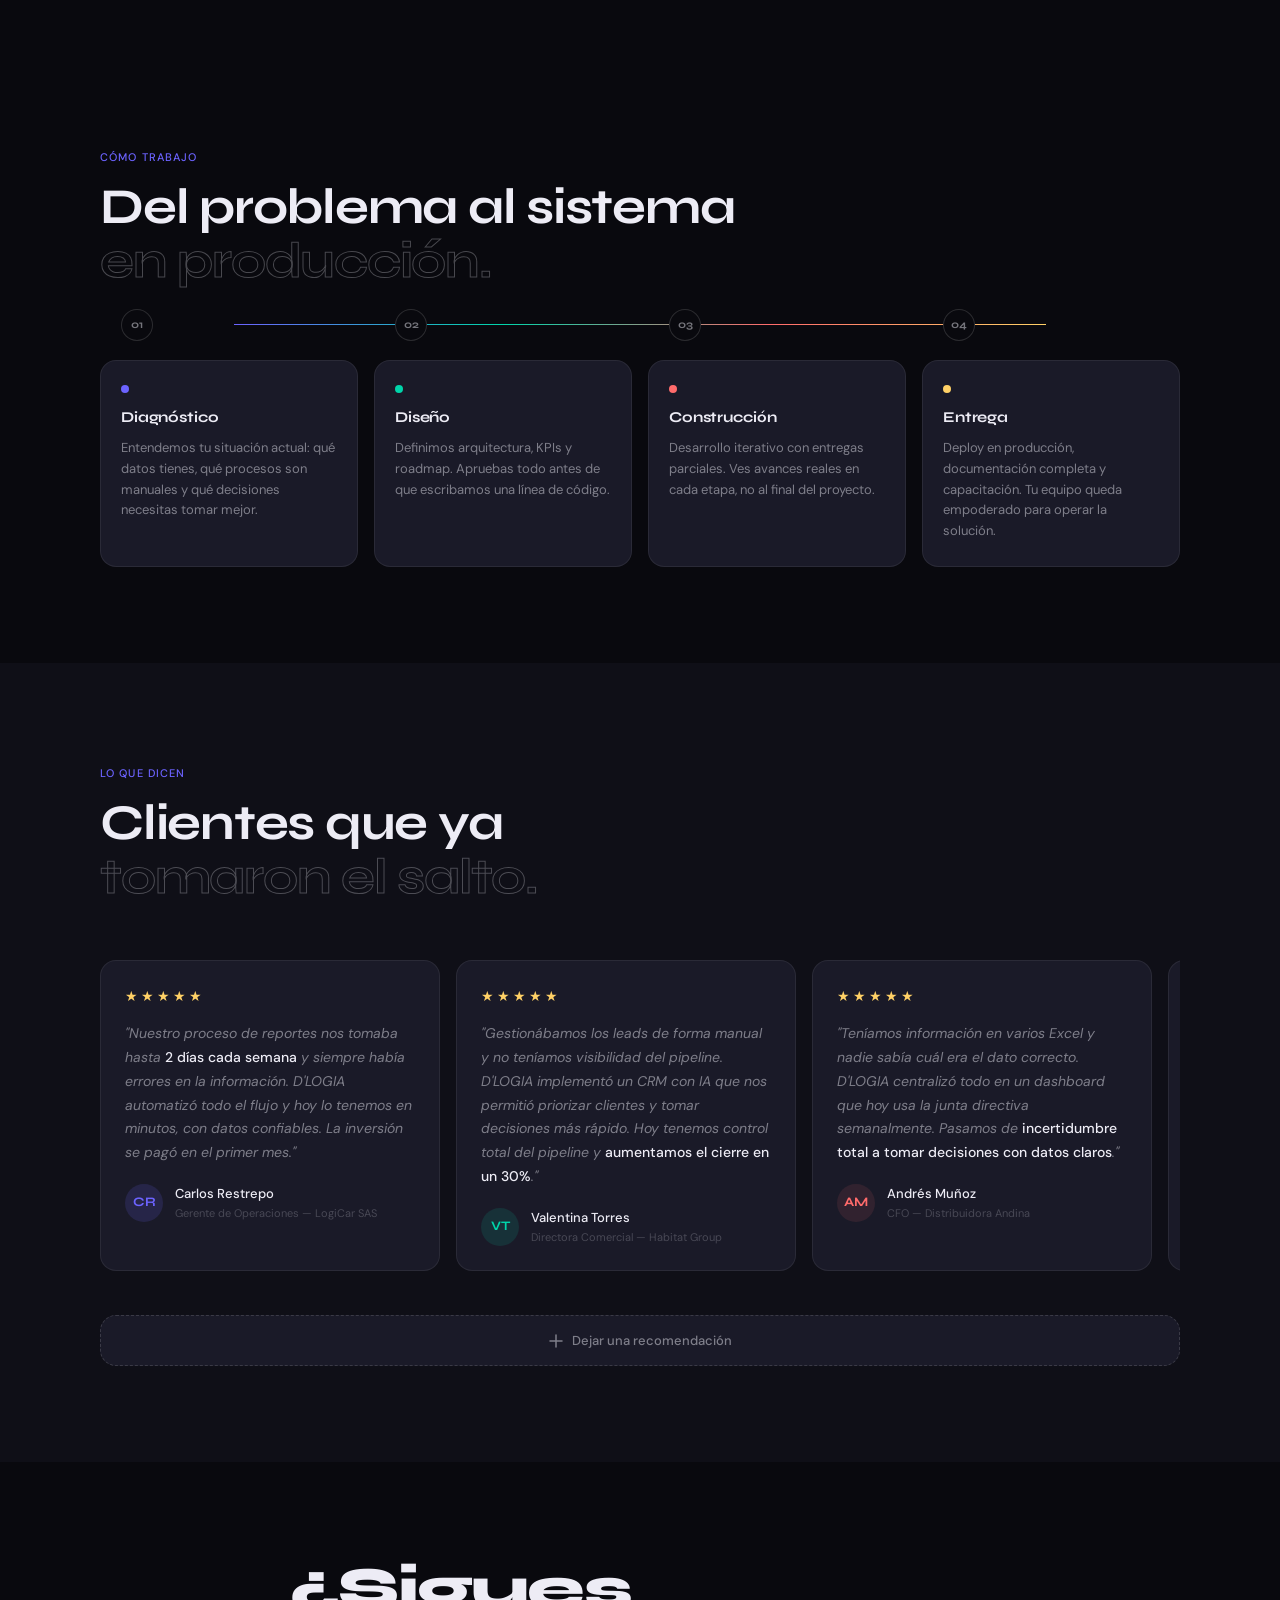
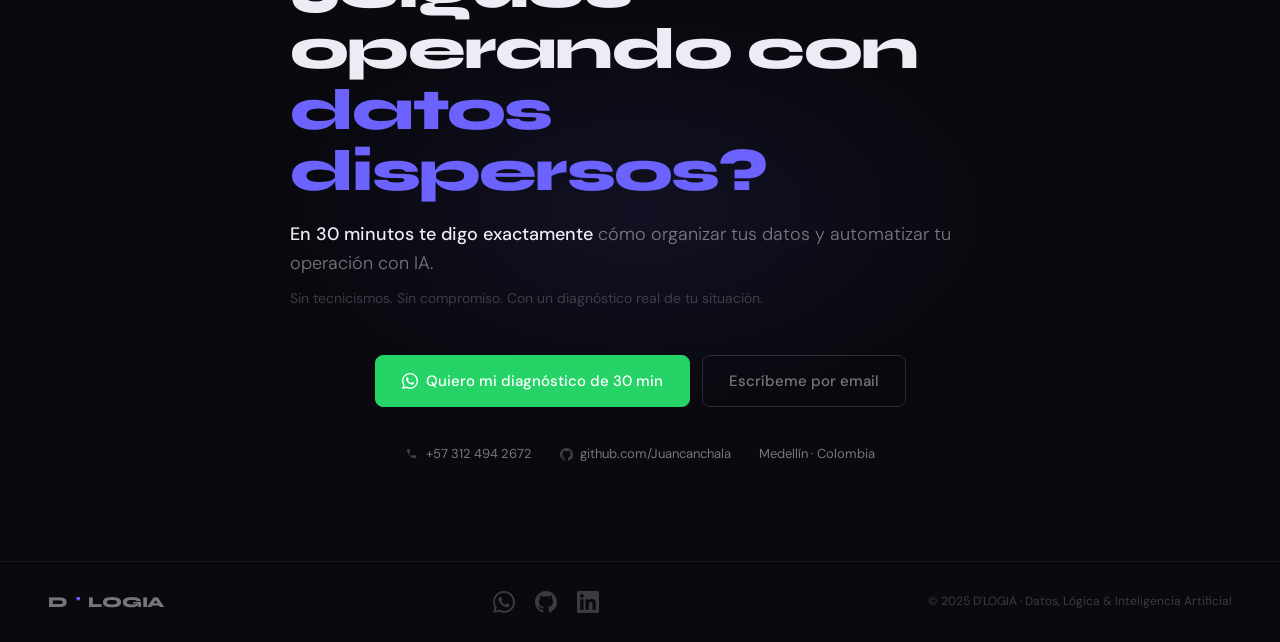
==== commit 8f1f19d5: "feat: add AURUM Gold Market Monitor to projects section Replace generic Gold Analytics placeholder w" ====
--- a/index.html
+++ b/index.html
@@ -21,6 +21,7 @@
   <link rel="stylesheet" href="css/hero.css?v=5">
   <link rel="stylesheet" href="css/sections.css?v=5">
   <link rel="stylesheet" href="css/chat.css?v=5">
+  <link rel="stylesheet" href="css/agent-preview.css?v=1">
 </head>
 <body>
 
@@ -671,6 +672,72 @@
   </div>
   <div class="f-copy">© 2025 D'LOGIA · Datos, Lógica & Inteligencia Artificial</div>
 </footer>
+
+
+<!-- ══════════════════════════════════
+     HERO AGENT PREVIEW WIDGET
+══════════════════════════════════ -->
+
+<!-- Desktop: fixed right panel -->
+<div id="agent-preview">
+  <div class="ap-label">SIMULA TU AGENTE</div>
+
+  <div class="ap-chat">
+    <div class="ap-msg ap-msg--bot" id="apm-1">
+      <span class="ap-avatar">🤖</span>
+      <div class="ap-bubble">¡Hola! ¿Qué tipo de negocio tienes?</div>
+    </div>
+    <div class="ap-msg ap-msg--user" id="apm-2">
+      <div class="ap-bubble">Tengo una clínica dental</div>
+    </div>
+    <div class="ap-msg ap-msg--bot" id="apm-3">
+      <span class="ap-avatar">🤖</span>
+      <div class="ap-bubble">Perfecto 🦷 Agendo citas, FAQ y recordatorios automáticos</div>
+    </div>
+  </div>
+
+  <div class="ap-industries">
+    <button class="ap-ind" data-i="barberia"
+      data-user="Tengo una barbería"
+      data-bot="¡Genial ✂️ Gestiono citas y disponibilidad en tiempo real!">
+      ✂️ <span>Barbería</span>
+    </button>
+    <button class="ap-ind active" data-i="dental"
+      data-user="Tengo una clínica dental"
+      data-bot="Perfecto 🦷 Agendo citas, FAQ y recordatorios automáticos">
+      🦷 <span>Dental</span>
+    </button>
+    <button class="ap-ind" data-i="retail"
+      data-user="Tengo una tienda online"
+      data-bot="¡Excelente 🛍️ Tu agente atiende pedidos y consultas 24/7!">
+      🛍️ <span>Retail</span>
+    </button>
+    <button class="ap-ind" data-i="empresas"
+      data-user="Tenemos 200 empleados"
+      data-bot="Ideal 🏢 Automatizo onboarding, soporte TI e intranets">
+      🏢 <span>Empresas</span>
+    </button>
+  </div>
+
+  <a id="ap-cta" href="agentes/dlogia-agent-studio.html?industry=dental" target="_blank" class="ap-cta">
+    Simula tu agente
+    <svg class="ap-cta-arrow" width="14" height="14" viewBox="0 0 14 14" fill="none">
+      <path d="M1 7h12M8 2l5 5-5 5" stroke="currentColor" stroke-width="1.5" stroke-linecap="round" stroke-linejoin="round"/>
+    </svg>
+  </a>
+
+  <div class="ap-powered">D'LOGIA · AI Agent Studio</div>
+</div>
+
+<!-- Mobile: sticky bottom banner -->
+<div id="agent-preview-mobile">
+  <div class="apm-left">
+    <div class="apm-dot"></div>
+    <div class="apm-text"><strong>Simula tu agente</strong> · Barbería, Dental, Retail&hellip;</div>
+  </div>
+  <span class="apm-badge">DEMO LIVE</span>
+  <a href="agentes/dlogia-agent-studio.html" target="_blank" class="apm-btn">Probar →</a>
+</div>
 
 
 <!-- ══════════════════════════════════
--- a/css/agent-preview.css
+++ b/css/agent-preview.css
@@ -0,0 +1,306 @@
+/* ═══════════════════════════════════════════
+   D'LOGIA — Hero Agent Preview Widget
+   agent-preview.css
+═══════════════════════════════════════════ */
+
+/* ── Desktop: fixed right panel ─────────── */
+#agent-preview {
+  position: fixed;
+  right: 28px;
+  top: 50%;
+  transform: translateY(-50%) translateX(32px);
+  width: 272px;
+  z-index: 100;
+  background: rgba(9, 9, 14, 0.82);
+  backdrop-filter: blur(18px);
+  -webkit-backdrop-filter: blur(18px);
+  border: 1px solid rgba(108, 99, 255, 0.32);
+  border-radius: var(--r-xl);
+  padding: 20px;
+  box-shadow:
+    0 0 0 1px rgba(108, 99, 255, 0.07),
+    0 28px 56px rgba(0, 0, 0, 0.7),
+    inset 0 1px 0 rgba(255, 255, 255, 0.04);
+  opacity: 0;
+  pointer-events: none;
+  transition:
+    opacity 0.5s ease,
+    transform 0.55s cubic-bezier(0.34, 1.56, 0.64, 1);
+}
+
+/* Glowing top edge */
+#agent-preview::before {
+  content: '';
+  position: absolute;
+  top: 0; left: 20%; right: 20%;
+  height: 1px;
+  background: linear-gradient(90deg,
+    transparent 0%,
+    rgba(108, 99, 255, 0.8) 50%,
+    transparent 100%);
+  border-radius: 1px;
+}
+
+#agent-preview.ap-visible {
+  opacity: 1;
+  transform: translateY(-50%) translateX(0);
+  pointer-events: all;
+}
+
+/* Only show on wide viewports to avoid overlap with hero content */
+@media (max-width: 1279px) {
+  #agent-preview { display: none; }
+}
+
+/* ── Label ─────────────────────────────── */
+.ap-label {
+  font-family: var(--fd);
+  font-size: 9px;
+  font-weight: 600;
+  letter-spacing: 0.14em;
+  text-transform: uppercase;
+  color: var(--accent);
+  display: flex;
+  align-items: center;
+  gap: 6px;
+  margin-bottom: 14px;
+}
+.ap-label::before {
+  content: '';
+  width: 6px; height: 6px;
+  border-radius: 50%;
+  background: var(--accent);
+  animation: ap-dot-pulse 2s ease-in-out infinite;
+  flex-shrink: 0;
+}
+@keyframes ap-dot-pulse {
+  0%, 100% { opacity: 1; transform: scale(1); }
+  50%       { opacity: 0.3; transform: scale(0.55); }
+}
+
+/* ── Chat simulation ────────────────────── */
+.ap-chat {
+  display: flex;
+  flex-direction: column;
+  gap: 8px;
+  margin-bottom: 16px;
+  min-height: 118px;
+}
+
+.ap-msg {
+  display: flex;
+  align-items: flex-end;
+  gap: 7px;
+  opacity: 0;
+  transform: translateY(8px);
+  transition: opacity 0.3s ease, transform 0.3s ease;
+}
+.ap-msg.visible {
+  opacity: 1;
+  transform: translateY(0);
+}
+.ap-msg--user { flex-direction: row-reverse; }
+
+.ap-avatar {
+  width: 22px; height: 22px;
+  border-radius: 50%;
+  background: var(--accentL);
+  border: 1px solid rgba(108, 99, 255, 0.22);
+  display: flex;
+  align-items: center;
+  justify-content: center;
+  font-size: 12px;
+  flex-shrink: 0;
+  line-height: 1;
+}
+
+.ap-bubble {
+  font-size: 12px;
+  line-height: 1.5;
+  padding: 8px 11px;
+  border-radius: 13px;
+  max-width: 196px;
+  transition: opacity 0.18s ease;
+}
+.ap-msg--bot .ap-bubble {
+  background: rgba(255, 255, 255, 0.05);
+  border: 1px solid var(--border);
+  color: var(--text);
+  border-bottom-left-radius: 4px;
+}
+.ap-msg--user .ap-bubble {
+  background: var(--accent);
+  color: #fff;
+  border-bottom-right-radius: 4px;
+}
+
+/* Blinking cursor on last bot message */
+#apm-3 .ap-bubble::after {
+  content: '▋';
+  font-size: 10px;
+  margin-left: 2px;
+  color: var(--teal);
+  animation: ap-cursor 0.9s step-end infinite;
+}
+@keyframes ap-cursor {
+  0%, 100% { opacity: 1; }
+  50%       { opacity: 0; }
+}
+
+/* ── Industry chips ─────────────────────── */
+.ap-industries {
+  display: grid;
+  grid-template-columns: 1fr 1fr;
+  gap: 5px;
+  margin-bottom: 14px;
+}
+
+.ap-ind {
+  font-family: var(--fb);
+  font-size: 11px;
+  padding: 6px 8px;
+  background: rgba(255, 255, 255, 0.03);
+  border: 1px solid var(--border);
+  border-radius: var(--r-sm);
+  color: var(--muted);
+  cursor: pointer;
+  display: flex;
+  align-items: center;
+  gap: 5px;
+  transition: border-color var(--t-fast), background var(--t-fast), color var(--t-fast);
+  text-align: left;
+}
+.ap-ind span {
+  white-space: nowrap;
+  overflow: hidden;
+  text-overflow: ellipsis;
+}
+.ap-ind:hover {
+  border-color: rgba(108, 99, 255, 0.35);
+  color: var(--text);
+}
+.ap-ind.active {
+  border-color: rgba(108, 99, 255, 0.55);
+  background: var(--accentL);
+  color: var(--text);
+}
+
+/* ── CTA button ─────────────────────────── */
+.ap-cta {
+  display: flex;
+  align-items: center;
+  justify-content: center;
+  gap: 8px;
+  width: 100%;
+  padding: 11px 16px;
+  background: linear-gradient(135deg, #6c63ff 0%, #5550e8 100%);
+  border-radius: var(--r-sm);
+  color: #fff;
+  font-family: var(--fb);
+  font-size: 13px;
+  font-weight: 500;
+  transition: filter var(--t-base), transform var(--t-fast);
+}
+.ap-cta:hover {
+  filter: brightness(1.14);
+  transform: translateY(-1px);
+}
+.ap-cta:hover .ap-cta-arrow { transform: translateX(3px); }
+.ap-cta-arrow { transition: transform var(--t-fast); }
+
+/* ── Powered line ───────────────────────── */
+.ap-powered {
+  text-align: center;
+  font-size: 9.5px;
+  color: var(--dim);
+  margin-top: 11px;
+  letter-spacing: 0.07em;
+  text-transform: uppercase;
+}
+
+/* ══════════════════════════════════════════
+   Mobile: compact sticky bottom banner
+══════════════════════════════════════════ */
+#agent-preview-mobile {
+  display: none;
+  position: fixed;
+  bottom: 96px;
+  left: 0; right: 0;
+  z-index: 100;
+  padding: 10px 16px;
+  background: rgba(9, 9, 14, 0.96);
+  backdrop-filter: blur(12px);
+  -webkit-backdrop-filter: blur(12px);
+  border-top: 1px solid rgba(108, 99, 255, 0.22);
+  align-items: center;
+  gap: 12px;
+  /* entrance */
+  transform: translateY(100%);
+  opacity: 0;
+  transition: transform 0.4s cubic-bezier(0.34, 1.56, 0.64, 1), opacity 0.3s ease;
+}
+#agent-preview-mobile.ap-visible {
+  transform: translateY(0);
+  opacity: 1;
+}
+
+@media (max-width: 1279px) {
+  #agent-preview-mobile { display: flex; }
+}
+
+.apm-left {
+  display: flex;
+  align-items: center;
+  gap: 8px;
+  flex: 1;
+  min-width: 0;
+}
+.apm-dot {
+  width: 7px; height: 7px;
+  border-radius: 50%;
+  background: var(--accent);
+  flex-shrink: 0;
+  animation: ap-dot-pulse 2s ease-in-out infinite;
+}
+.apm-text {
+  font-size: 12.5px;
+  color: var(--text);
+  white-space: nowrap;
+  overflow: hidden;
+  text-overflow: ellipsis;
+}
+.apm-text strong { font-weight: 500; }
+.apm-badge {
+  font-size: 10px;
+  padding: 2px 7px;
+  background: var(--accentL);
+  border: 1px solid rgba(108, 99, 255, 0.3);
+  border-radius: var(--r-pill);
+  color: var(--accent);
+  white-space: nowrap;
+  flex-shrink: 0;
+}
+.apm-btn {
+  font-family: var(--fb);
+  font-size: 12.5px;
+  font-weight: 500;
+  padding: 7px 14px;
+  background: var(--accent);
+  color: #fff;
+  border: none;
+  border-radius: var(--r-sm);
+  text-decoration: none;
+  white-space: nowrap;
+  cursor: pointer;
+  flex-shrink: 0;
+  transition: background var(--t-fast);
+}
+.apm-btn:hover { background: var(--accentH); }
+
+@media (max-width: 600px) {
+  #agent-preview-mobile {
+    bottom: 96px;
+    padding: 9px 14px;
+  }
+  .apm-badge { display: none; }
+}
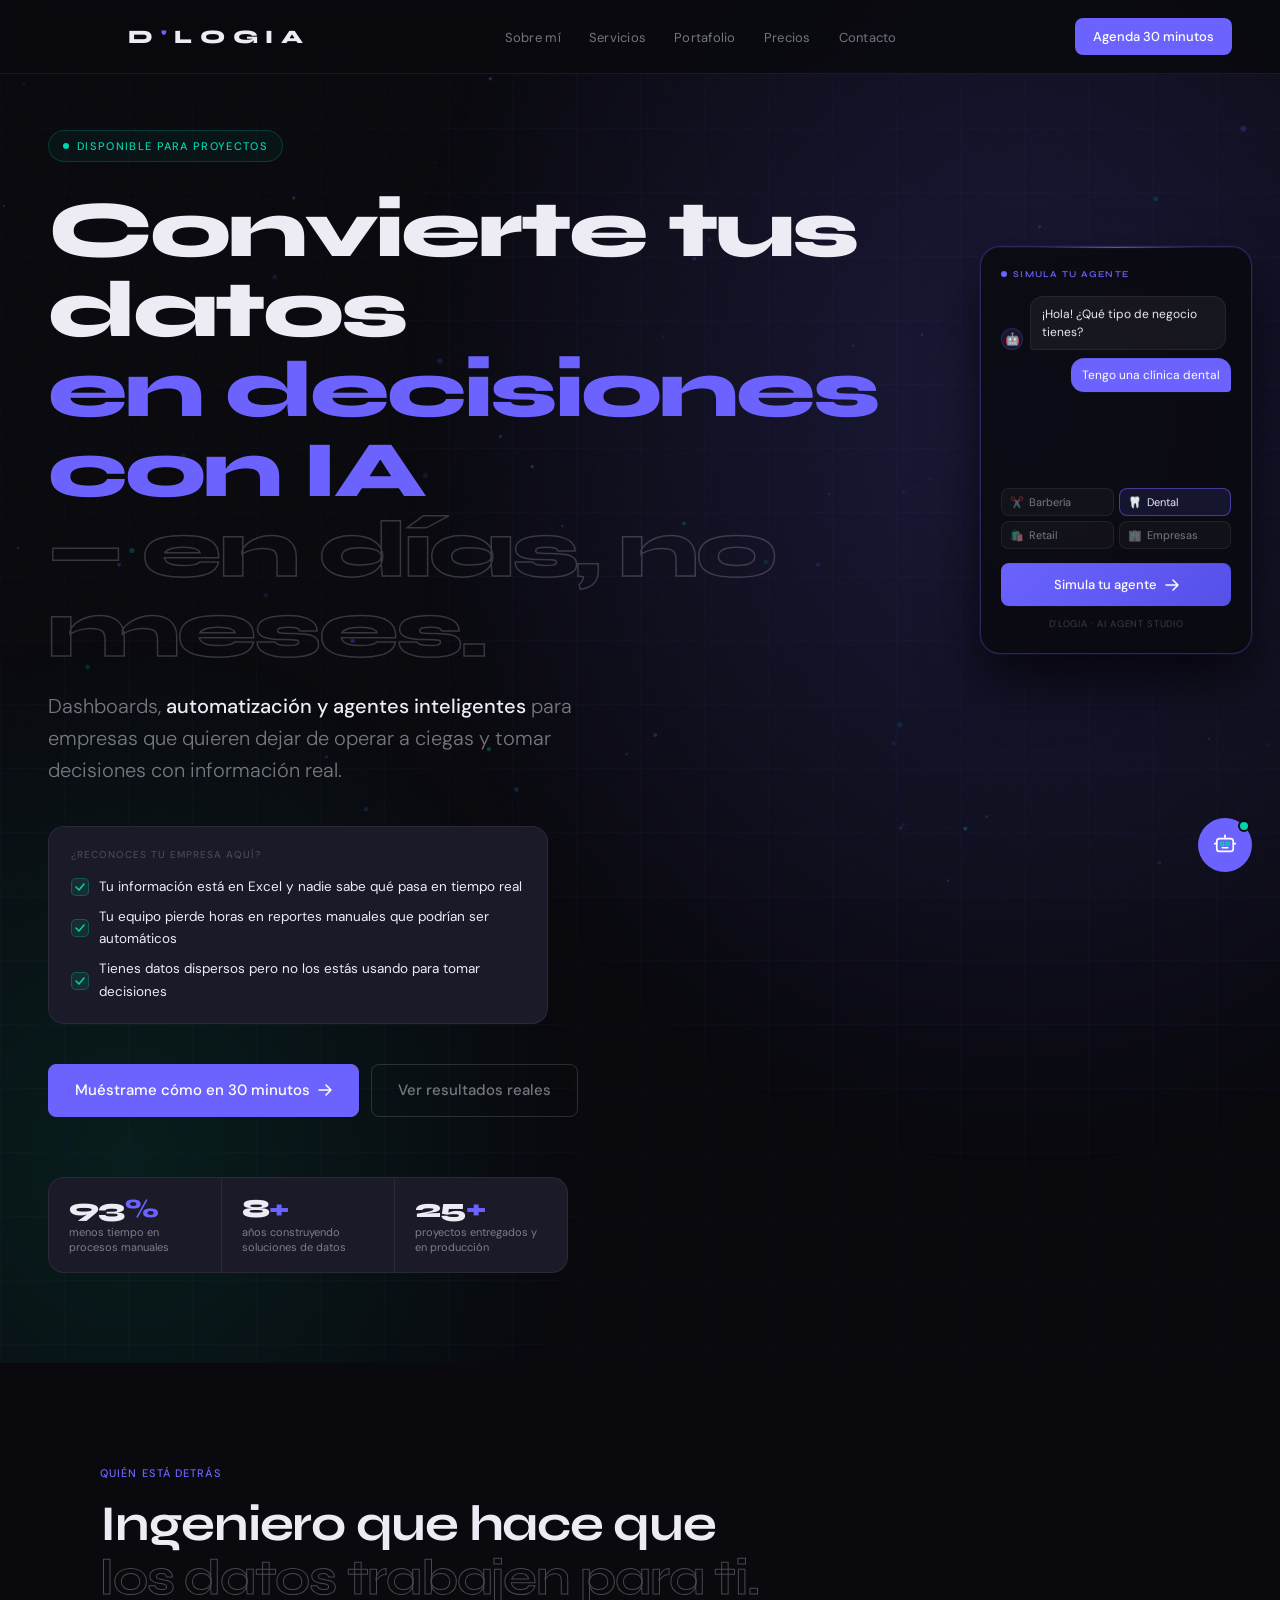
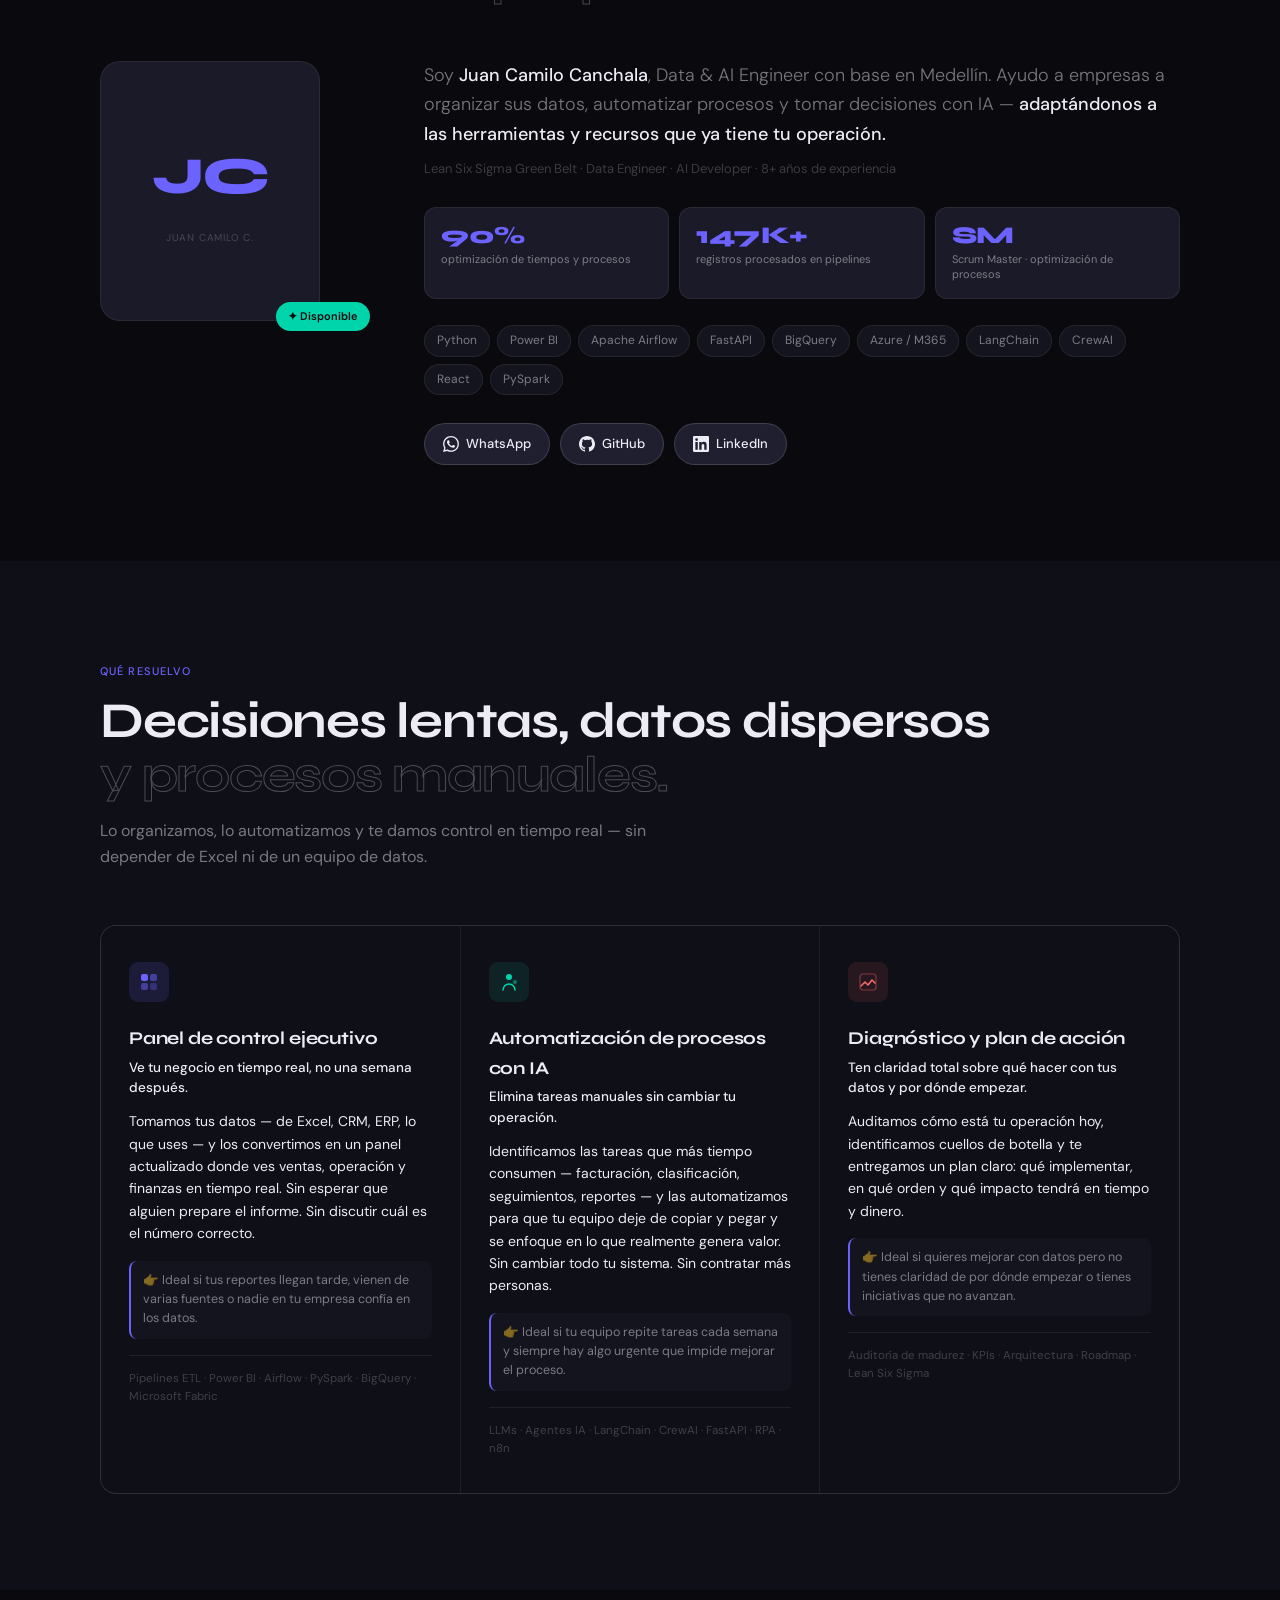
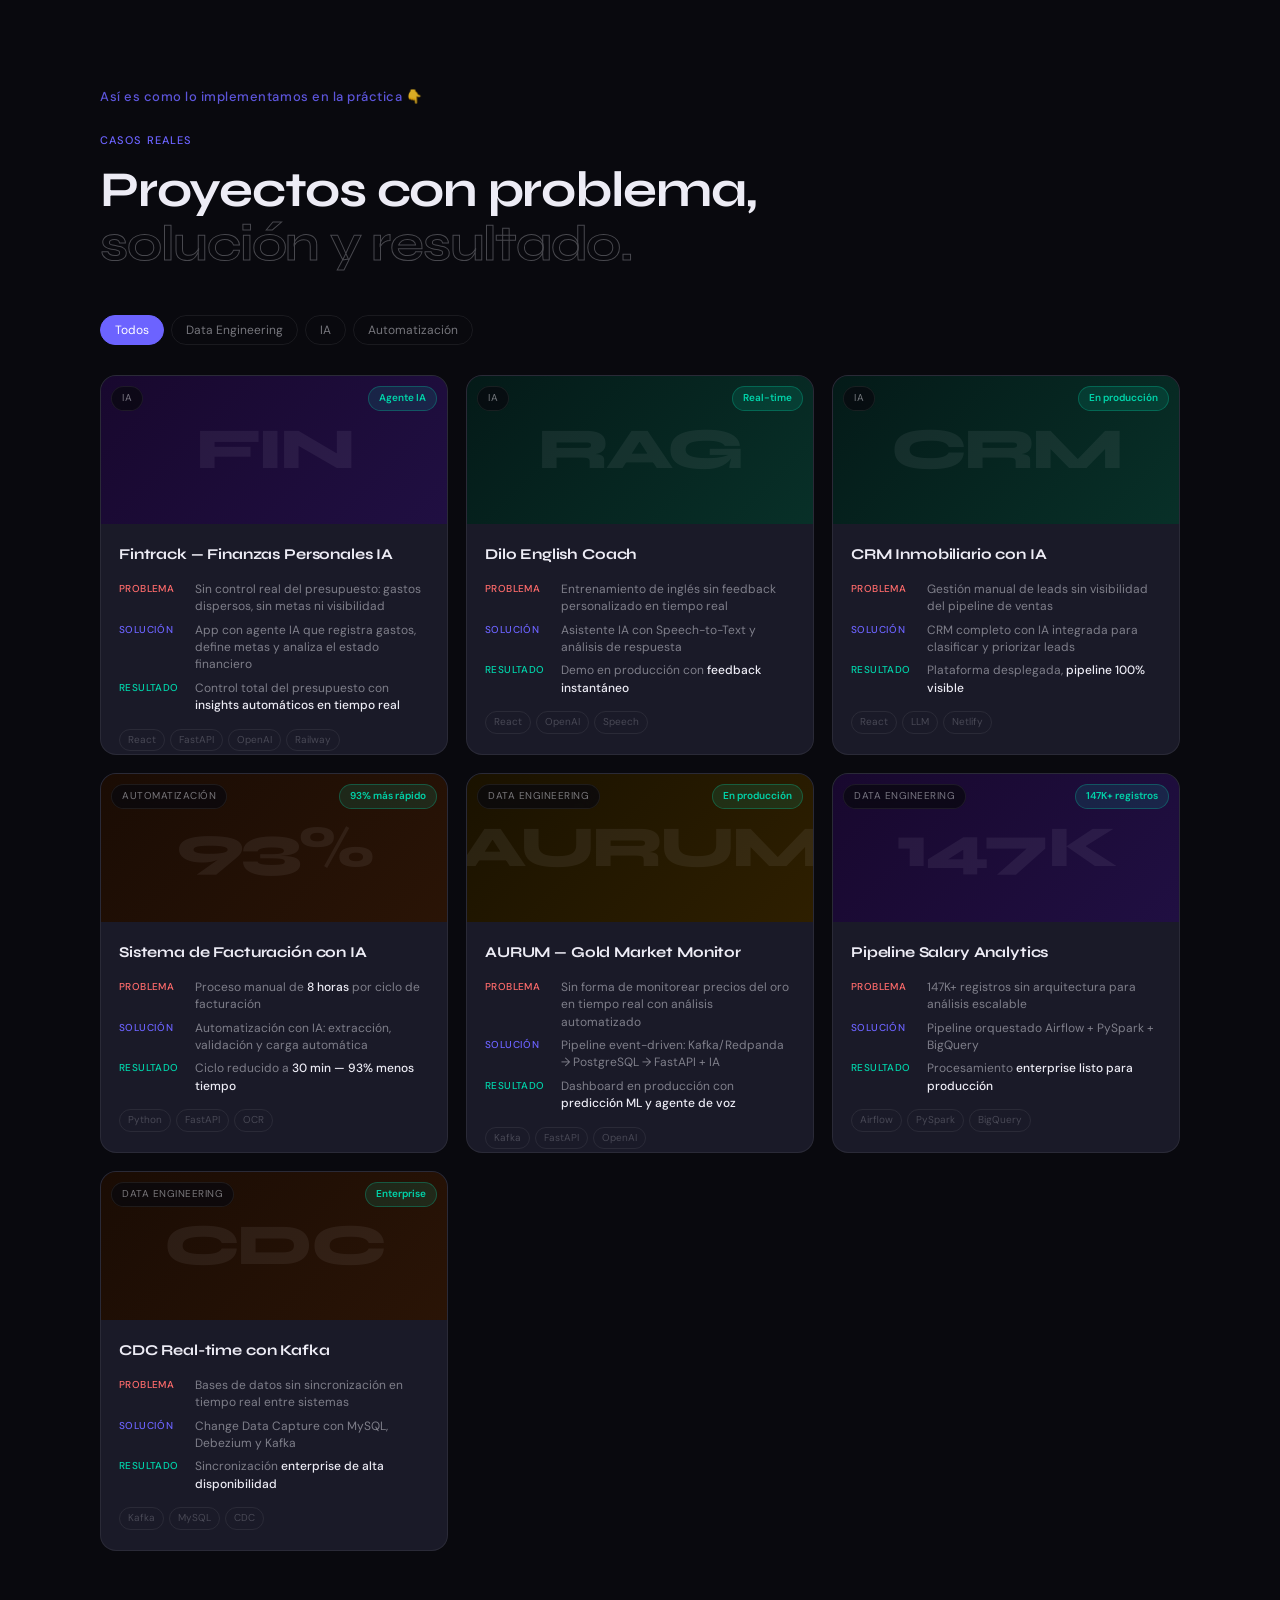
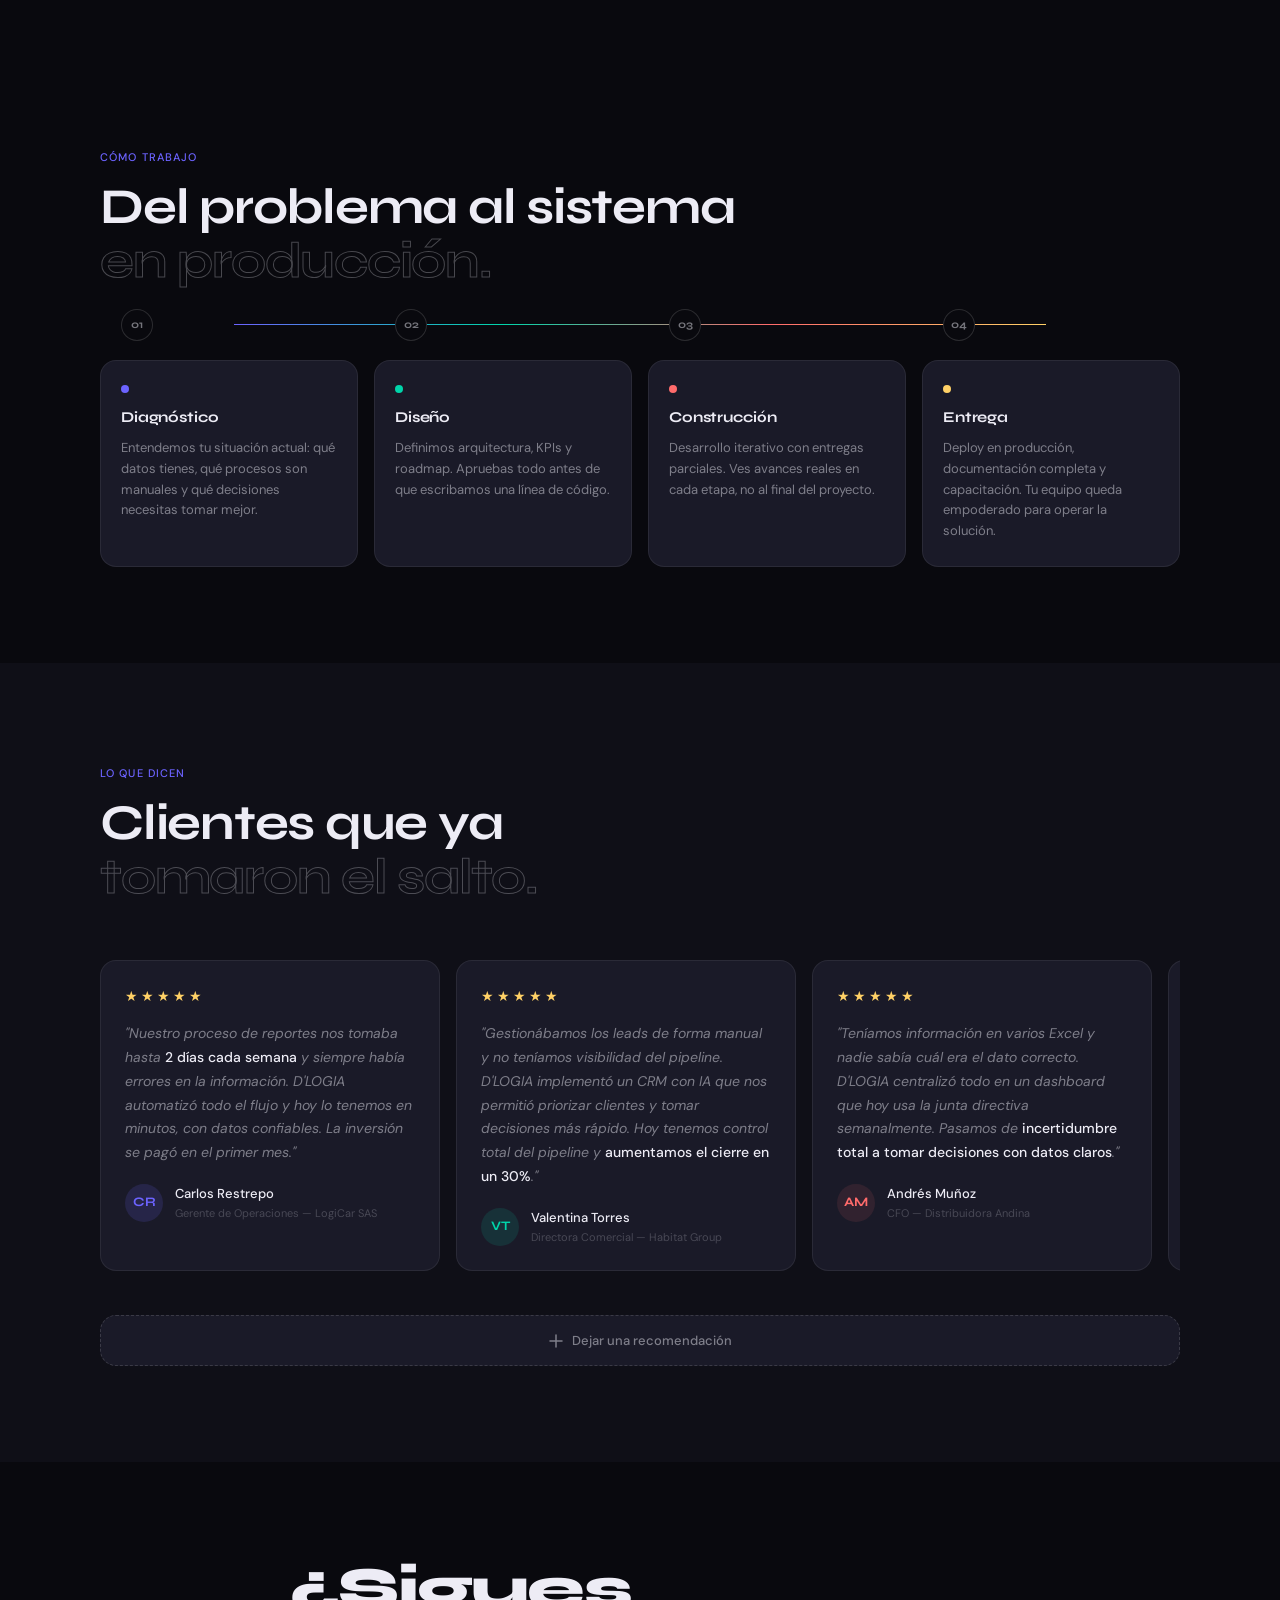
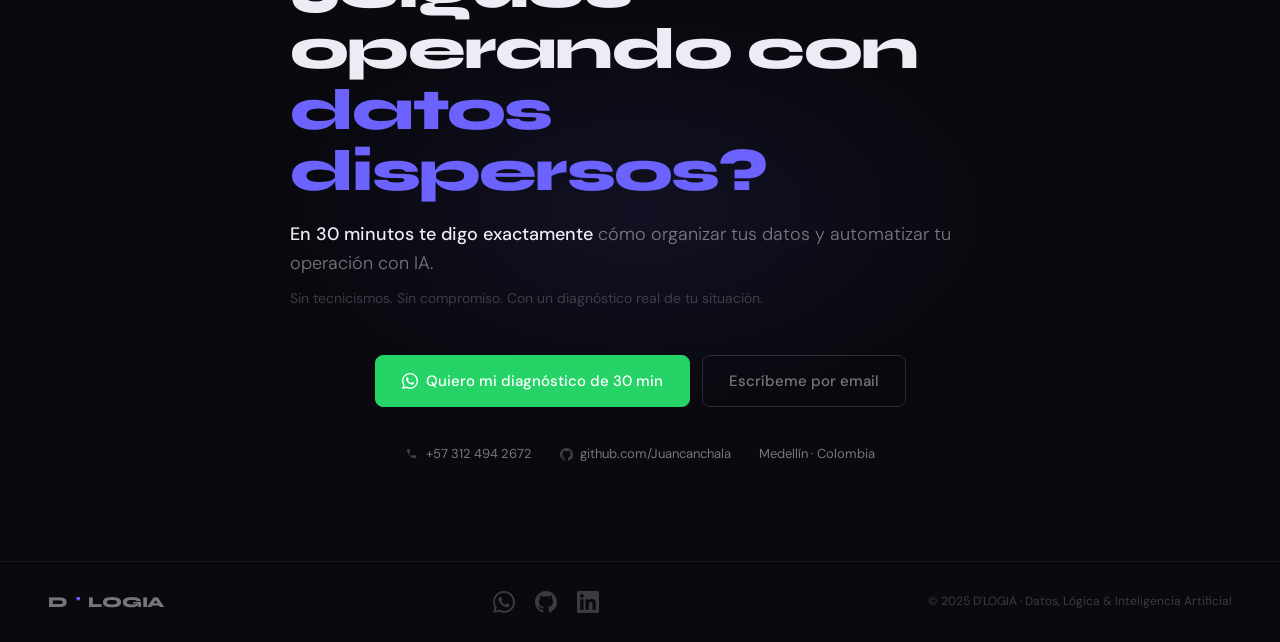
==== commit c7e06f71: "fix: add agentes/ to git and simplify mobile pill button - Track agentes/dlogia-agent-studio.html so" ====
--- a/index.html
+++ b/index.html
@@ -729,15 +729,11 @@
   <div class="ap-powered">D'LOGIA · AI Agent Studio</div>
 </div>
 
-<!-- Mobile: sticky bottom banner -->
-<div id="agent-preview-mobile">
-  <div class="apm-left">
-    <div class="apm-dot"></div>
-    <div class="apm-text"><strong>Simula tu agente</strong> · Barbería, Dental, Retail&hellip;</div>
-  </div>
-  <span class="apm-badge">DEMO LIVE</span>
-  <a href="agentes/dlogia-agent-studio.html" target="_blank" class="apm-btn">Probar →</a>
-</div>
+<!-- Mobile: compact pill button -->
+<a id="agent-preview-mobile" href="agentes/dlogia-agent-studio.html" target="_blank">
+  <span class="apm-dot"></span>
+  Simula agente
+</a>
 
 
 <!-- ══════════════════════════════════
--- a/css/agent-preview.css
+++ b/css/agent-preview.css
@@ -219,88 +219,51 @@
 }
 
 /* ══════════════════════════════════════════
-   Mobile: compact sticky bottom banner
+   Mobile: compact pill button (floats left,
+   above the chat button)
 ══════════════════════════════════════════ */
 #agent-preview-mobile {
   display: none;
   position: fixed;
-  bottom: 96px;
-  left: 0; right: 0;
+  bottom: 34px;
+  left: 24px;
   z-index: 100;
-  padding: 10px 16px;
-  background: rgba(9, 9, 14, 0.96);
-  backdrop-filter: blur(12px);
-  -webkit-backdrop-filter: blur(12px);
-  border-top: 1px solid rgba(108, 99, 255, 0.22);
-  align-items: center;
-  gap: 12px;
+  align-items: center;
+  gap: 7px;
+  padding: 9px 16px;
+  background: rgba(9, 9, 14, 0.9);
+  backdrop-filter: blur(14px);
+  -webkit-backdrop-filter: blur(14px);
+  border: 1px solid rgba(108, 99, 255, 0.4);
+  border-radius: var(--r-pill);
+  color: var(--text);
+  font-family: var(--fb);
+  font-size: 13px;
+  font-weight: 500;
+  box-shadow: 0 4px 20px rgba(108, 99, 255, 0.25);
+  text-decoration: none;
   /* entrance */
-  transform: translateY(100%);
+  transform: translateY(12px);
   opacity: 0;
-  transition: transform 0.4s cubic-bezier(0.34, 1.56, 0.64, 1), opacity 0.3s ease;
+  transition: transform 0.45s cubic-bezier(0.34, 1.56, 0.64, 1), opacity 0.3s ease,
+              box-shadow var(--t-fast);
 }
 #agent-preview-mobile.ap-visible {
   transform: translateY(0);
   opacity: 1;
 }
+#agent-preview-mobile:hover {
+  box-shadow: 0 6px 28px rgba(108, 99, 255, 0.45);
+}
 
 @media (max-width: 1279px) {
   #agent-preview-mobile { display: flex; }
 }
 
-.apm-left {
-  display: flex;
-  align-items: center;
-  gap: 8px;
-  flex: 1;
-  min-width: 0;
-}
 .apm-dot {
   width: 7px; height: 7px;
   border-radius: 50%;
-  background: var(--accent);
+  background: var(--teal);
   flex-shrink: 0;
   animation: ap-dot-pulse 2s ease-in-out infinite;
 }
-.apm-text {
-  font-size: 12.5px;
-  color: var(--text);
-  white-space: nowrap;
-  overflow: hidden;
-  text-overflow: ellipsis;
-}
-.apm-text strong { font-weight: 500; }
-.apm-badge {
-  font-size: 10px;
-  padding: 2px 7px;
-  background: var(--accentL);
-  border: 1px solid rgba(108, 99, 255, 0.3);
-  border-radius: var(--r-pill);
-  color: var(--accent);
-  white-space: nowrap;
-  flex-shrink: 0;
-}
-.apm-btn {
-  font-family: var(--fb);
-  font-size: 12.5px;
-  font-weight: 500;
-  padding: 7px 14px;
-  background: var(--accent);
-  color: #fff;
-  border: none;
-  border-radius: var(--r-sm);
-  text-decoration: none;
-  white-space: nowrap;
-  cursor: pointer;
-  flex-shrink: 0;
-  transition: background var(--t-fast);
-}
-.apm-btn:hover { background: var(--accentH); }
-
-@media (max-width: 600px) {
-  #agent-preview-mobile {
-    bottom: 96px;
-    padding: 9px 14px;
-  }
-  .apm-badge { display: none; }
-}
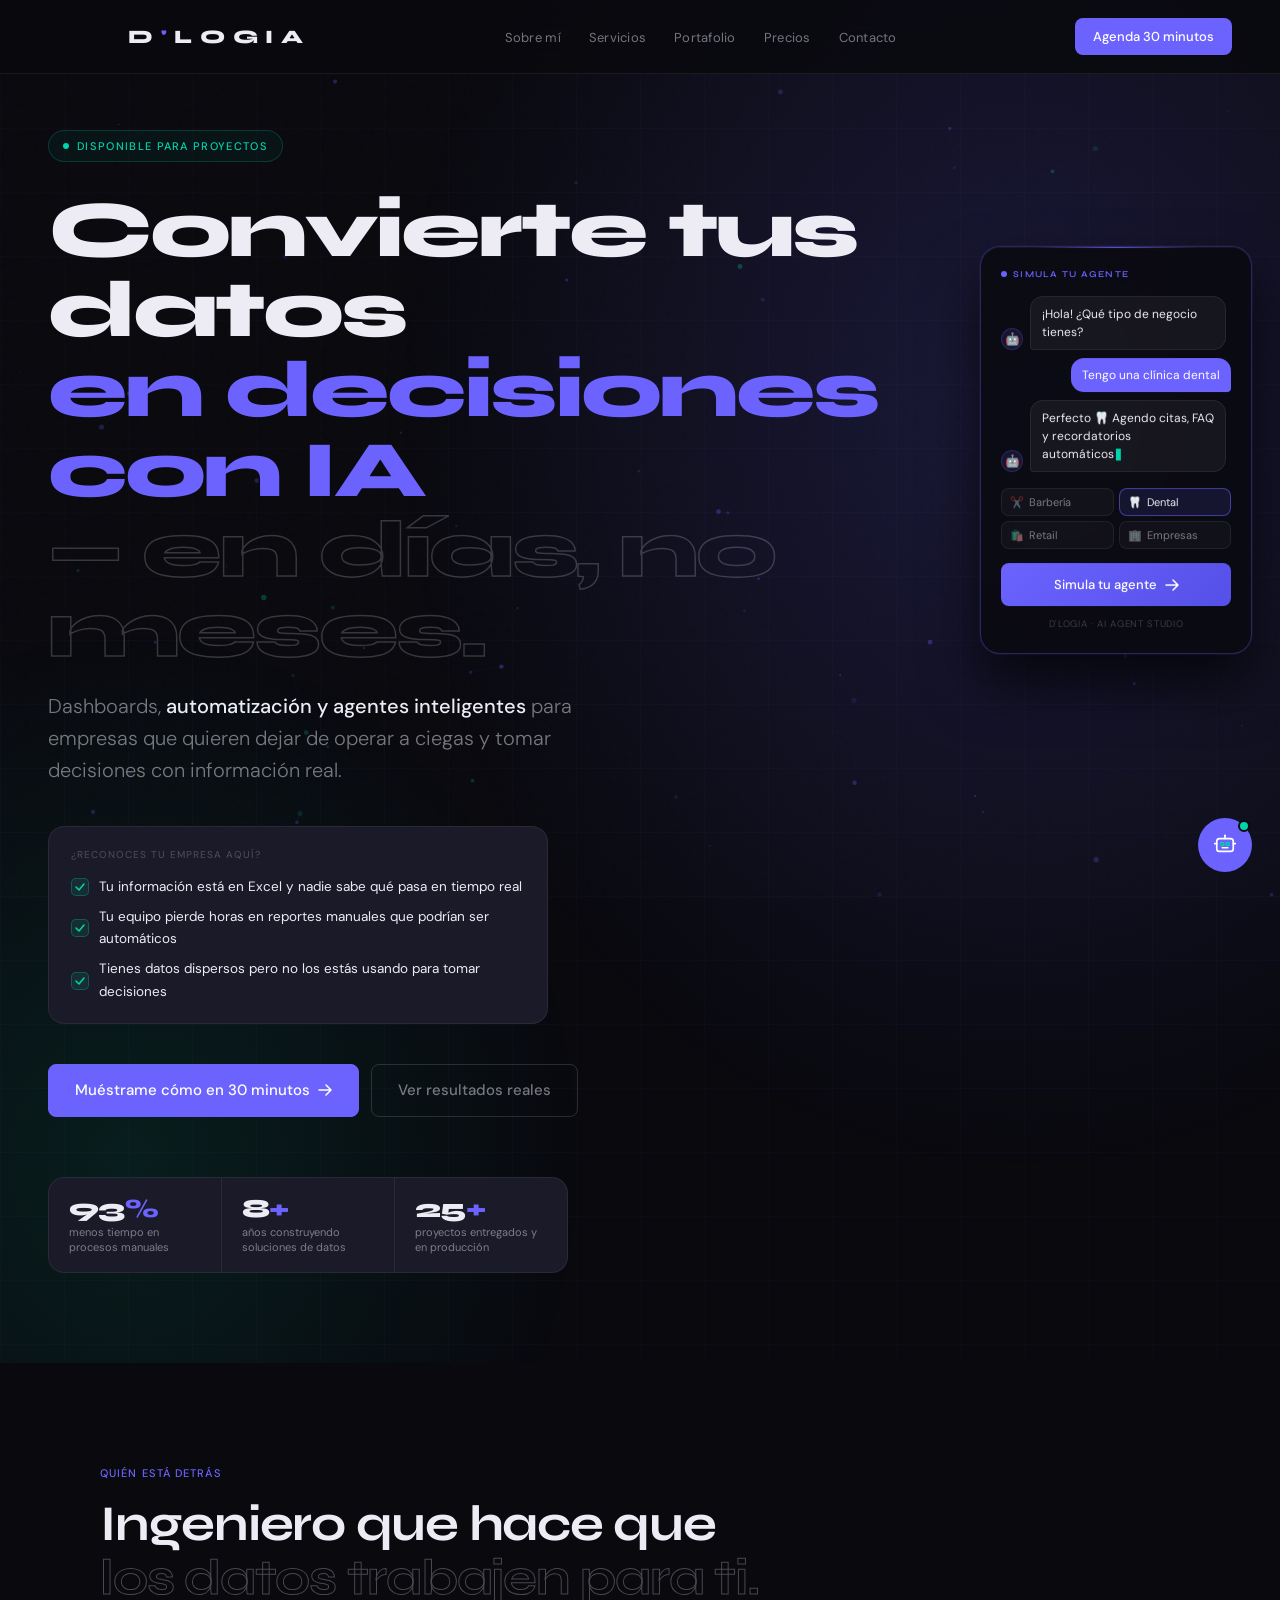
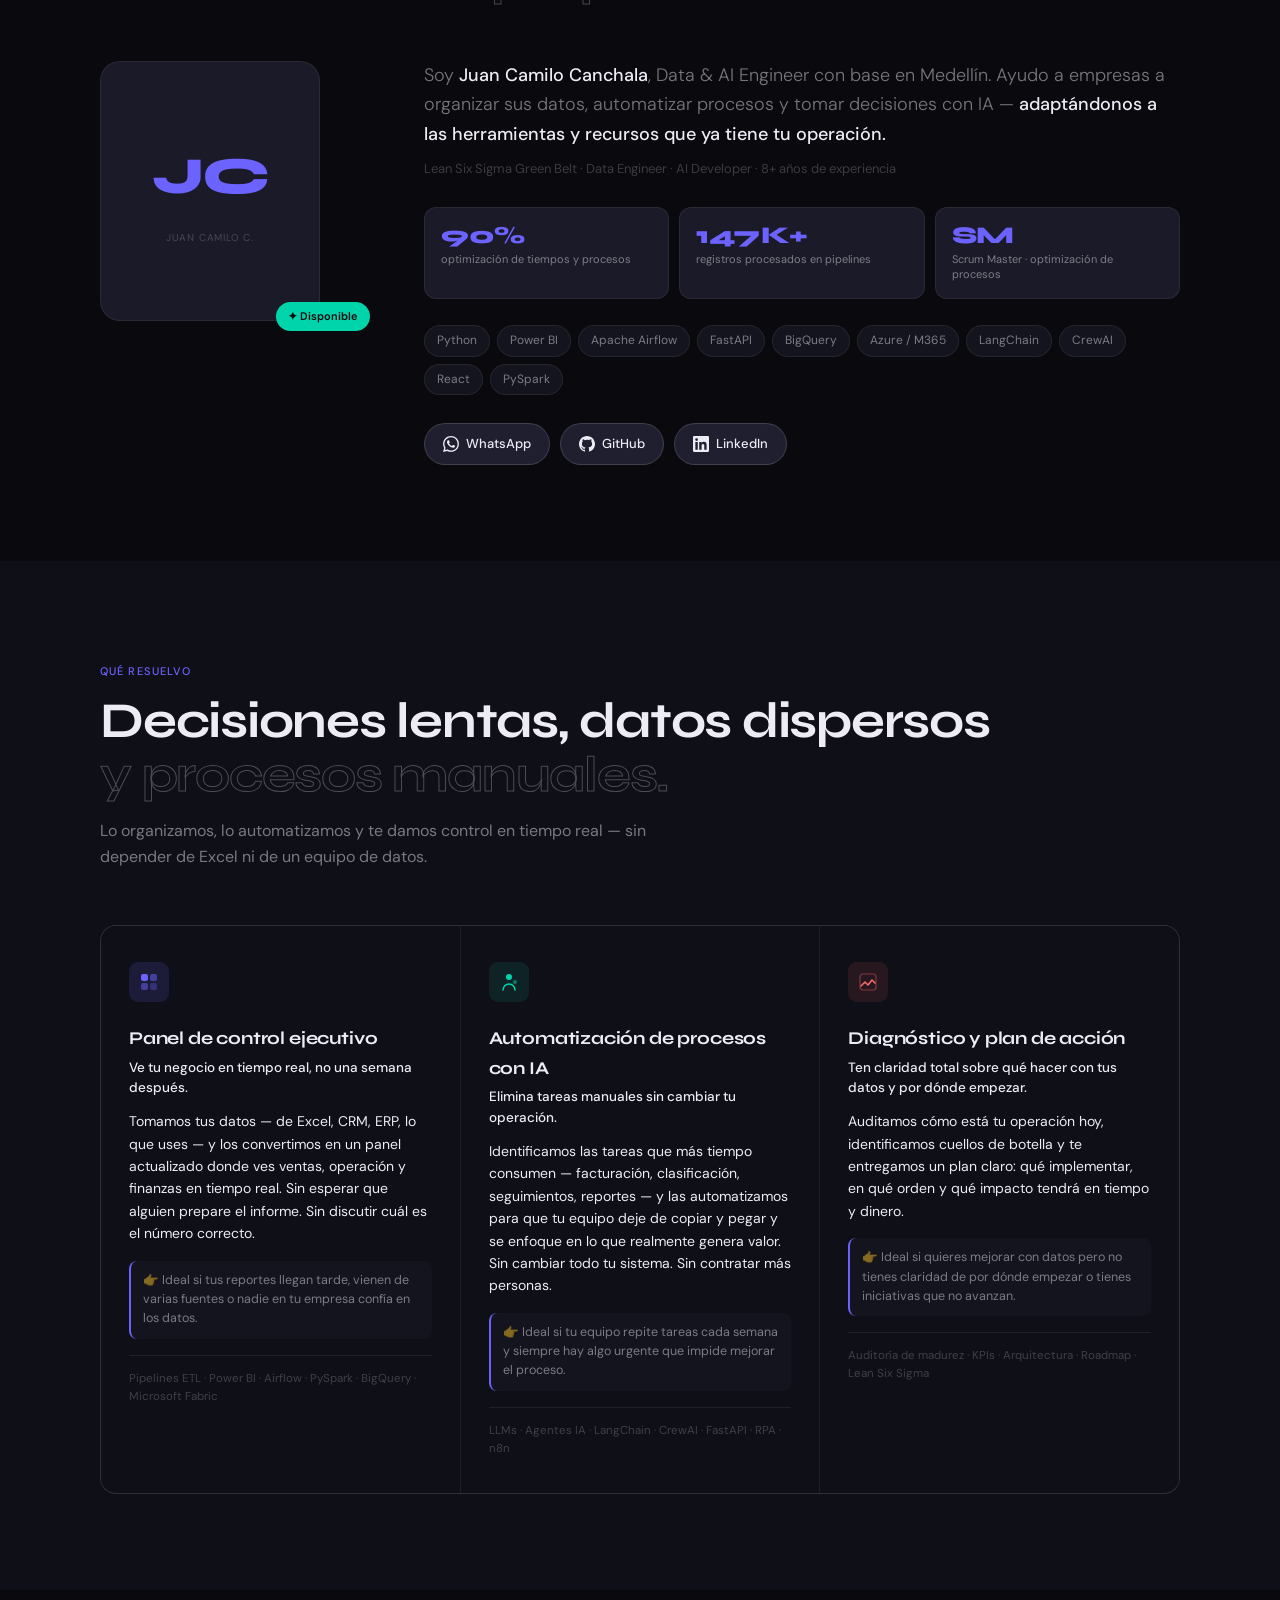
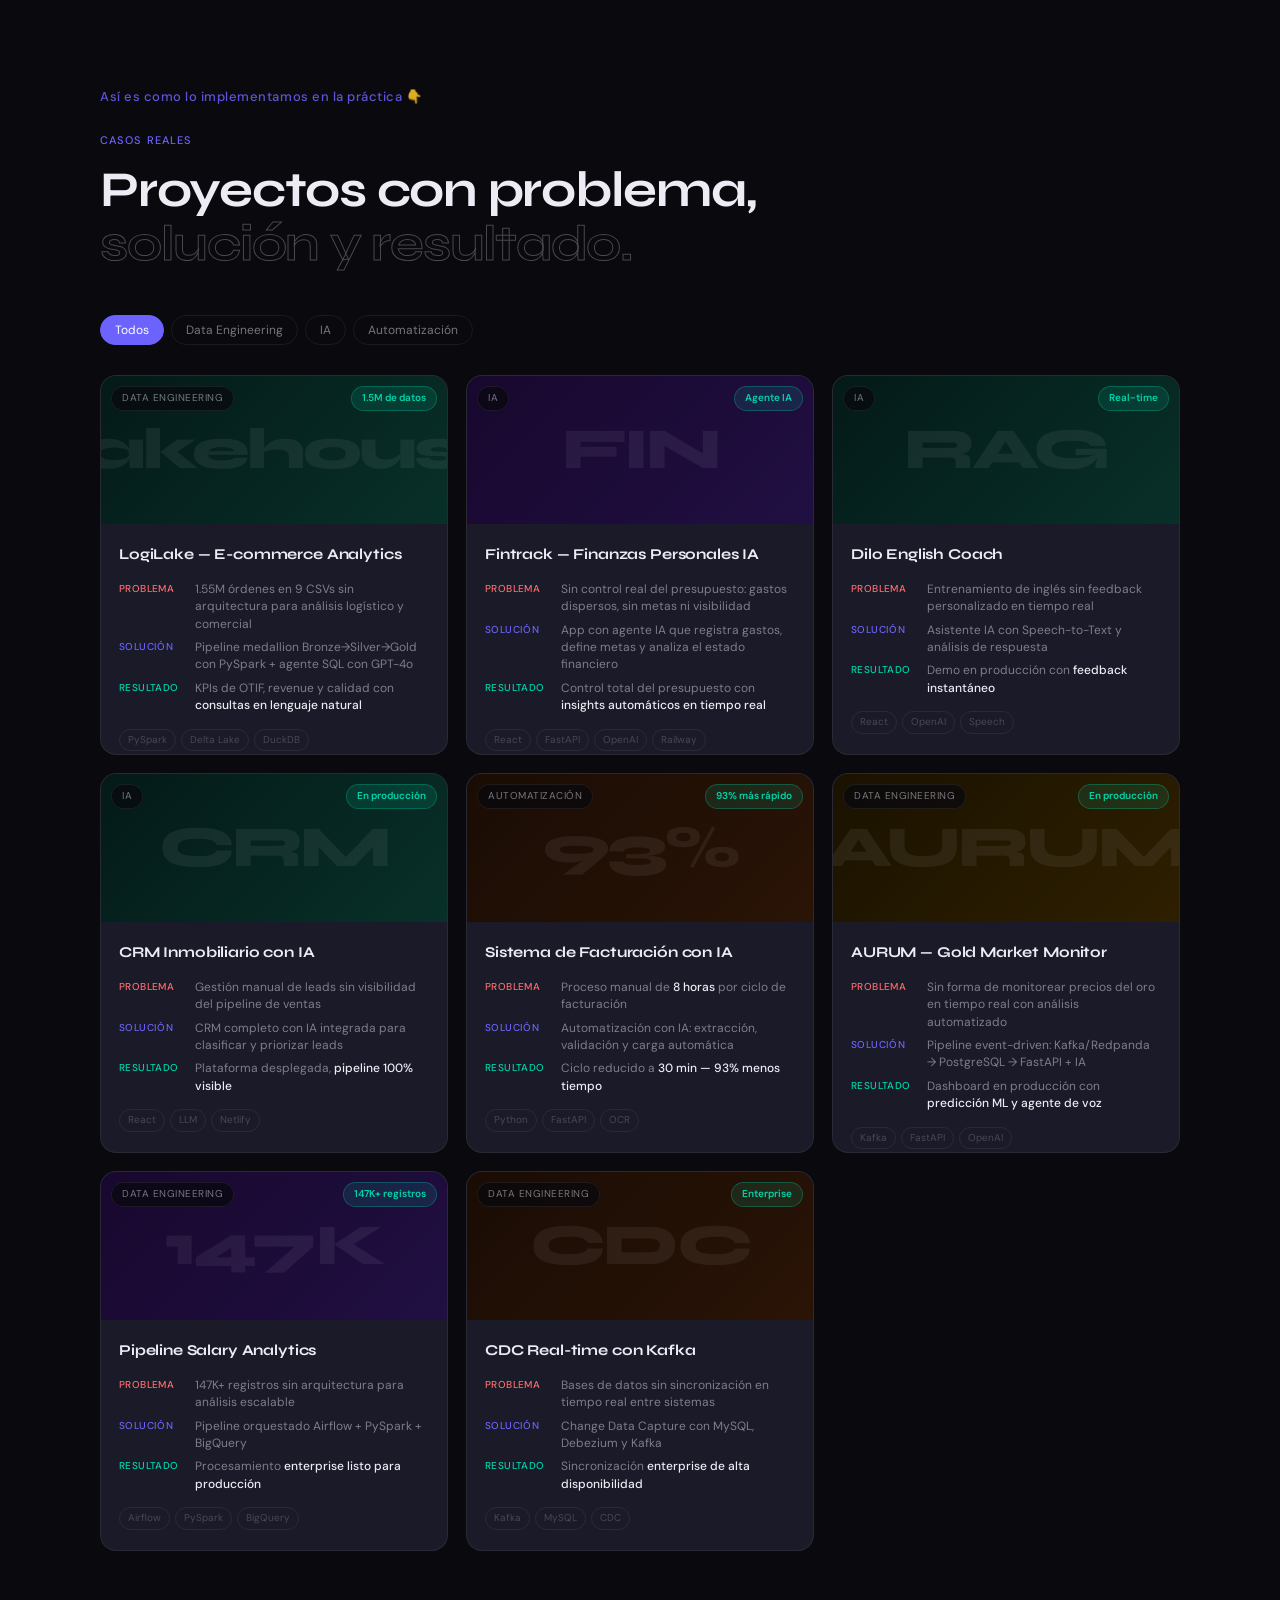
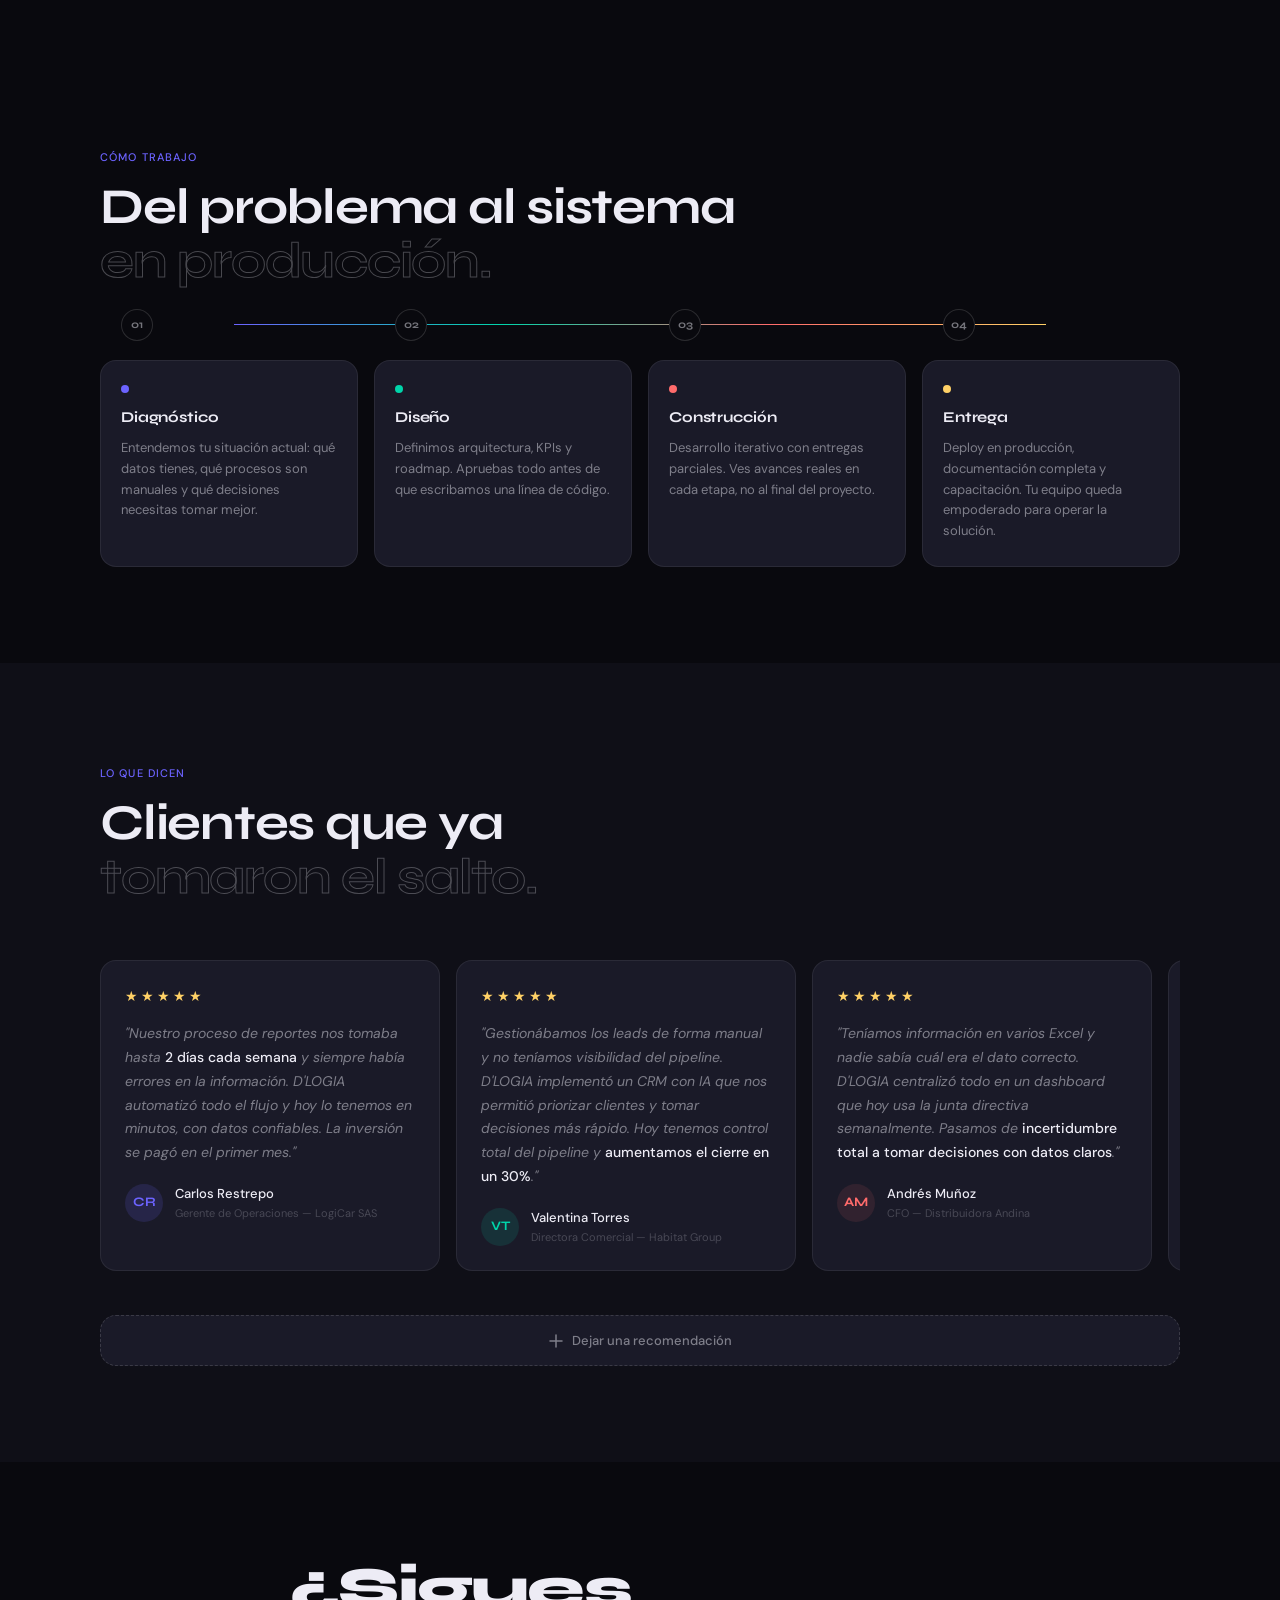
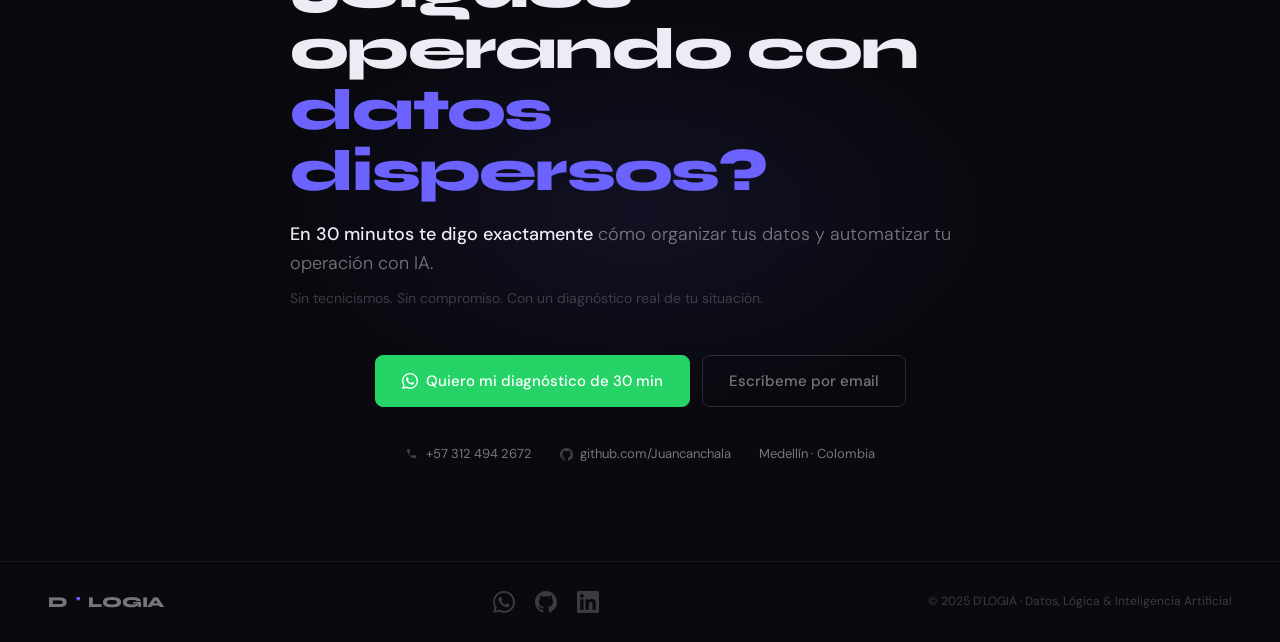
==== commit 2864cd47: "feat: add LogiLake as first project — Lakehouse medallion on 1.5M rows PySpark · Delta Lake · DuckDB" ====
--- a/index.html
+++ b/index.html
@@ -293,7 +293,35 @@
 
     <div class="port-grid">
 
-      <!-- Card 1 — Fintrack -->
+      <!-- Card 1 — LogiLake -->
+      <div class="pcard" data-type="data">
+        <div class="pcard__inner">
+          <div class="pcard__front">
+            <div class="pcard__thumb thumb--teal">
+              <div class="pcard__bg-text">Lakehouse</div>
+              <span class="pcard__impact">1.5M de datos</span>
+              <span class="pcard__type">Data Engineering</span>
+            </div>
+            <div class="pcard__body">
+              <h4 class="pcard__title">LogiLake — E-commerce Analytics</h4>
+              <div class="psr">
+                <div class="psr-row"><span class="psr-label psr-label--p">Problema</span><span class="psr-text">1.55M órdenes en 9 CSVs sin arquitectura para análisis logístico y comercial</span></div>
+                <div class="psr-row"><span class="psr-label psr-label--s">Solución</span><span class="psr-text">Pipeline medallion Bronze→Silver→Gold con PySpark + agente SQL con GPT-4o</span></div>
+                <div class="psr-row"><span class="psr-label psr-label--r">Resultado</span><span class="psr-text">KPIs de OTIF, revenue y calidad con <strong>consultas en lenguaje natural</strong></span></div>
+              </div>
+              <div class="ptags"><span class="ptag">PySpark</span><span class="ptag">Delta Lake</span><span class="ptag">DuckDB</span></div>
+            </div>
+          </div>
+          <div class="pcard__back">
+            <p class="pcard__back-title">LogiLake — Detalles técnicos</p>
+            <p class="pcard__back-desc">Arquitectura Lakehouse medallion end-to-end: ingesta de 9 CSVs Olist (1.55M filas) con PySpark batch, limpieza y quality checks en Silver, KPIs agregados en Gold y serving layer CSV. Dashboard con Chart.js + D3 (mapa Brasil), DuckDB WASM para SQL en el browser y agente GPT-4o que convierte lenguaje natural a SQL.</p>
+            <div class="pcard__back-stack"><span class="ptag">PySpark</span><span class="ptag">Delta Lake</span><span class="ptag">DuckDB WASM</span><span class="ptag">GPT-4o</span><span class="ptag">Chart.js</span><span class="ptag">D3</span><span class="ptag">Netlify</span></div>
+            <a href="https://logilake.netlify.app/" target="_blank" class="pcard__demo-btn">Ver demo en vivo →</a>
+          </div>
+        </div>
+      </div>
+
+      <!-- Card 2 — Fintrack (IA) -->
       <div class="pcard" data-type="ia">
         <div class="pcard__inner">
           <div class="pcard__front">
@@ -496,6 +524,7 @@
           </div>
         </div>
       </div>
+
     </div>
   </div>
 </section>
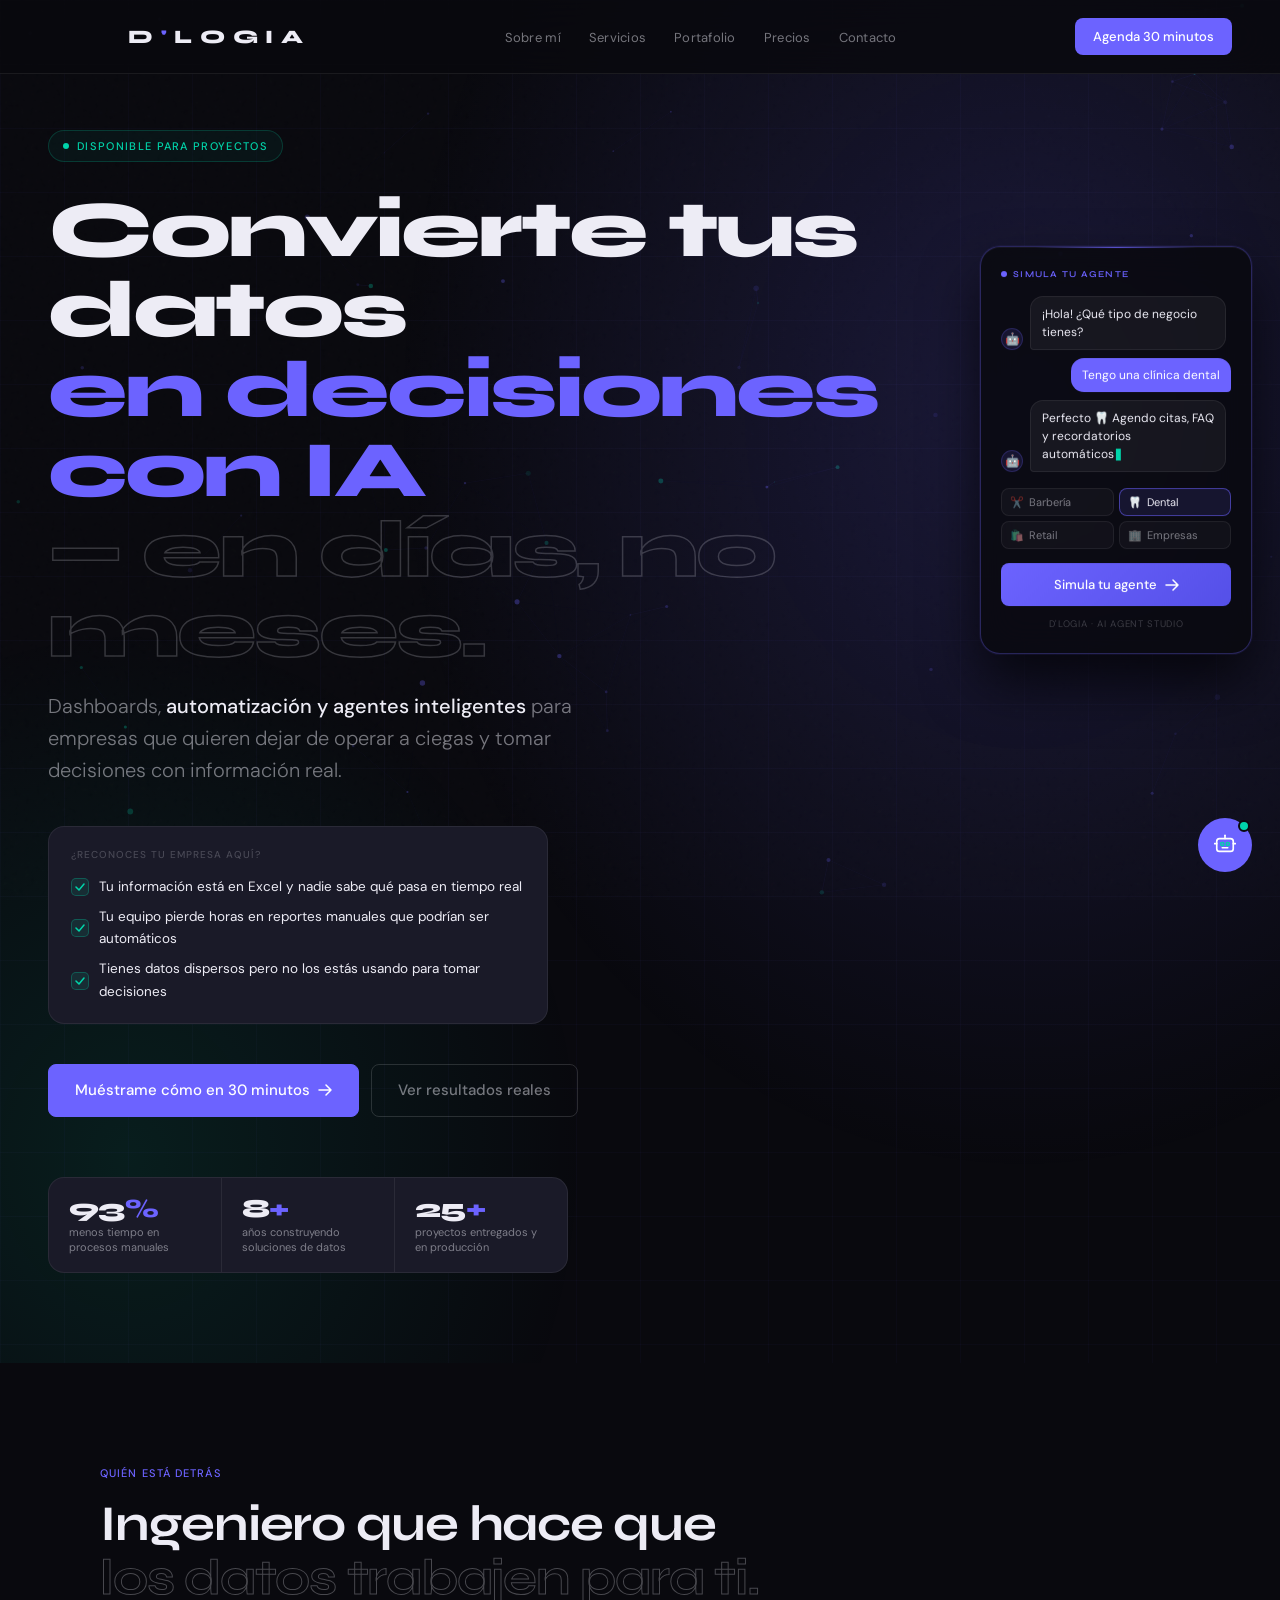
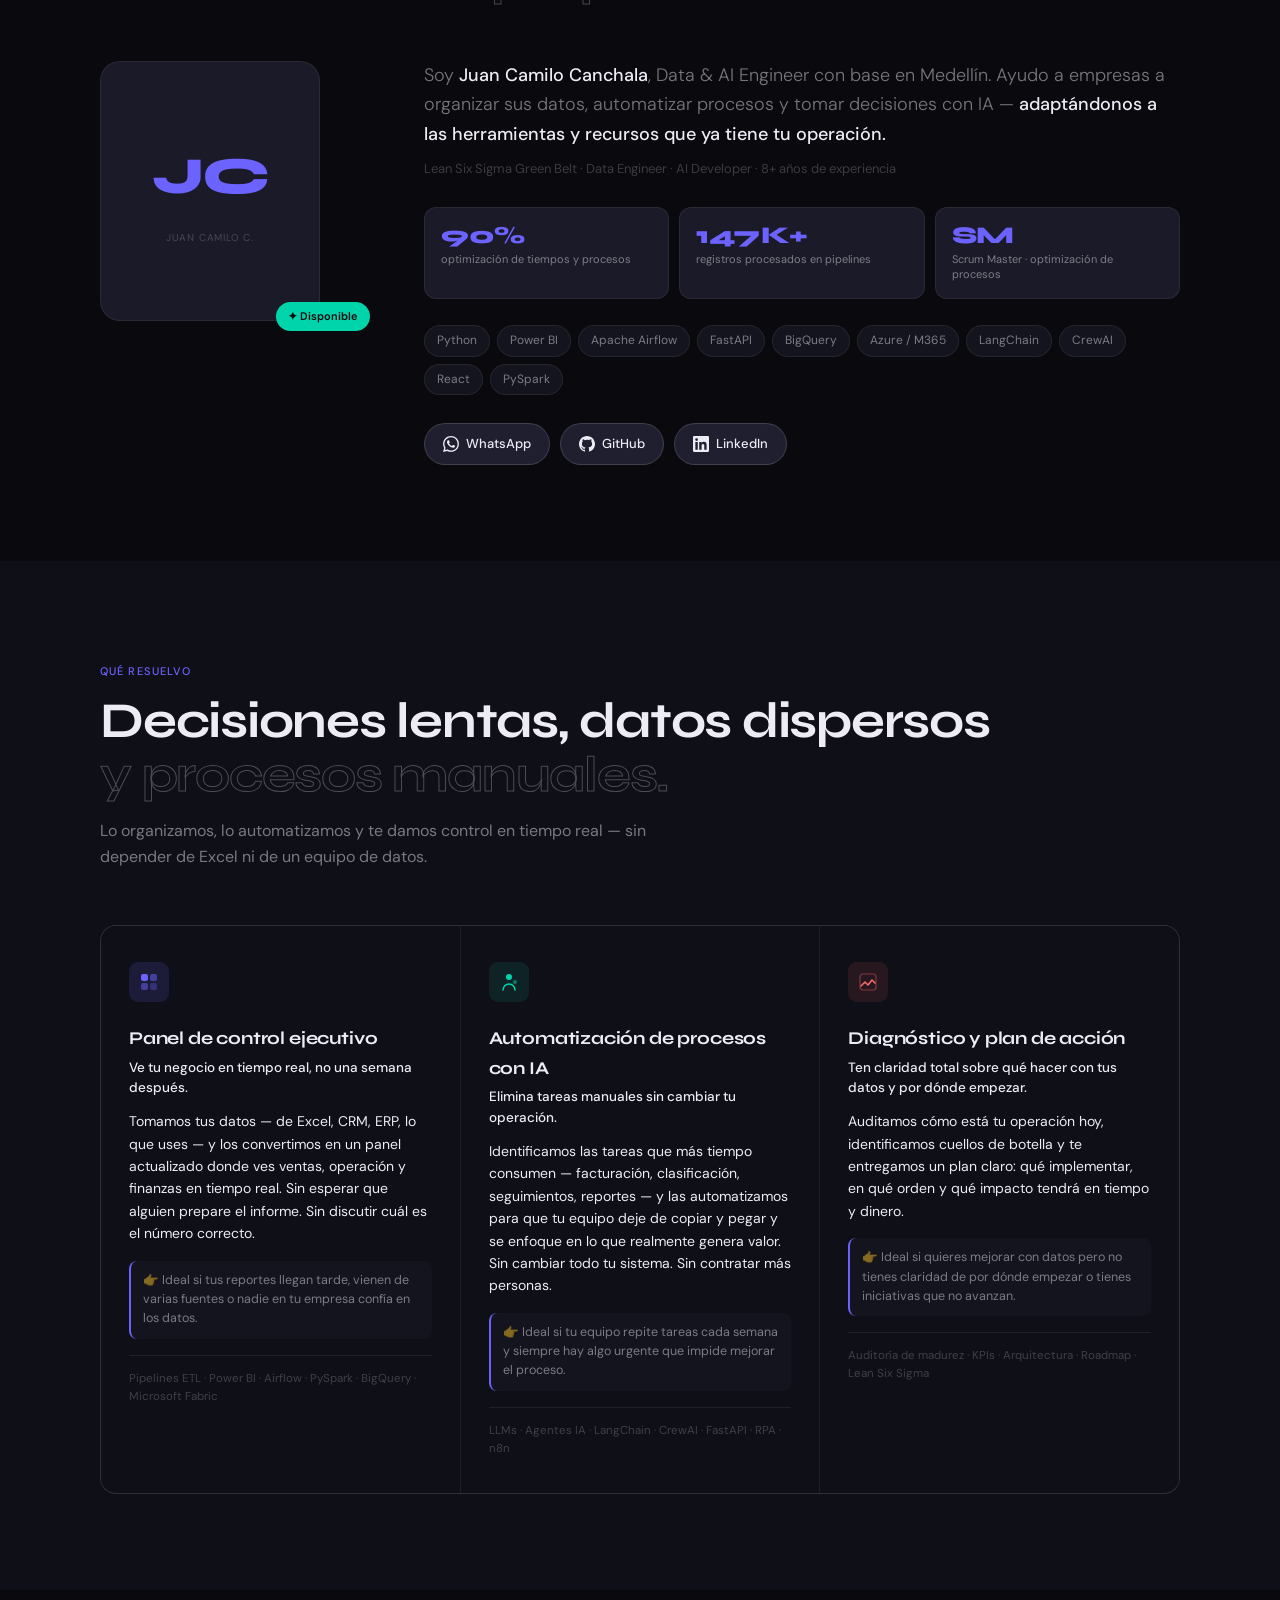
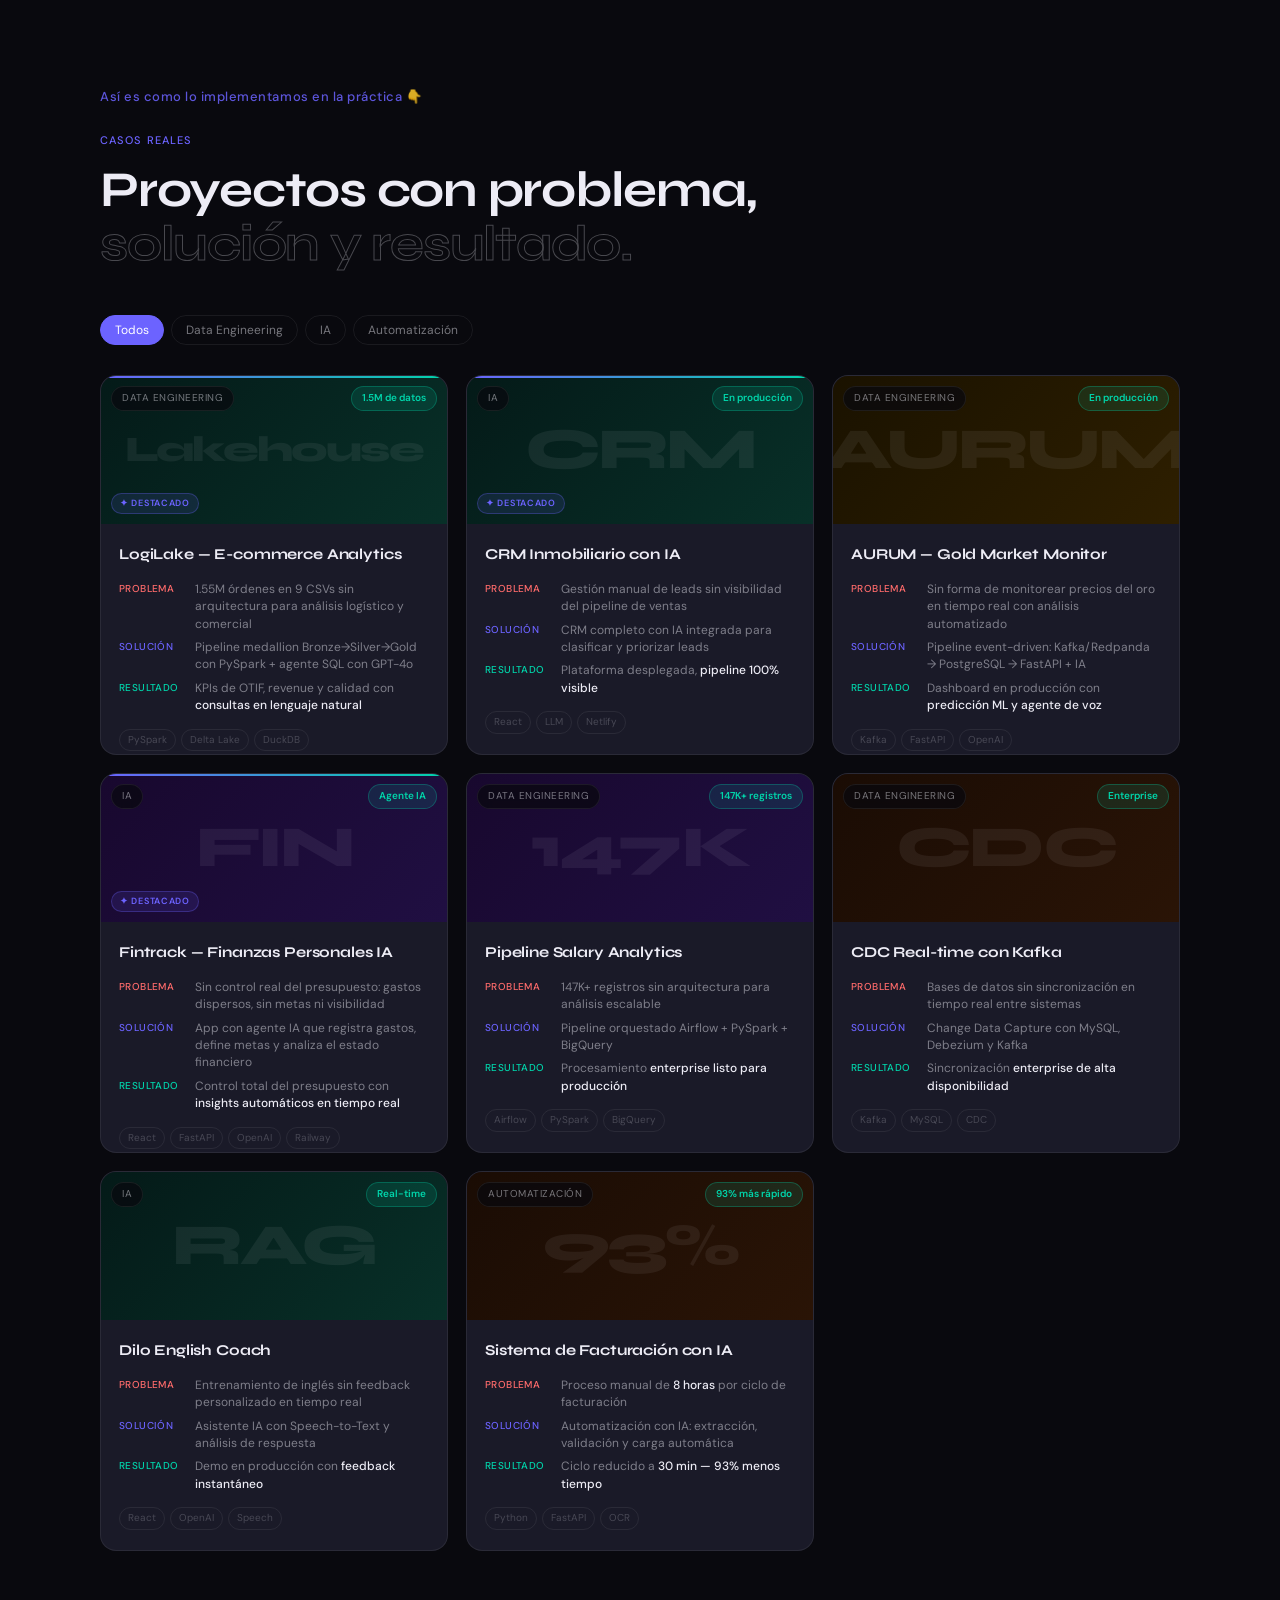
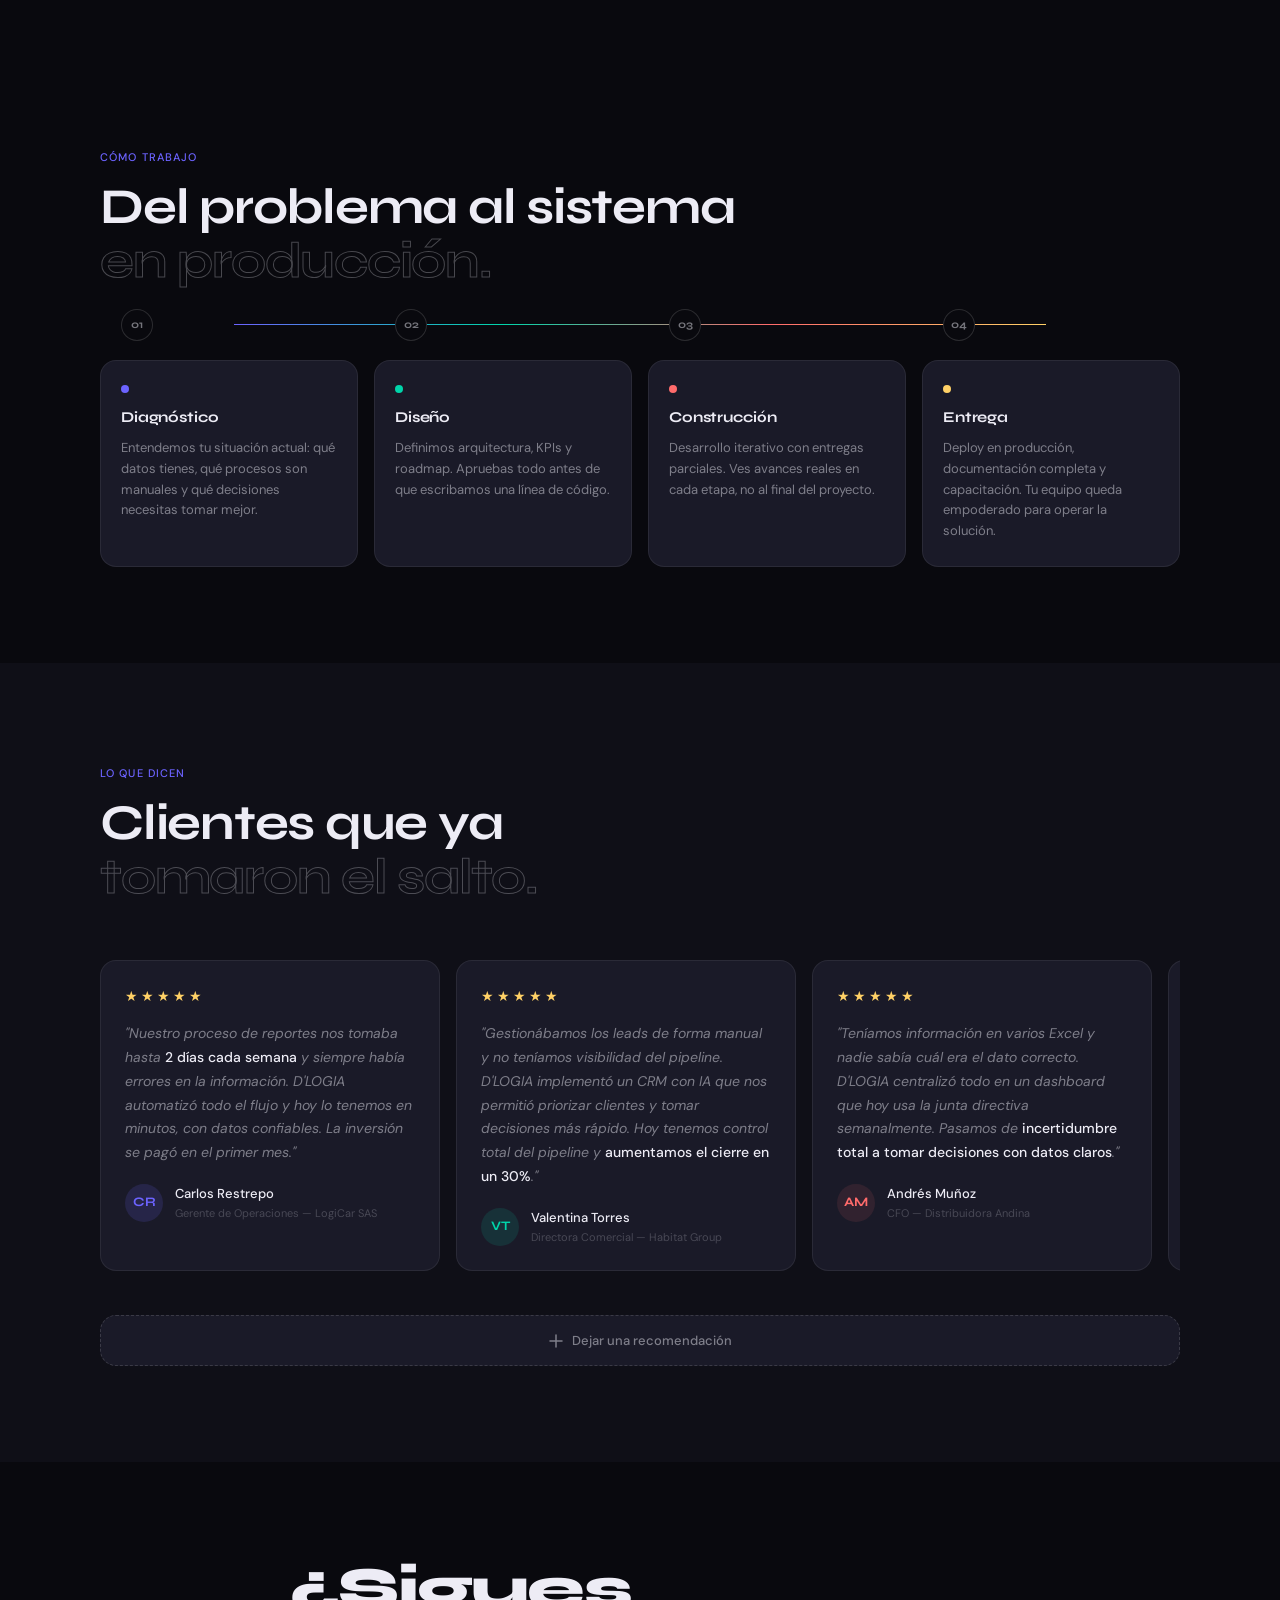
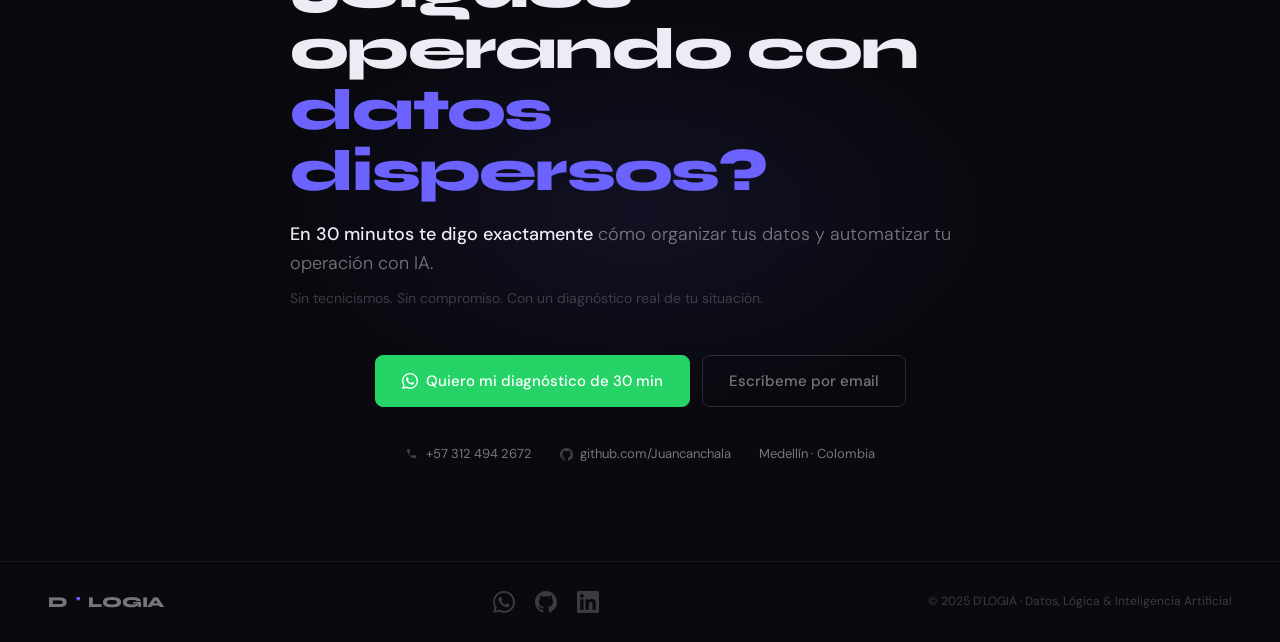
==== commit 63a32215: "feat: reorder portfolio cards, add star badges, fix Lakehouse text size - New order: LogiLake⭐ > CRM" ====
--- a/index.html
+++ b/index.html
@@ -293,14 +293,15 @@
 
     <div class="port-grid">
 
-      <!-- Card 1 — LogiLake -->
-      <div class="pcard" data-type="data">
+      <!-- 1 ⭐ LogiLake -->
+      <div class="pcard pcard--star" data-type="data">
         <div class="pcard__inner">
           <div class="pcard__front">
             <div class="pcard__thumb thumb--teal">
-              <div class="pcard__bg-text">Lakehouse</div>
+              <div class="pcard__bg-text pcard__bg-text--sm">Lakehouse</div>
               <span class="pcard__impact">1.5M de datos</span>
               <span class="pcard__type">Data Engineering</span>
+              <span class="pcard__star">✦ Destacado</span>
             </div>
             <div class="pcard__body">
               <h4 class="pcard__title">LogiLake — E-commerce Analytics</h4>
@@ -321,14 +322,75 @@
         </div>
       </div>
 
-      <!-- Card 2 — Fintrack (IA) -->
-      <div class="pcard" data-type="ia">
+      <!-- 2 ⭐ CRM Inmobiliario -->
+      <div class="pcard pcard--star" data-type="ia">
+        <div class="pcard__inner">
+          <div class="pcard__front">
+            <div class="pcard__thumb thumb--teal">
+              <div class="pcard__bg-text">CRM</div>
+              <span class="pcard__impact">En producción</span>
+              <span class="pcard__type">IA</span>
+              <span class="pcard__star">✦ Destacado</span>
+            </div>
+            <div class="pcard__body">
+              <h4 class="pcard__title">CRM Inmobiliario con IA</h4>
+              <div class="psr">
+                <div class="psr-row"><span class="psr-label psr-label--p">Problema</span><span class="psr-text">Gestión manual de leads sin visibilidad del pipeline de ventas</span></div>
+                <div class="psr-row"><span class="psr-label psr-label--s">Solución</span><span class="psr-text">CRM completo con IA integrada para clasificar y priorizar leads</span></div>
+                <div class="psr-row"><span class="psr-label psr-label--r">Resultado</span><span class="psr-text">Plataforma desplegada, <strong>pipeline 100% visible</strong></span></div>
+              </div>
+              <div class="ptags"><span class="ptag">React</span><span class="ptag">LLM</span><span class="ptag">Netlify</span></div>
+            </div>
+          </div>
+          <div class="pcard__back">
+            <p class="pcard__back-title">CRM IA — Detalles técnicos</p>
+            <p class="pcard__back-desc">CRM para inmobiliarias con clasificación automática de leads por IA. Pipeline de ventas visual, scoring de clientes y seguimiento inteligente de oportunidades.</p>
+            <div class="pcard__back-stack"><span class="ptag">React</span><span class="ptag">Python</span><span class="ptag">LLM</span><span class="ptag">FastAPI</span><span class="ptag">Netlify</span></div>
+            <a href="https://dlogia-crm-ai.netlify.app/" target="_blank" class="pcard__demo-btn">
+              <svg width="14" height="14" viewBox="0 0 24 24" fill="none" stroke="currentColor" stroke-width="2" stroke-linecap="round"><path d="M18 13v6a2 2 0 01-2 2H5a2 2 0 01-2-2V8a2 2 0 012-2h6"/><polyline points="15 3 21 3 21 9"/><line x1="10" y1="14" x2="21" y2="3"/></svg>
+              Explorar proyecto
+            </a>
+          </div>
+        </div>
+      </div>
+
+      <!-- 3 AURUM -->
+      <div class="pcard" data-type="data">
+        <div class="pcard__inner">
+          <div class="pcard__front">
+            <div class="pcard__thumb thumb--gold">
+              <div class="pcard__bg-text">AURUM</div>
+              <span class="pcard__impact">En producción</span>
+              <span class="pcard__type">Data Engineering</span>
+            </div>
+            <div class="pcard__body">
+              <h4 class="pcard__title">AURUM — Gold Market Monitor</h4>
+              <div class="psr">
+                <div class="psr-row"><span class="psr-label psr-label--p">Problema</span><span class="psr-text">Sin forma de monitorear precios del oro en tiempo real con análisis automatizado</span></div>
+                <div class="psr-row"><span class="psr-label psr-label--s">Solución</span><span class="psr-text">Pipeline event-driven: Kafka/Redpanda → PostgreSQL → FastAPI + IA</span></div>
+                <div class="psr-row"><span class="psr-label psr-label--r">Resultado</span><span class="psr-text">Dashboard en producción con <strong>predicción ML y agente de voz</strong></span></div>
+              </div>
+              <div class="ptags"><span class="ptag">Kafka</span><span class="ptag">FastAPI</span><span class="ptag">OpenAI</span></div>
+            </div>
+          </div>
+          <div class="pcard__back">
+            <p class="pcard__back-title">AURUM — Detalles técnicos</p>
+            <p class="pcard__back-desc">Pipeline de datos end-to-end con arquitectura event-driven. Producer publica ticks de oro cada 10s a Redpanda Cloud. Consumer calcula métricas en tiempo real y genera insights con GPT-4o-mini. Dashboard con predicción ML (Linear Regression + Random Forest), calculadora de rentabilidad, conversor USD/COP/EUR y agente de voz con Whisper.</p>
+            <div class="pcard__back-stack"><span class="ptag">Python</span><span class="ptag">Kafka</span><span class="ptag">PostgreSQL</span><span class="ptag">FastAPI</span><span class="ptag">OpenAI</span><span class="ptag">scikit-learn</span><span class="ptag">Railway</span></div>
+            <a href="https://aurum.up.railway.app" target="_blank" class="pcard__demo-btn">Ver demo en vivo →</a>
+          </div>
+        </div>
+      </div>
+
+      <!-- 4 ⭐ Fintrack -->
+      <div class="pcard pcard--star" data-type="ia">
         <div class="pcard__inner">
           <div class="pcard__front">
             <div class="pcard__thumb thumb--purple">
               <div class="pcard__bg-text">FIN</div>
               <span class="pcard__impact">Agente IA</span>
               <span class="pcard__type">IA</span>
+              <span class="pcard__star">✦ Destacado</span>
             </div>
             <div class="pcard__body">
               <h4 class="pcard__title">Fintrack — Finanzas Personales IA</h4>
@@ -352,7 +414,63 @@
         </div>
       </div>
 
-      <!-- Card 2 — Dilo English Coach -->
+      <!-- 5 Pipeline Salary -->
+      <div class="pcard" data-type="data">
+        <div class="pcard__inner">
+          <div class="pcard__front">
+            <div class="pcard__thumb thumb--purple">
+              <div class="pcard__bg-text">147K</div>
+              <span class="pcard__impact">147K+ registros</span>
+              <span class="pcard__type">Data Engineering</span>
+            </div>
+            <div class="pcard__body">
+              <h4 class="pcard__title">Pipeline Salary Analytics</h4>
+              <div class="psr">
+                <div class="psr-row"><span class="psr-label psr-label--p">Problema</span><span class="psr-text">147K+ registros sin arquitectura para análisis escalable</span></div>
+                <div class="psr-row"><span class="psr-label psr-label--s">Solución</span><span class="psr-text">Pipeline orquestado Airflow + PySpark + BigQuery</span></div>
+                <div class="psr-row"><span class="psr-label psr-label--r">Resultado</span><span class="psr-text">Procesamiento <strong>enterprise listo para producción</strong></span></div>
+              </div>
+              <div class="ptags"><span class="ptag">Airflow</span><span class="ptag">PySpark</span><span class="ptag">BigQuery</span></div>
+            </div>
+          </div>
+          <div class="pcard__back">
+            <p class="pcard__back-title">Salary Analytics — Detalles técnicos</p>
+            <p class="pcard__back-desc">Pipeline orquestado con Apache Airflow para procesar 147K+ registros salariales. Transformación distribuida con PySpark y almacenamiento en BigQuery para análisis escalable.</p>
+            <div class="pcard__back-stack"><span class="ptag">Airflow</span><span class="ptag">PySpark</span><span class="ptag">BigQuery</span><span class="ptag">dbt</span><span class="ptag">GCP</span></div>
+          </div>
+        </div>
+      </div>
+
+      <!-- 6 CDC Kafka -->
+      <div class="pcard" data-type="data">
+        <div class="pcard__inner">
+          <div class="pcard__front">
+            <div class="pcard__thumb thumb--orange">
+              <div class="pcard__bg-text">CDC</div>
+              <span class="pcard__impact">Enterprise</span>
+              <span class="pcard__type">Data Engineering</span>
+            </div>
+            <div class="pcard__body">
+              <h4 class="pcard__title">CDC Real-time con Kafka</h4>
+              <div class="psr">
+                <div class="psr-row"><span class="psr-label psr-label--p">Problema</span><span class="psr-text">Bases de datos sin sincronización en tiempo real entre sistemas</span></div>
+                <div class="psr-row"><span class="psr-label psr-label--s">Solución</span><span class="psr-text">Change Data Capture con MySQL, Debezium y Kafka</span></div>
+                <div class="psr-row"><span class="psr-label psr-label--r">Resultado</span><span class="psr-text">Sincronización <strong>enterprise de alta disponibilidad</strong></span></div>
+              </div>
+              <div class="ptags"><span class="ptag">Kafka</span><span class="ptag">MySQL</span><span class="ptag">CDC</span></div>
+            </div>
+          </div>
+          <div class="pcard__back">
+            <div class="pcard__back-title">Stack técnico</div>
+            <div class="pcard__back-tags">
+              <span class="ptag">MySQL</span><span class="ptag">Debezium</span><span class="ptag">Apache Kafka</span><span class="ptag">Docker</span><span class="ptag">Python</span>
+            </div>
+            <p class="pcard__back-detail">Arquitectura event-driven con Change Data Capture para sincronización de bases de datos en tiempo real. Alta disponibilidad y tolerancia a fallos para entornos enterprise.</p>
+          </div>
+        </div>
+      </div>
+
+      <!-- 7 Dilo English Coach -->
       <div class="pcard" data-type="ia">
         <div class="pcard__inner">
           <div class="pcard__front">
@@ -383,38 +501,7 @@
         </div>
       </div>
 
-      <!-- Card 3 — CRM Inmobiliario -->
-      <div class="pcard" data-type="ia">
-        <div class="pcard__inner">
-          <div class="pcard__front">
-            <div class="pcard__thumb thumb--teal">
-              <div class="pcard__bg-text">CRM</div>
-              <span class="pcard__impact">En producción</span>
-              <span class="pcard__type">IA</span>
-            </div>
-            <div class="pcard__body">
-              <h4 class="pcard__title">CRM Inmobiliario con IA</h4>
-              <div class="psr">
-                <div class="psr-row"><span class="psr-label psr-label--p">Problema</span><span class="psr-text">Gestión manual de leads sin visibilidad del pipeline de ventas</span></div>
-                <div class="psr-row"><span class="psr-label psr-label--s">Solución</span><span class="psr-text">CRM completo con IA integrada para clasificar y priorizar leads</span></div>
-                <div class="psr-row"><span class="psr-label psr-label--r">Resultado</span><span class="psr-text">Plataforma desplegada, <strong>pipeline 100% visible</strong></span></div>
-              </div>
-              <div class="ptags"><span class="ptag">React</span><span class="ptag">LLM</span><span class="ptag">Netlify</span></div>
-            </div>
-          </div>
-          <div class="pcard__back">
-            <p class="pcard__back-title">CRM IA — Detalles técnicos</p>
-            <p class="pcard__back-desc">CRM para inmobiliarias con clasificación automática de leads por IA. Pipeline de ventas visual, scoring de clientes y seguimiento inteligente de oportunidades.</p>
-            <div class="pcard__back-stack"><span class="ptag">React</span><span class="ptag">Python</span><span class="ptag">LLM</span><span class="ptag">FastAPI</span><span class="ptag">Netlify</span></div>
-            <a href="https://dlogia-crm-ai.netlify.app/" target="_blank" class="pcard__demo-btn">
-              <svg width="14" height="14" viewBox="0 0 24 24" fill="none" stroke="currentColor" stroke-width="2" stroke-linecap="round"><path d="M18 13v6a2 2 0 01-2 2H5a2 2 0 01-2-2V8a2 2 0 012-2h6"/><polyline points="15 3 21 3 21 9"/><line x1="10" y1="14" x2="21" y2="3"/></svg>
-              Explorar proyecto
-            </a>
-          </div>
-        </div>
-      </div>
-
-      <!-- Card 4 — Facturación -->
+      <!-- 8 Facturación IA (sin demo) -->
       <div class="pcard" data-type="automatizacion">
         <div class="pcard__inner">
           <div class="pcard__front">
@@ -437,90 +524,6 @@
             <p class="pcard__back-title">Facturación IA — Detalles técnicos</p>
             <p class="pcard__back-desc">Pipeline de automatización que extrae datos de facturas con OCR, los valida con reglas de negocio y los carga automáticamente al sistema contable.</p>
             <div class="pcard__back-stack"><span class="ptag">Python</span><span class="ptag">FastAPI</span><span class="ptag">OCR</span><span class="ptag">Automation</span><span class="ptag">REST API</span></div>
-          </div>
-        </div>
-      </div>
-
-      <!-- Card 5 — AURUM Gold Market Monitor -->
-      <div class="pcard" data-type="data">
-        <div class="pcard__inner">
-          <div class="pcard__front">
-            <div class="pcard__thumb thumb--gold">
-              <div class="pcard__bg-text">AURUM</div>
-              <span class="pcard__impact">En producción</span>
-              <span class="pcard__type">Data Engineering</span>
-            </div>
-            <div class="pcard__body">
-              <h4 class="pcard__title">AURUM — Gold Market Monitor</h4>
-              <div class="psr">
-                <div class="psr-row"><span class="psr-label psr-label--p">Problema</span><span class="psr-text">Sin forma de monitorear precios del oro en tiempo real con análisis automatizado</span></div>
-                <div class="psr-row"><span class="psr-label psr-label--s">Solución</span><span class="psr-text">Pipeline event-driven: Kafka/Redpanda → PostgreSQL → FastAPI + IA</span></div>
-                <div class="psr-row"><span class="psr-label psr-label--r">Resultado</span><span class="psr-text">Dashboard en producción con <strong>predicción ML y agente de voz</strong></span></div>
-              </div>
-              <div class="ptags"><span class="ptag">Kafka</span><span class="ptag">FastAPI</span><span class="ptag">OpenAI</span></div>
-            </div>
-          </div>
-          <div class="pcard__back">
-            <p class="pcard__back-title">AURUM — Detalles técnicos</p>
-            <p class="pcard__back-desc">Pipeline de datos end-to-end con arquitectura event-driven. Producer publica ticks de oro cada 10s a Redpanda Cloud. Consumer calcula métricas en tiempo real y genera insights con GPT-4o-mini. Dashboard con predicción ML (Linear Regression + Random Forest), calculadora de rentabilidad, conversor USD/COP/EUR y agente de voz con Whisper.</p>
-            <div class="pcard__back-stack"><span class="ptag">Python</span><span class="ptag">Kafka</span><span class="ptag">PostgreSQL</span><span class="ptag">FastAPI</span><span class="ptag">OpenAI</span><span class="ptag">scikit-learn</span><span class="ptag">Railway</span></div>
-            <a href="https://aurum.up.railway.app" target="_blank" class="pcard__demo-btn">Ver demo en vivo →</a>
-          </div>
-        </div>
-      </div>
-
-      <!-- Card 6 — Pipeline Salary -->
-      <div class="pcard" data-type="data">
-        <div class="pcard__inner">
-          <div class="pcard__front">
-            <div class="pcard__thumb thumb--purple">
-              <div class="pcard__bg-text">147K</div>
-              <span class="pcard__impact">147K+ registros</span>
-              <span class="pcard__type">Data Engineering</span>
-            </div>
-            <div class="pcard__body">
-              <h4 class="pcard__title">Pipeline Salary Analytics</h4>
-              <div class="psr">
-                <div class="psr-row"><span class="psr-label psr-label--p">Problema</span><span class="psr-text">147K+ registros sin arquitectura para análisis escalable</span></div>
-                <div class="psr-row"><span class="psr-label psr-label--s">Solución</span><span class="psr-text">Pipeline orquestado Airflow + PySpark + BigQuery</span></div>
-                <div class="psr-row"><span class="psr-label psr-label--r">Resultado</span><span class="psr-text">Procesamiento <strong>enterprise listo para producción</strong></span></div>
-              </div>
-              <div class="ptags"><span class="ptag">Airflow</span><span class="ptag">PySpark</span><span class="ptag">BigQuery</span></div>
-            </div>
-          </div>
-          <div class="pcard__back">
-            <p class="pcard__back-title">Salary Analytics — Detalles técnicos</p>
-            <p class="pcard__back-desc">Pipeline orquestado con Apache Airflow para procesar 147K+ registros salariales. Transformación distribuida con PySpark y almacenamiento en BigQuery para análisis escalable.</p>
-            <div class="pcard__back-stack"><span class="ptag">Airflow</span><span class="ptag">PySpark</span><span class="ptag">BigQuery</span><span class="ptag">dbt</span><span class="ptag">GCP</span></div>
-          </div>
-        </div>
-      </div>
-
-      <!-- Card 7 — CDC Kafka -->
-      <div class="pcard" data-type="data">
-        <div class="pcard__inner">
-          <div class="pcard__front">
-            <div class="pcard__thumb thumb--orange">
-              <div class="pcard__bg-text">CDC</div>
-              <span class="pcard__impact">Enterprise</span>
-              <span class="pcard__type">Data Engineering</span>
-            </div>
-            <div class="pcard__body">
-              <h4 class="pcard__title">CDC Real-time con Kafka</h4>
-              <div class="psr">
-                <div class="psr-row"><span class="psr-label psr-label--p">Problema</span><span class="psr-text">Bases de datos sin sincronización en tiempo real entre sistemas</span></div>
-                <div class="psr-row"><span class="psr-label psr-label--s">Solución</span><span class="psr-text">Change Data Capture con MySQL, Debezium y Kafka</span></div>
-                <div class="psr-row"><span class="psr-label psr-label--r">Resultado</span><span class="psr-text">Sincronización <strong>enterprise de alta disponibilidad</strong></span></div>
-              </div>
-              <div class="ptags"><span class="ptag">Kafka</span><span class="ptag">MySQL</span><span class="ptag">CDC</span></div>
-            </div>
-          </div>
-          <div class="pcard__back">
-            <div class="pcard__back-title">Stack técnico</div>
-            <div class="pcard__back-tags">
-              <span class="ptag">MySQL</span><span class="ptag">Debezium</span><span class="ptag">Apache Kafka</span><span class="ptag">Docker</span><span class="ptag">Python</span>
-            </div>
-            <p class="pcard__back-detail">Arquitectura event-driven con Change Data Capture para sincronización de bases de datos en tiempo real. Alta disponibilidad y tolerancia a fallos para entornos enterprise.</p>
           </div>
         </div>
       </div>
--- a/css/sections.css
+++ b/css/sections.css
@@ -376,6 +376,37 @@
 .thumb--teal   { background: linear-gradient(135deg, #041a18, #083028); }
 .thumb--orange { background: linear-gradient(135deg, #1a0c04, #2a1406); }
 .thumb--gold   { background: linear-gradient(135deg, #1a1200, #2e1f00); }
+
+/* bg-text size modifier for longer words */
+.pcard__bg-text--sm { font-size: 36px; }
+
+/* Featured card — gradient top line + star badge */
+.pcard--star {
+  border-color: rgba(108,99,255,0.28);
+}
+.pcard--star > .pcard__inner > .pcard__front > .pcard__thumb::after {
+  content: '';
+  position: absolute;
+  top: 0; left: 0; right: 0;
+  height: 2px;
+  background: linear-gradient(90deg, var(--accent), var(--teal));
+}
+.pcard__star {
+  position: absolute;
+  bottom: 10px; left: 10px;
+  display: flex;
+  align-items: center;
+  gap: 4px;
+  font-size: 9px;
+  font-weight: 600;
+  letter-spacing: 0.08em;
+  text-transform: uppercase;
+  color: var(--accent);
+  background: rgba(108,99,255,0.12);
+  border: 1px solid rgba(108,99,255,0.3);
+  padding: 2px 8px;
+  border-radius: var(--r-pill);
+}
 
 /* ── PRICING ── */
 .price-grid {
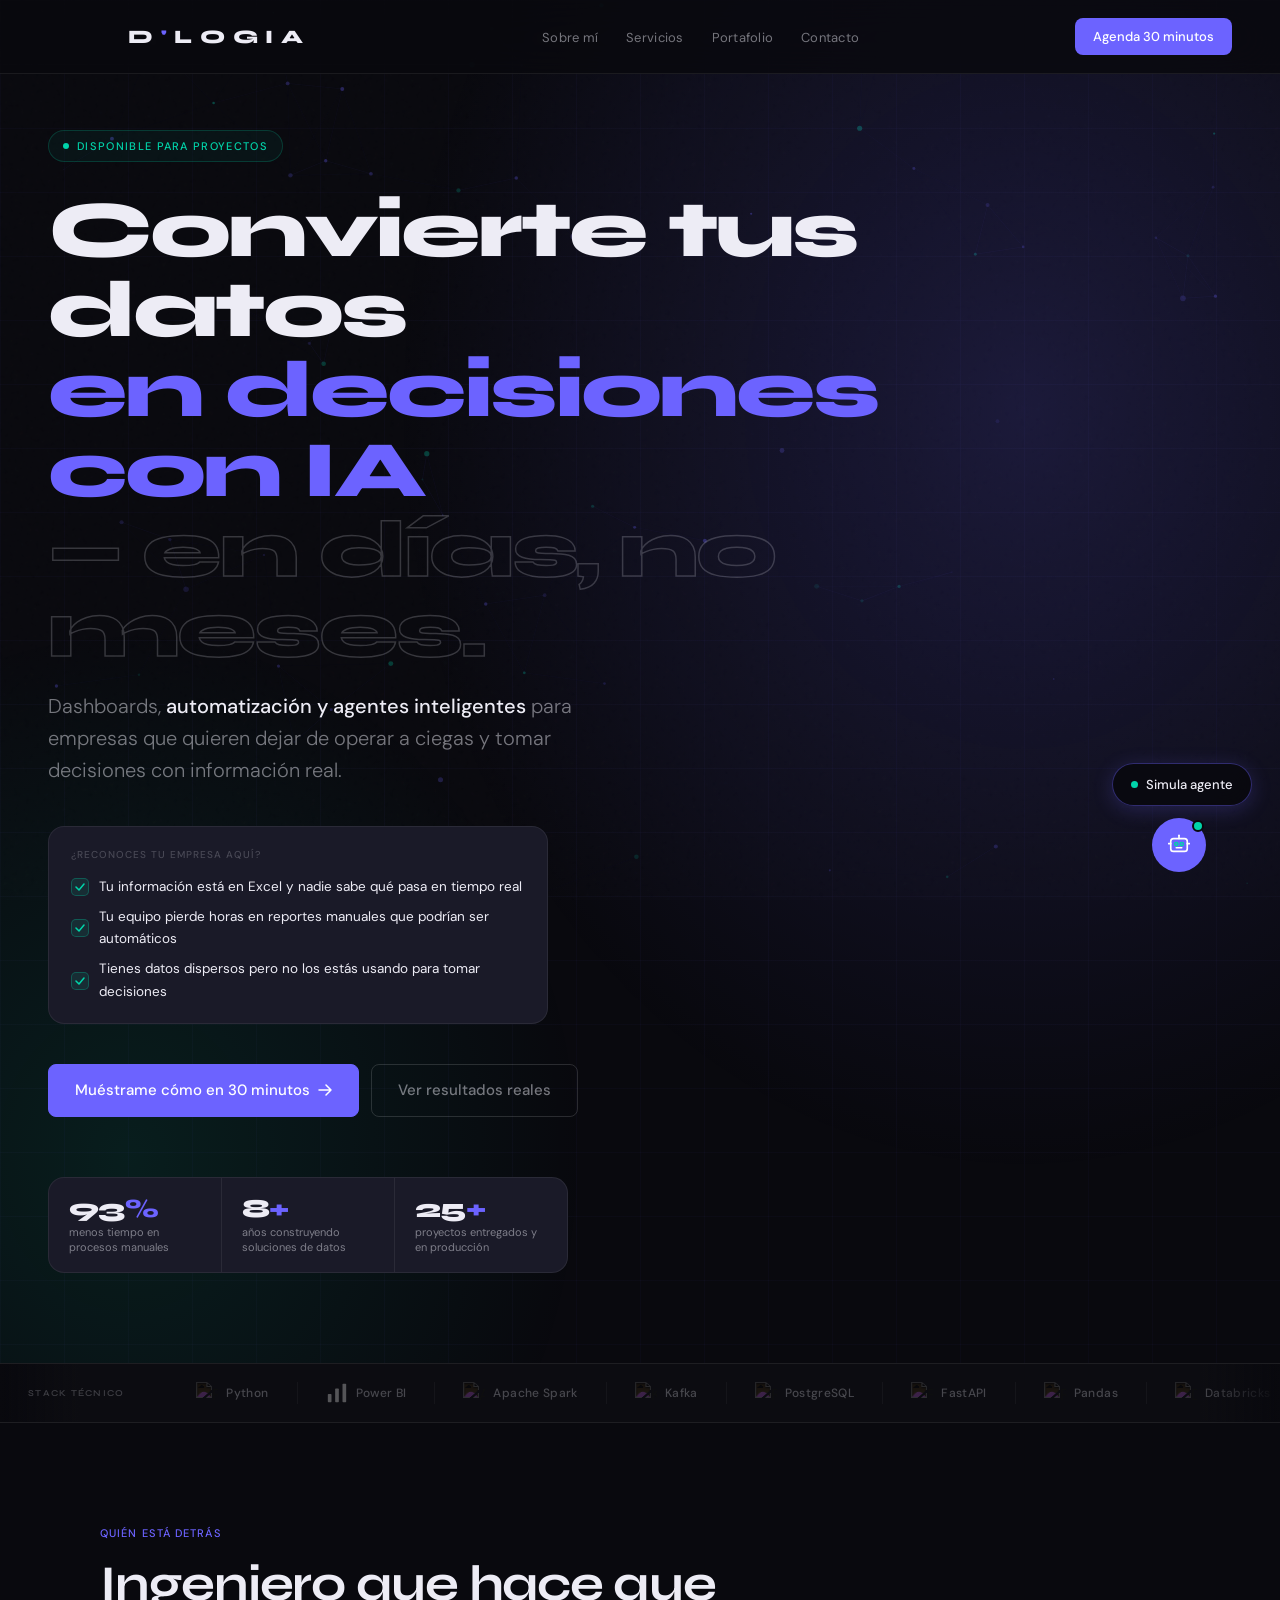
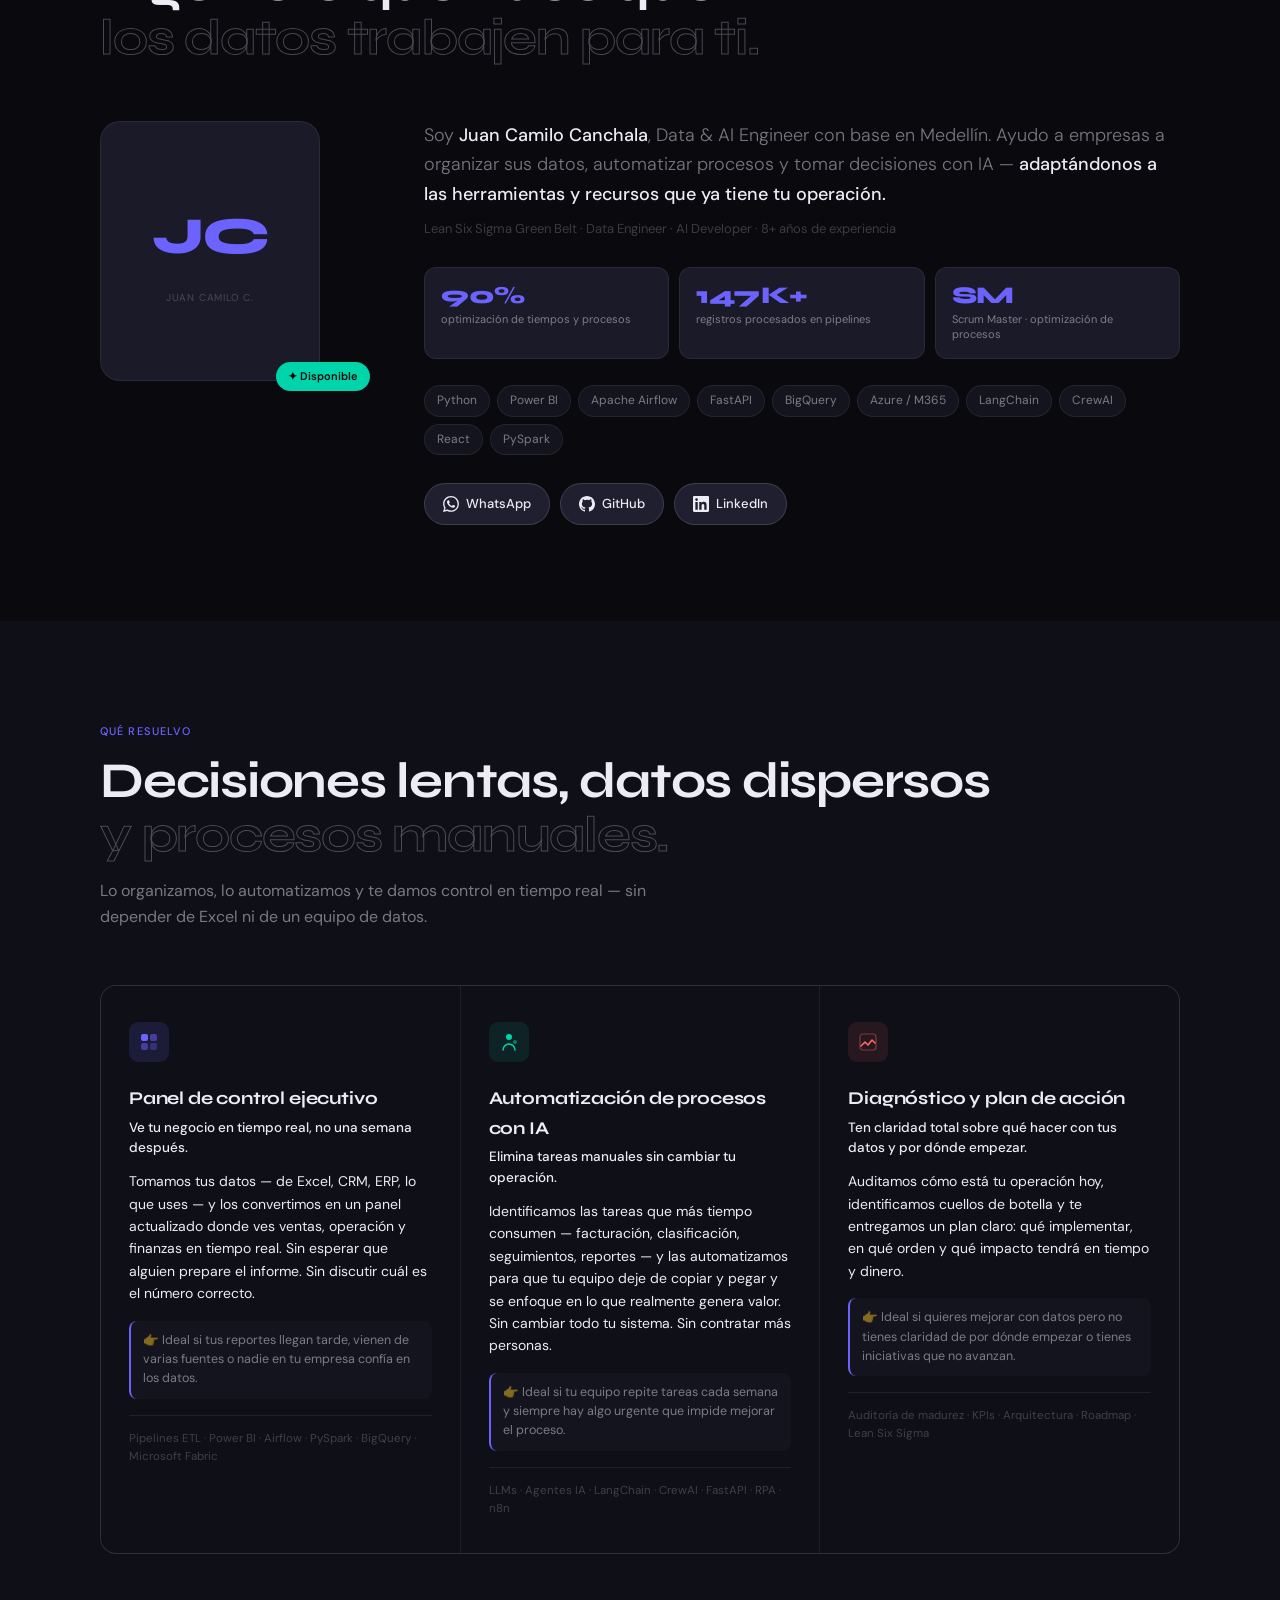
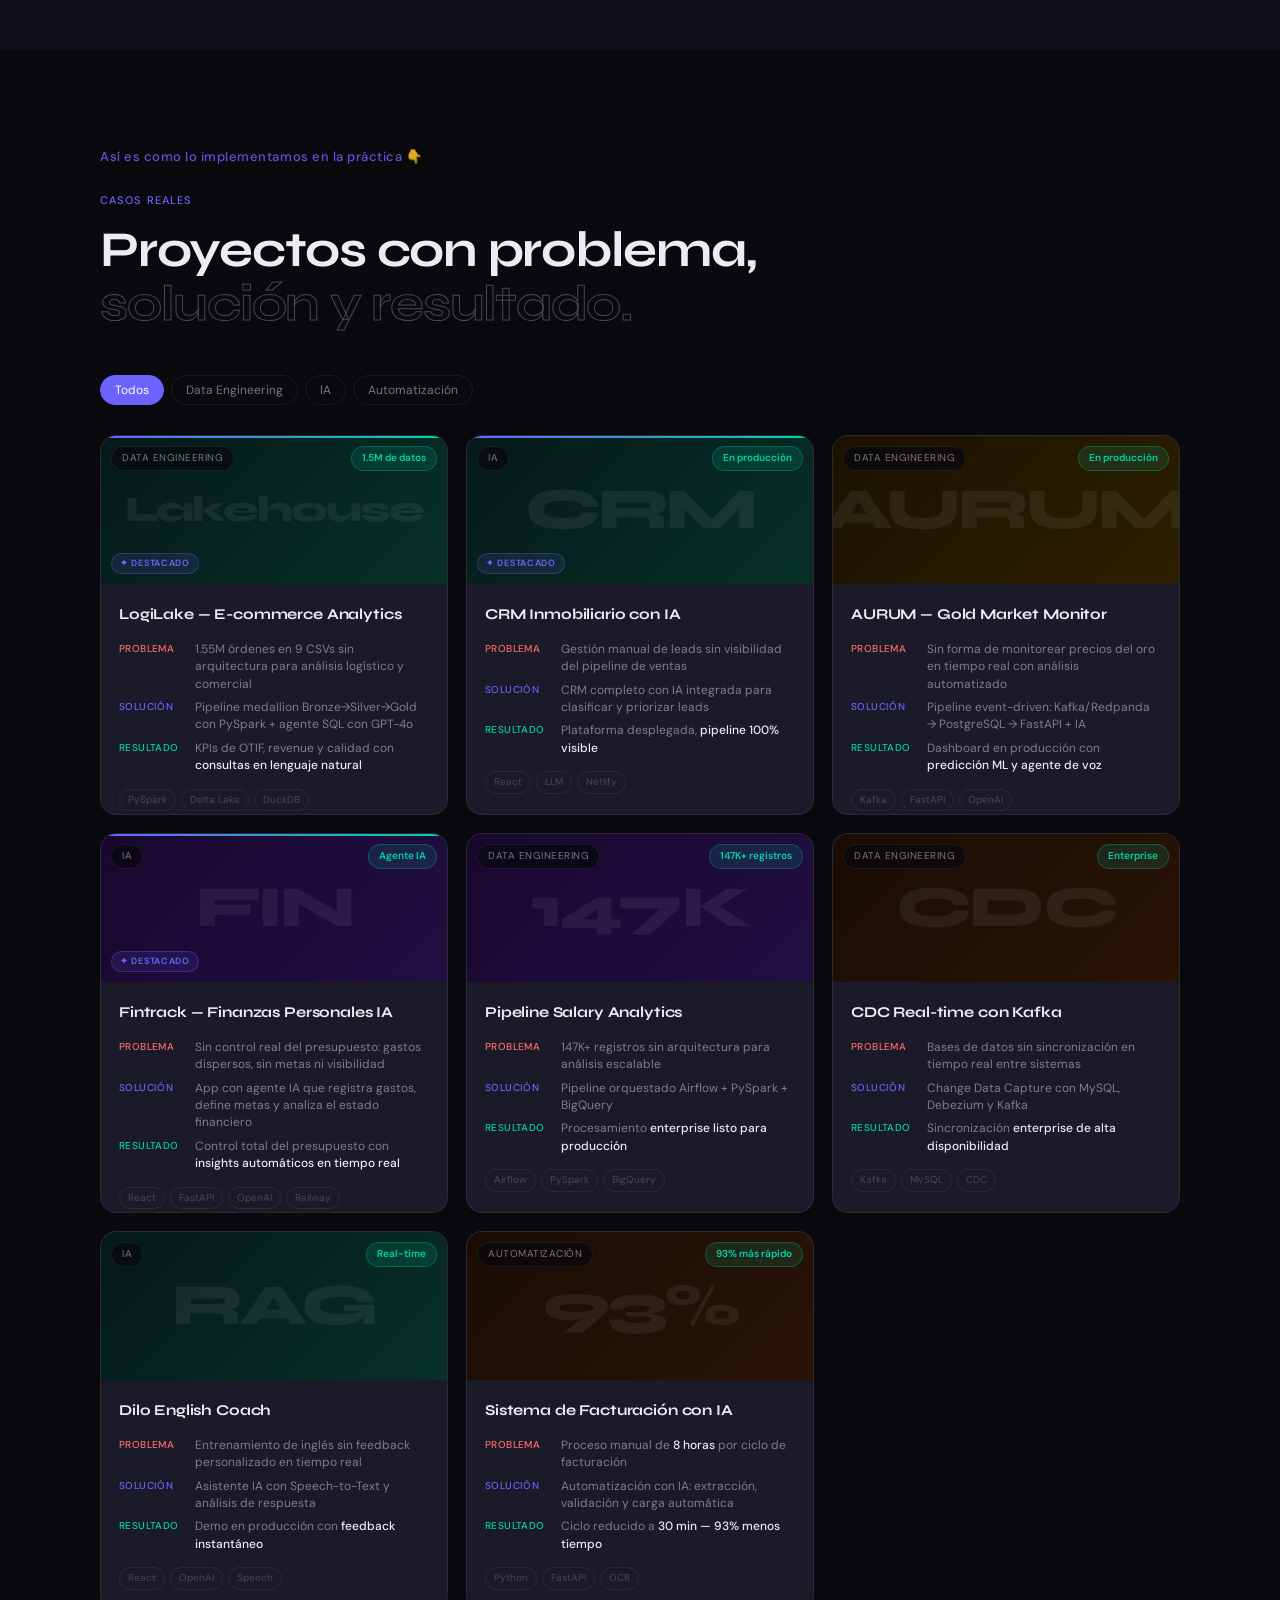
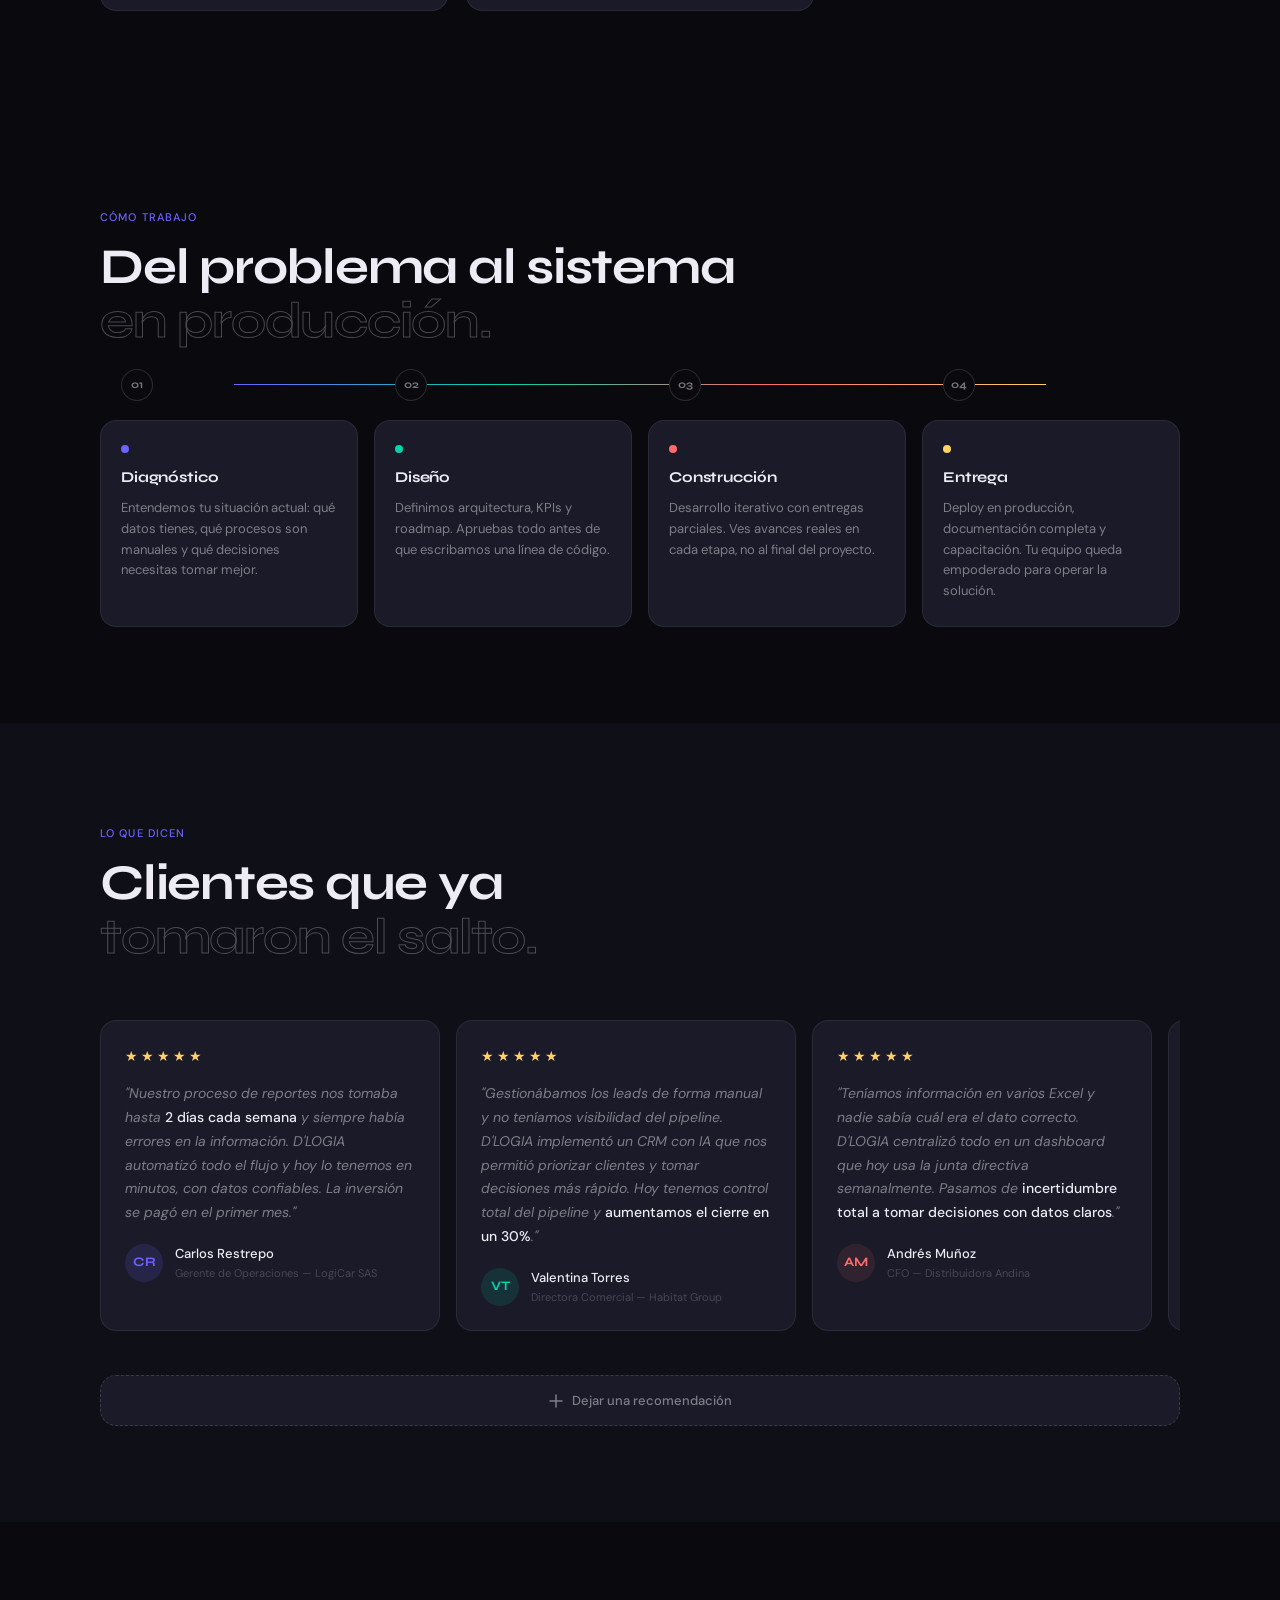
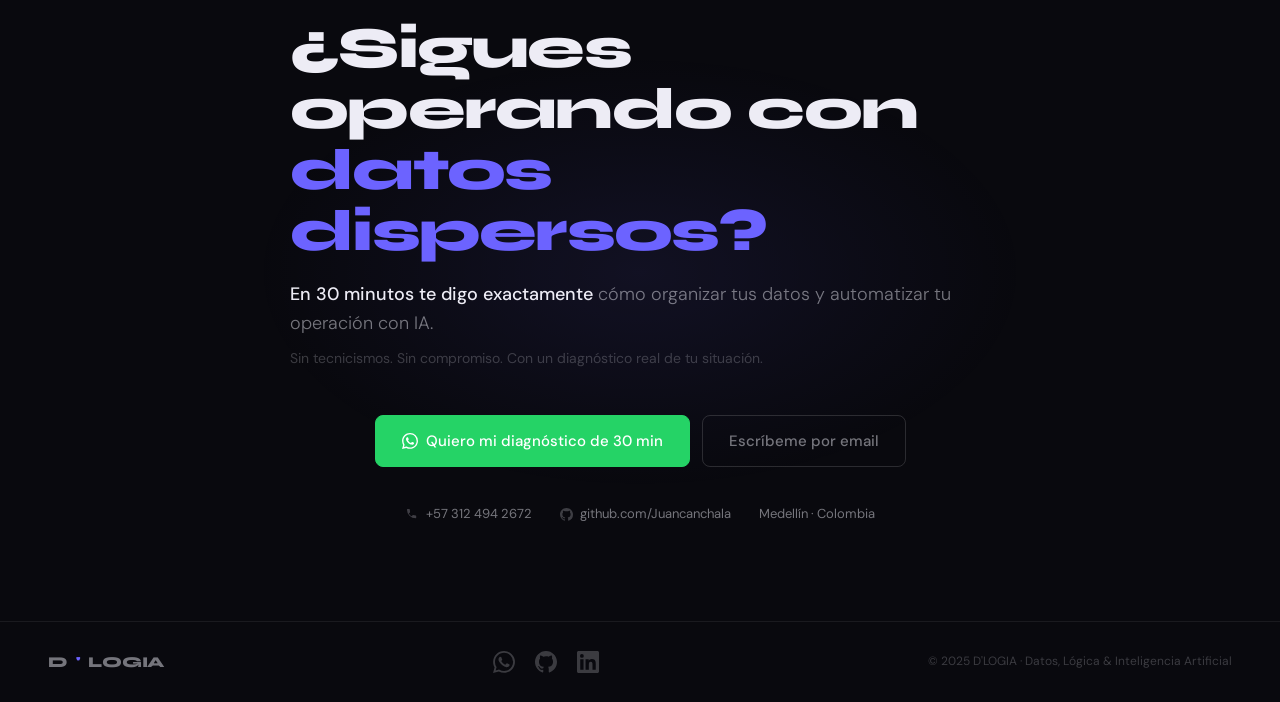
==== commit 1098eb86: "feat: add tech stack ticker, floating agent pill, nav cleanup - Tech stack ticker (20 logos, CSS-onl" ====
--- a/index.html
+++ b/index.html
@@ -19,7 +19,7 @@
   <link rel="stylesheet" href="css/tokens.css?v=5">
   <link rel="stylesheet" href="css/nav.css?v=5">
   <link rel="stylesheet" href="css/hero.css?v=5">
-  <link rel="stylesheet" href="css/sections.css?v=5">
+  <link rel="stylesheet" href="css/sections.css?v=6">
   <link rel="stylesheet" href="css/chat.css?v=5">
   <link rel="stylesheet" href="css/agent-preview.css?v=1">
 </head>
@@ -41,7 +41,6 @@
     <li><a href="#sobre-mi">Sobre mí</a></li>
     <li><a href="#servicios">Servicios</a></li>
     <li><a href="#portafolio">Portafolio</a></li>
-    <li><a href="#precios">Precios</a></li>
     <li><a href="#contacto">Contacto</a></li>
   </ul>
 
@@ -58,7 +57,6 @@
   <a href="#sobre-mi">Sobre mí</a>
   <a href="#servicios">Servicios</a>
   <a href="#portafolio">Portafolio</a>
-  <a href="#precios">Precios</a>
   <a href="#contacto">Contacto</a>
 </nav>
 
@@ -140,6 +138,63 @@
     </div>
   </div>
 </section>
+
+
+<!-- ══════════════════════════════════
+     TECH STACK TICKER
+══════════════════════════════════ -->
+<div class="ticker-wrap" aria-hidden="true">
+  <div class="ticker-label">Stack técnico</div>
+  <div class="ticker-overflow">
+    <div class="ticker-track">
+
+      <!-- set A -->
+      <div class="ticker-item"><img src="https://cdn.jsdelivr.net/npm/simple-icons@latest/icons/python.svg" alt="Python" class="ti-icon"><span>Python</span></div>
+      <div class="ticker-item"><svg class="ti-icon ti-icon-svg" viewBox="0 0 24 24" fill="currentColor" aria-label="Power BI"><rect x="2" y="13" width="4" height="9" rx="0.8"/><rect x="10" y="7" width="4" height="15" rx="0.8"/><rect x="18" y="2" width="4" height="20" rx="0.8"/></svg><span>Power BI</span></div>
+      <div class="ticker-item"><img src="https://cdn.jsdelivr.net/npm/simple-icons@latest/icons/apachespark.svg" alt="Apache Spark" class="ti-icon"><span>Apache Spark</span></div>
+      <div class="ticker-item"><img src="https://cdn.jsdelivr.net/npm/simple-icons@latest/icons/apachekafka.svg" alt="Kafka" class="ti-icon"><span>Kafka</span></div>
+      <div class="ticker-item"><img src="https://cdn.jsdelivr.net/npm/simple-icons@latest/icons/postgresql.svg" alt="PostgreSQL" class="ti-icon"><span>PostgreSQL</span></div>
+      <div class="ticker-item"><img src="https://cdn.jsdelivr.net/npm/simple-icons@latest/icons/fastapi.svg" alt="FastAPI" class="ti-icon"><span>FastAPI</span></div>
+      <div class="ticker-item"><img src="https://cdn.jsdelivr.net/npm/simple-icons@latest/icons/pandas.svg" alt="Pandas" class="ti-icon"><span>Pandas</span></div>
+      <div class="ticker-item"><img src="https://cdn.jsdelivr.net/npm/simple-icons@latest/icons/databricks.svg" alt="Databricks" class="ti-icon"><span>Databricks</span></div>
+      <div class="ticker-item"><img src="https://cdn.jsdelivr.net/npm/simple-icons@latest/icons/openai.svg" alt="OpenAI" class="ti-icon"><span>OpenAI</span></div>
+      <div class="ticker-item"><img src="https://cdn.jsdelivr.net/npm/simple-icons@latest/icons/dbt.svg" alt="dbt" class="ti-icon"><span>dbt</span></div>
+      <div class="ticker-item"><img src="https://cdn.jsdelivr.net/npm/simple-icons@latest/icons/streamlit.svg" alt="Streamlit" class="ti-icon"><span>Streamlit</span></div>
+      <div class="ticker-item"><img src="https://cdn.jsdelivr.net/npm/simple-icons@latest/icons/n8n.svg" alt="n8n" class="ti-icon"><span>n8n</span></div>
+      <div class="ticker-item"><img src="https://cdn.jsdelivr.net/npm/simple-icons@latest/icons/microsoftsqlserver.svg" alt="SQL Server" class="ti-icon"><span>SQL Server</span></div>
+      <div class="ticker-item"><img src="https://cdn.jsdelivr.net/npm/simple-icons@latest/icons/anthropic.svg" alt="Anthropic" class="ti-icon"><span>Anthropic</span></div>
+      <div class="ticker-item"><img src="https://cdn.jsdelivr.net/npm/simple-icons@latest/icons/microsoftazure.svg" alt="Azure" class="ti-icon"><span>Azure</span></div>
+      <div class="ticker-item"><img src="https://cdn.jsdelivr.net/npm/simple-icons@latest/icons/googlecloud.svg" alt="Google Cloud" class="ti-icon"><span>GCP</span></div>
+      <div class="ticker-item"><img src="https://cdn.jsdelivr.net/npm/simple-icons@latest/icons/googlegemini.svg" alt="Gemini" class="ti-icon"><span>Gemini</span></div>
+      <div class="ticker-item"><svg class="ti-icon ti-icon-svg" viewBox="0 0 24 24" fill="currentColor" aria-label="Microsoft Fabric"><path d="M12 2L2 7l10 5 10-5-10-5z"/><path d="M2 12l10 5 10-5"/><path d="M2 17l10 5 10-5"/></svg><span>Data Fabric</span></div>
+      <div class="ticker-item"><img src="https://cdn.jsdelivr.net/npm/simple-icons@latest/icons/github.svg" alt="GitHub" class="ti-icon"><span>GitHub</span></div>
+      <div class="ticker-item"><img src="https://cdn.jsdelivr.net/npm/simple-icons@latest/icons/netlify.svg" alt="Netlify" class="ti-icon"><span>Netlify</span></div>
+
+      <!-- set B — duplicate para loop sin cortes -->
+      <div class="ticker-item"><img src="https://cdn.jsdelivr.net/npm/simple-icons@latest/icons/python.svg" alt="" class="ti-icon"><span>Python</span></div>
+      <div class="ticker-item"><svg class="ti-icon ti-icon-svg" viewBox="0 0 24 24" fill="currentColor" aria-hidden="true"><rect x="2" y="13" width="4" height="9" rx="0.8"/><rect x="10" y="7" width="4" height="15" rx="0.8"/><rect x="18" y="2" width="4" height="20" rx="0.8"/></svg><span>Power BI</span></div>
+      <div class="ticker-item"><img src="https://cdn.jsdelivr.net/npm/simple-icons@latest/icons/apachespark.svg" alt="" class="ti-icon"><span>Apache Spark</span></div>
+      <div class="ticker-item"><img src="https://cdn.jsdelivr.net/npm/simple-icons@latest/icons/apachekafka.svg" alt="" class="ti-icon"><span>Kafka</span></div>
+      <div class="ticker-item"><img src="https://cdn.jsdelivr.net/npm/simple-icons@latest/icons/postgresql.svg" alt="" class="ti-icon"><span>PostgreSQL</span></div>
+      <div class="ticker-item"><img src="https://cdn.jsdelivr.net/npm/simple-icons@latest/icons/fastapi.svg" alt="" class="ti-icon"><span>FastAPI</span></div>
+      <div class="ticker-item"><img src="https://cdn.jsdelivr.net/npm/simple-icons@latest/icons/pandas.svg" alt="" class="ti-icon"><span>Pandas</span></div>
+      <div class="ticker-item"><img src="https://cdn.jsdelivr.net/npm/simple-icons@latest/icons/databricks.svg" alt="" class="ti-icon"><span>Databricks</span></div>
+      <div class="ticker-item"><img src="https://cdn.jsdelivr.net/npm/simple-icons@latest/icons/openai.svg" alt="" class="ti-icon"><span>OpenAI</span></div>
+      <div class="ticker-item"><img src="https://cdn.jsdelivr.net/npm/simple-icons@latest/icons/dbt.svg" alt="" class="ti-icon"><span>dbt</span></div>
+      <div class="ticker-item"><img src="https://cdn.jsdelivr.net/npm/simple-icons@latest/icons/streamlit.svg" alt="" class="ti-icon"><span>Streamlit</span></div>
+      <div class="ticker-item"><img src="https://cdn.jsdelivr.net/npm/simple-icons@latest/icons/n8n.svg" alt="" class="ti-icon"><span>n8n</span></div>
+      <div class="ticker-item"><img src="https://cdn.jsdelivr.net/npm/simple-icons@latest/icons/microsoftsqlserver.svg" alt="" class="ti-icon"><span>SQL Server</span></div>
+      <div class="ticker-item"><img src="https://cdn.jsdelivr.net/npm/simple-icons@latest/icons/anthropic.svg" alt="" class="ti-icon"><span>Anthropic</span></div>
+      <div class="ticker-item"><img src="https://cdn.jsdelivr.net/npm/simple-icons@latest/icons/microsoftazure.svg" alt="" class="ti-icon"><span>Azure</span></div>
+      <div class="ticker-item"><img src="https://cdn.jsdelivr.net/npm/simple-icons@latest/icons/googlecloud.svg" alt="" class="ti-icon"><span>GCP</span></div>
+      <div class="ticker-item"><img src="https://cdn.jsdelivr.net/npm/simple-icons@latest/icons/googlegemini.svg" alt="" class="ti-icon"><span>Gemini</span></div>
+      <div class="ticker-item"><img src="https://cdn.jsdelivr.net/npm/simple-icons@latest/icons/microsoftfabric.svg" alt="" class="ti-icon"><span>Data Fabric</span></div>
+      <div class="ticker-item"><img src="https://cdn.jsdelivr.net/npm/simple-icons@latest/icons/github.svg" alt="" class="ti-icon"><span>GitHub</span></div>
+      <div class="ticker-item"><img src="https://cdn.jsdelivr.net/npm/simple-icons@latest/icons/netlify.svg" alt="" class="ti-icon"><span>Netlify</span></div>
+
+    </div>
+  </div>
+</div>
 
 
 <!-- ══════════════════════════════════
--- a/css/sections.css
+++ b/css/sections.css
@@ -2,6 +2,114 @@
    D'LOGIA — Sections
    sections.css
 ═══════════════════════════════════════════ */
+
+
+/* ── TECH STACK TICKER ─────────────────── */
+.ticker-wrap {
+  position: relative;
+  width: 100%;
+  padding: 18px 0;
+  border-top: 1px solid var(--border);
+  border-bottom: 1px solid var(--border);
+  background: rgba(255, 255, 255, 0.015);
+  display: flex;
+  align-items: center;
+  gap: 20px;
+  overflow: hidden;
+}
+
+/* Fade edges */
+.ticker-wrap::before,
+.ticker-wrap::after {
+  content: '';
+  position: absolute;
+  top: 0; bottom: 0;
+  width: 80px;
+  z-index: 2;
+  pointer-events: none;
+}
+.ticker-wrap::before {
+  left: 0;
+  background: linear-gradient(90deg, var(--bg) 0%, transparent 100%);
+}
+.ticker-wrap::after {
+  right: 0;
+  background: linear-gradient(270deg, var(--bg) 0%, transparent 100%);
+}
+
+.ticker-label {
+  font-family: var(--fd);
+  font-size: 9px;
+  font-weight: 600;
+  letter-spacing: 0.14em;
+  text-transform: uppercase;
+  color: var(--dim);
+  white-space: nowrap;
+  padding: 0 24px 0 28px;
+  flex-shrink: 0;
+  position: relative;
+  z-index: 3;
+}
+
+.ticker-overflow {
+  flex: 1;
+  overflow: hidden;
+  position: relative;
+}
+
+@keyframes ticker-scroll {
+  from { transform: translateX(0); }
+  to   { transform: translateX(-50%); }
+}
+
+.ticker-track {
+  display: flex;
+  align-items: center;
+  gap: 0;
+  width: max-content;
+  animation: ticker-scroll 35s linear infinite;
+}
+.ticker-track:hover {
+  animation-play-state: paused;
+}
+
+.ticker-item {
+  display: flex;
+  align-items: center;
+  gap: 8px;
+  padding: 0 28px;
+  border-right: 1px solid var(--border);
+  white-space: nowrap;
+  opacity: 0.55;
+  transition: opacity 0.2s ease;
+}
+.ticker-item:hover { opacity: 1; }
+
+.ti-icon {
+  display: block;
+  flex-shrink: 0;
+  width: 22px;
+  height: 22px;
+  filter: invert(1) opacity(0.55);
+}
+/* Inline SVG icons: use color instead of filter */
+.ti-icon-svg {
+  filter: none;
+  color: rgba(255, 255, 255, 0.55);
+}
+
+.ticker-item span {
+  font-family: var(--fb);
+  font-size: 12px;
+  font-weight: 500;
+  color: var(--muted);
+  letter-spacing: 0.03em;
+}
+
+@media (max-width: 640px) {
+  .ticker-label { display: none; }
+  .ticker-item { padding: 0 20px; }
+}
 
 /* ── ABOUT ── */
 .about-grid {
--- a/css/chat.css
+++ b/css/chat.css
@@ -7,7 +7,7 @@
 #chat-btn {
   position: fixed;
   bottom: 28px;
-  right: 28px;
+  right: 74px;
   z-index: 300;
   width: 54px;
   height: 54px;
@@ -52,7 +52,7 @@
 #chat-window {
   position: fixed;
   bottom: 96px;
-  right: 28px;
+  right: 74px;
   z-index: 299;
   width: 400px;
   height: 620px;
--- a/css/agent-preview.css
+++ b/css/agent-preview.css
@@ -1,237 +1,26 @@
 /* ═══════════════════════════════════════════
-   D'LOGIA — Hero Agent Preview Widget
+   D'LOGIA — Agent Preview Pill (floating)
    agent-preview.css
 ═══════════════════════════════════════════ */
 
-/* ── Desktop: fixed right panel ─────────── */
-#agent-preview {
-  position: fixed;
-  right: 28px;
-  top: 50%;
-  transform: translateY(-50%) translateX(32px);
-  width: 272px;
-  z-index: 100;
-  background: rgba(9, 9, 14, 0.82);
-  backdrop-filter: blur(18px);
-  -webkit-backdrop-filter: blur(18px);
-  border: 1px solid rgba(108, 99, 255, 0.32);
-  border-radius: var(--r-xl);
-  padding: 20px;
-  box-shadow:
-    0 0 0 1px rgba(108, 99, 255, 0.07),
-    0 28px 56px rgba(0, 0, 0, 0.7),
-    inset 0 1px 0 rgba(255, 255, 255, 0.04);
-  opacity: 0;
-  pointer-events: none;
-  transition:
-    opacity 0.5s ease,
-    transform 0.55s cubic-bezier(0.34, 1.56, 0.64, 1);
-}
-
-/* Glowing top edge */
-#agent-preview::before {
-  content: '';
-  position: absolute;
-  top: 0; left: 20%; right: 20%;
-  height: 1px;
-  background: linear-gradient(90deg,
-    transparent 0%,
-    rgba(108, 99, 255, 0.8) 50%,
-    transparent 100%);
-  border-radius: 1px;
-}
-
-#agent-preview.ap-visible {
-  opacity: 1;
-  transform: translateY(-50%) translateX(0);
-  pointer-events: all;
-}
-
-/* Only show on wide viewports to avoid overlap with hero content */
-@media (max-width: 1279px) {
-  #agent-preview { display: none; }
-}
-
-/* ── Label ─────────────────────────────── */
-.ap-label {
-  font-family: var(--fd);
-  font-size: 9px;
-  font-weight: 600;
-  letter-spacing: 0.14em;
-  text-transform: uppercase;
-  color: var(--accent);
-  display: flex;
-  align-items: center;
-  gap: 6px;
-  margin-bottom: 14px;
-}
-.ap-label::before {
-  content: '';
-  width: 6px; height: 6px;
-  border-radius: 50%;
-  background: var(--accent);
-  animation: ap-dot-pulse 2s ease-in-out infinite;
-  flex-shrink: 0;
-}
-@keyframes ap-dot-pulse {
-  0%, 100% { opacity: 1; transform: scale(1); }
-  50%       { opacity: 0.3; transform: scale(0.55); }
-}
-
-/* ── Chat simulation ────────────────────── */
-.ap-chat {
-  display: flex;
-  flex-direction: column;
-  gap: 8px;
-  margin-bottom: 16px;
-  min-height: 118px;
-}
-
-.ap-msg {
-  display: flex;
-  align-items: flex-end;
-  gap: 7px;
-  opacity: 0;
-  transform: translateY(8px);
-  transition: opacity 0.3s ease, transform 0.3s ease;
-}
-.ap-msg.visible {
-  opacity: 1;
-  transform: translateY(0);
-}
-.ap-msg--user { flex-direction: row-reverse; }
-
-.ap-avatar {
-  width: 22px; height: 22px;
-  border-radius: 50%;
-  background: var(--accentL);
-  border: 1px solid rgba(108, 99, 255, 0.22);
-  display: flex;
-  align-items: center;
-  justify-content: center;
-  font-size: 12px;
-  flex-shrink: 0;
-  line-height: 1;
-}
-
-.ap-bubble {
-  font-size: 12px;
-  line-height: 1.5;
-  padding: 8px 11px;
-  border-radius: 13px;
-  max-width: 196px;
-  transition: opacity 0.18s ease;
-}
-.ap-msg--bot .ap-bubble {
-  background: rgba(255, 255, 255, 0.05);
-  border: 1px solid var(--border);
-  color: var(--text);
-  border-bottom-left-radius: 4px;
-}
-.ap-msg--user .ap-bubble {
-  background: var(--accent);
-  color: #fff;
-  border-bottom-right-radius: 4px;
-}
-
-/* Blinking cursor on last bot message */
-#apm-3 .ap-bubble::after {
-  content: '▋';
-  font-size: 10px;
-  margin-left: 2px;
-  color: var(--teal);
-  animation: ap-cursor 0.9s step-end infinite;
-}
-@keyframes ap-cursor {
-  0%, 100% { opacity: 1; }
-  50%       { opacity: 0; }
-}
-
-/* ── Industry chips ─────────────────────── */
-.ap-industries {
-  display: grid;
-  grid-template-columns: 1fr 1fr;
-  gap: 5px;
-  margin-bottom: 14px;
-}
-
-.ap-ind {
-  font-family: var(--fb);
-  font-size: 11px;
-  padding: 6px 8px;
-  background: rgba(255, 255, 255, 0.03);
-  border: 1px solid var(--border);
-  border-radius: var(--r-sm);
-  color: var(--muted);
-  cursor: pointer;
-  display: flex;
-  align-items: center;
-  gap: 5px;
-  transition: border-color var(--t-fast), background var(--t-fast), color var(--t-fast);
-  text-align: left;
-}
-.ap-ind span {
-  white-space: nowrap;
-  overflow: hidden;
-  text-overflow: ellipsis;
-}
-.ap-ind:hover {
-  border-color: rgba(108, 99, 255, 0.35);
-  color: var(--text);
-}
-.ap-ind.active {
-  border-color: rgba(108, 99, 255, 0.55);
-  background: var(--accentL);
-  color: var(--text);
-}
-
-/* ── CTA button ─────────────────────────── */
-.ap-cta {
-  display: flex;
-  align-items: center;
-  justify-content: center;
-  gap: 8px;
-  width: 100%;
-  padding: 11px 16px;
-  background: linear-gradient(135deg, #6c63ff 0%, #5550e8 100%);
-  border-radius: var(--r-sm);
-  color: #fff;
-  font-family: var(--fb);
-  font-size: 13px;
-  font-weight: 500;
-  transition: filter var(--t-base), transform var(--t-fast);
-}
-.ap-cta:hover {
-  filter: brightness(1.14);
-  transform: translateY(-1px);
-}
-.ap-cta:hover .ap-cta-arrow { transform: translateX(3px); }
-.ap-cta-arrow { transition: transform var(--t-fast); }
-
-/* ── Powered line ───────────────────────── */
-.ap-powered {
-  text-align: center;
-  font-size: 9.5px;
-  color: var(--dim);
-  margin-top: 11px;
-  letter-spacing: 0.07em;
-  text-transform: uppercase;
-}
+/* ── Desktop panel: oculto permanentemente ── */
+#agent-preview { display: none !important; }
 
 /* ══════════════════════════════════════════
-   Mobile: compact pill button (floats left,
-   above the chat button)
+   Pill flotante — encima del chat button
+   bottom: 28 (chat) + 54 (height) + 12 (gap) = 94px
 ══════════════════════════════════════════ */
 #agent-preview-mobile {
-  display: none;
+  display: flex;
   position: fixed;
-  bottom: 34px;
-  left: 24px;
-  z-index: 100;
+  bottom: 94px;
+  right: 28px;
+  left: auto;
+  z-index: 200;
   align-items: center;
-  gap: 7px;
-  padding: 9px 16px;
-  background: rgba(9, 9, 14, 0.9);
+  gap: 8px;
+  padding: 10px 18px;
+  background: rgba(9, 9, 14, 0.88);
   backdrop-filter: blur(14px);
   -webkit-backdrop-filter: blur(14px);
   border: 1px solid rgba(108, 99, 255, 0.4);
@@ -240,30 +29,37 @@
   font-family: var(--fb);
   font-size: 13px;
   font-weight: 500;
-  box-shadow: 0 4px 20px rgba(108, 99, 255, 0.25);
+  box-shadow: 0 4px 20px rgba(108, 99, 255, 0.22);
   text-decoration: none;
+  white-space: nowrap;
   /* entrance */
   transform: translateY(12px);
   opacity: 0;
-  transition: transform 0.45s cubic-bezier(0.34, 1.56, 0.64, 1), opacity 0.3s ease,
-              box-shadow var(--t-fast);
+  transition:
+    transform 0.45s cubic-bezier(0.34, 1.56, 0.64, 1),
+    opacity 0.3s ease,
+    box-shadow var(--t-fast);
 }
+
 #agent-preview-mobile.ap-visible {
   transform: translateY(0);
   opacity: 1;
 }
+
 #agent-preview-mobile:hover {
-  box-shadow: 0 6px 28px rgba(108, 99, 255, 0.45);
-}
-
-@media (max-width: 1279px) {
-  #agent-preview-mobile { display: flex; }
+  box-shadow: 0 6px 28px rgba(108, 99, 255, 0.42);
 }
 
 .apm-dot {
-  width: 7px; height: 7px;
+  width: 7px;
+  height: 7px;
   border-radius: 50%;
   background: var(--teal);
   flex-shrink: 0;
   animation: ap-dot-pulse 2s ease-in-out infinite;
 }
+
+@keyframes ap-dot-pulse {
+  0%, 100% { opacity: 1; transform: scale(1); }
+  50%       { opacity: 0.3; transform: scale(0.55); }
+}
